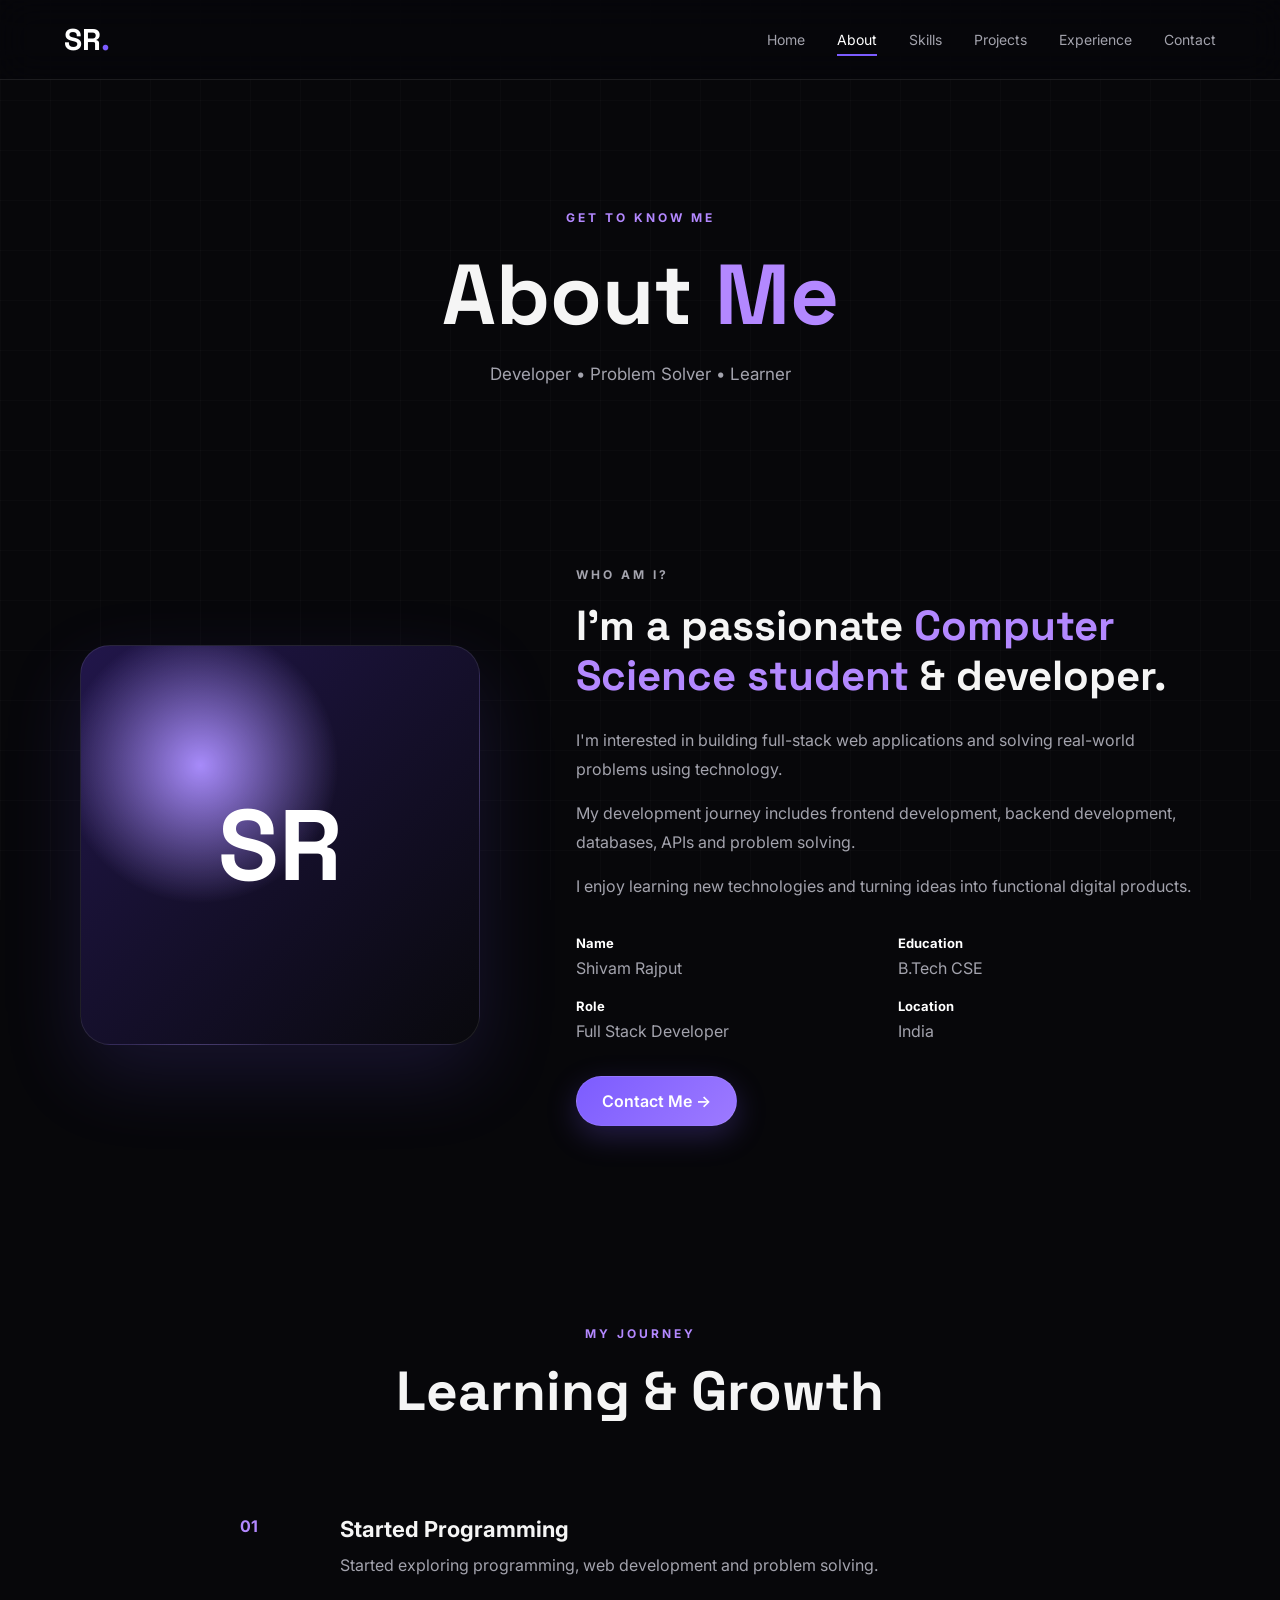
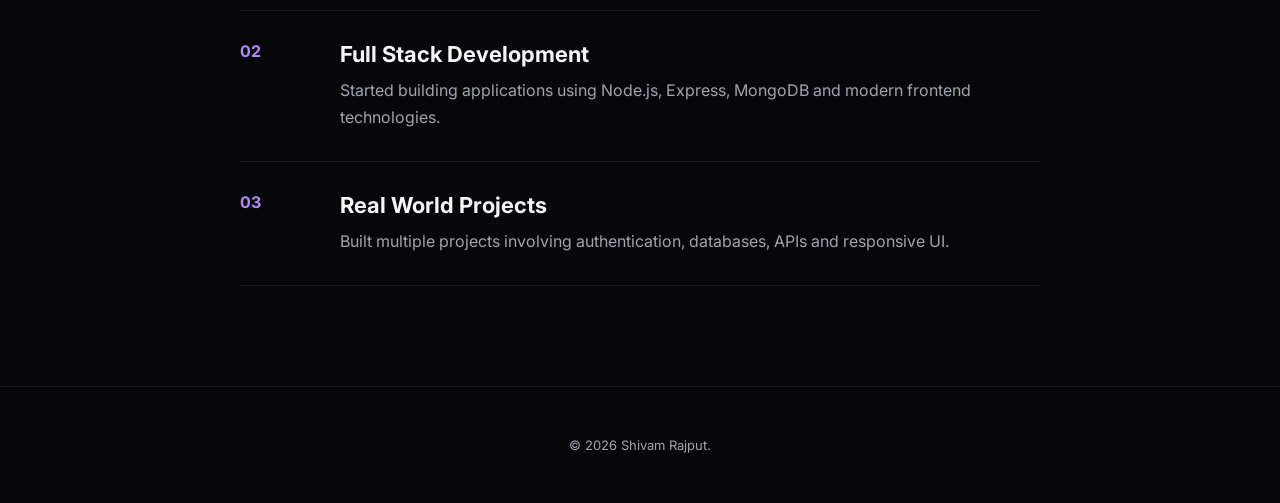
==== about.html @ 03c29e6e "Add files via upload" ====
<!DOCTYPE html>
<html lang="en">
<head>
    <meta charset="UTF-8">
    <meta name="viewport" content="width=device-width, initial-scale=1.0">
    <title>About | Shivam Rajput</title>
    <link rel="stylesheet" href="css/style.css">
</head>

<body>

<header class="navbar">

    <a href="index.html" class="logo">SR<span>.</span></a>

    <button class="menu-btn" id="menuBtn">☰</button>

    <nav id="navMenu">
        <a href="index.html">Home</a>
        <a href="about.html" class="active">About</a>
        <a href="skills.html">Skills</a>
        <a href="projects.html">Projects</a>
        <a href="experience.html">Experience</a>
        <a href="contact.html">Contact</a>
    </nav>

</header>


<main>

<section class="page-hero">

    <p>GET TO KNOW ME</p>

    <h1>About <span>Me</span></h1>

    <p>
        Developer • Problem Solver • Learner
    </p>

</section>


<section class="about-section">

    <div class="about-image reveal">

        <div class="profile-placeholder">
            <span>SR</span>
        </div>

    </div>


    <div class="about-content reveal">

        <p class="small-title">WHO AM I?</p>

        <h2>
            I'm a passionate
            <span>Computer Science student</span>
            & developer.
        </h2>

        <p>
            I'm interested in building full-stack web applications
            and solving real-world problems using technology.
        </p>

        <p>
            My development journey includes frontend development,
            backend development, databases, APIs and problem solving.
        </p>

        <p>
            I enjoy learning new technologies and turning ideas into
            functional digital products.
        </p>

        <div class="info-grid">

            <div>
                <strong>Name</strong>
                <span>Shivam Rajput</span>
            </div>

            <div>
                <strong>Education</strong>
                <span>B.Tech CSE</span>
            </div>

            <div>
                <strong>Role</strong>
                <span>Full Stack Developer</span>
            </div>

            <div>
                <strong>Location</strong>
                <span>India</span>
            </div>

        </div>

        <a href="contact.html" class="btn primary">
            Contact Me →
        </a>

    </div>

</section>


<section class="timeline-section">

    <div class="section-heading">
        <p>MY JOURNEY</p>
        <h2>Learning & Growth</h2>
    </div>

    <div class="timeline">

        <div class="timeline-item reveal">
            <span>01</span>
            <div>
                <h3>Started Programming</h3>
                <p>
                    Started exploring programming, web development
                    and problem solving.
                </p>
            </div>
        </div>

        <div class="timeline-item reveal">
            <span>02</span>
            <div>
                <h3>Full Stack Development</h3>
                <p>
                    Started building applications using Node.js,
                    Express, MongoDB and modern frontend technologies.
                </p>
            </div>
        </div>

        <div class="timeline-item reveal">
            <span>03</span>
            <div>
                <h3>Real World Projects</h3>
                <p>
                    Built multiple projects involving authentication,
                    databases, APIs and responsive UI.
                </p>
            </div>
        </div>

    </div>

</section>

</main>


<footer>
    <p>© 2026 Shivam Rajput.</p>
</footer>

<script src="js/script.js"></script>

</body>
</html>
---- css/style.css ----
@import url('https://fonts.googleapis.com/css2?family=Inter:wght@400;500;600;700;800&family=Space+Grotesk:wght@400;500;600;700&display=swap');


:root {
    --bg: #07070a;
    --bg2: #0d0d12;
    --card: rgba(255,255,255,0.045);

    --text: #f5f5f5;
    --muted: #a3a3ad;

    --primary: #7c5cff;
    --primary2: #b388ff;

    --border: rgba(255,255,255,0.09);

    --container: 1180px;
}

* {
    margin: 0;
    padding: 0;
    box-sizing: border-box;
}

html {
    scroll-behavior: smooth;
}

body {
    background: var(--bg);

    color: var(--text);
    font-family: Inter, sans-serif;
    min-height: 100vh;
    overflow-x: hidden;
}

body::before {
    content: "";
    position: fixed;
    inset: 0;

    background-image:
        linear-gradient(rgba(255,255,255,0.018) 1px, transparent 1px),
        linear-gradient(90deg, rgba(255,255,255,0.018) 1px, transparent 1px);

    background-size: 50px 50px;
    pointer-events: none;
    z-index: -1;
}


/* NAVBAR */

.navbar {

    height: 80px;

    display: flex;

    align-items: center;

    justify-content: space-between;

    padding: 0 5%;

    position: sticky;

    top: 0;

    z-index: 1000;

    backdrop-filter: blur(18px);

    background: rgba(7,7,10,0.7);

    border-bottom: 1px solid var(--border);
}


.logo {

    font-family: "Space Grotesk", sans-serif;

    font-size: 30px;

    font-weight: 800;

    color: white;

    text-decoration: none;
}


.logo span {
    color: var(--primary);
}


nav {

    display: flex;

    gap: 32px;
}


nav a {

    color: var(--muted);

    text-decoration: none;

    font-size: 14px;

    transition: 0.3s;

    position: relative;
}


nav a::after {

    content: "";

    position: absolute;

    left: 0;

    bottom: -8px;

    width: 0;

    height: 2px;

    background: var(--primary);

    transition: 0.3s;
}


nav a:hover,
nav a.active {

    color: white;
}


nav a:hover::after,
nav a.active::after {

    width: 100%;
}


.menu-btn {

    display: none;

    border: none;

    background: transparent;

    color: white;

    font-size: 28px;

    cursor: pointer;
}


/* HERO */

.hero {

    max-width: var(--container);

    margin: auto;

    min-height: calc(100vh - 80px);

    display: grid;

    grid-template-columns: 1.1fr 0.9fr;

    align-items: center;

    gap: 60px;

    padding: 80px 30px;
}


.hero-tag,
.page-hero > p:first-child,
.small-title,
.project-type {

    color: var(--primary2);

    letter-spacing: 3px;

    font-size: 12px;

    font-weight: 700;
}


.hero h1 {

    font-family: "Space Grotesk", sans-serif;

    font-size: clamp(48px, 6vw, 82px);

    line-height: 1.02;

    margin: 20px 0;
}


.hero h1 span,
.hero h2 span,
.page-hero h1 span,
.about-content span,
.contact-info span {

    color: var(--primary2);
}


.hero h2 {

    font-size: 28px;

    min-height: 40px;

    margin-bottom: 20px;
}


.hero-description {

    max-width: 650px;

    color: var(--muted);

    line-height: 1.8;

    font-size: 17px;
}


.hero-buttons {

    display: flex;

    gap: 15px;

    margin-top: 35px;
}


.btn {

    display: inline-block;

    padding: 14px 25px;

    border-radius: 50px;

    text-decoration: none;

    font-weight: 600;

    transition: 0.3s;

    border: 1px solid var(--border);

}


.btn.primary {

    color: white;

    background: linear-gradient(
        135deg,
        var(--primary),
        #9d7aff
    );

    box-shadow: 0 10px 30px rgba(124,92,255,0.25);
}


.btn.primary:hover {

    transform: translateY(-4px);

    box-shadow:
        0 15px 40px rgba(124,92,255,0.4);
}


.btn.secondary {

    color: white;

    background: rgba(255,255,255,0.04);
}


.btn.secondary:hover {

    background: rgba(255,255,255,0.1);

    transform: translateY(-4px);
}


.social-links {

    display: flex;

    gap: 20px;

    margin-top: 35px;
}


.social-links a {

    color: var(--muted);

    text-decoration: none;

    font-size: 14px;

    transition: 0.3s;
}


.social-links a:hover {

    color: var(--primary2);
}


/* CODE CARD */

.hero-visual {

    display: flex;

    justify-content: center;

    align-items: center;

    position: relative;
}


.developer-card {

    width: 440px;

    max-width: 100%;

    background: rgba(15,15,22,0.9);

    border: 1px solid var(--border);

    border-radius: 20px;

    box-shadow:
        0 30px 100px rgba(0,0,0,0.5),
        0 0 60px rgba(124,92,255,0.12);

    overflow: hidden;

    transform: perspective(1000px) rotateY(-7deg);

    animation: floating 5s ease-in-out infinite;
}


.card-top {

    height: 45px;

    display: flex;

    align-items: center;

    gap: 8px;

    padding: 0 18px;

    border-bottom: 1px solid var(--border);
}


.card-top span {

    width: 11px;

    height: 11px;

    border-radius: 50%;

    background: #555;
}


.code {

    padding: 30px;

    font-family: monospace;

    font-size: 15px;

    line-height: 2;
}


.indent {
    padding-left: 25px;
}


.purple {
    color: #c792ea;
}


.green {
    color: #c3e88d;
}


.blue {
    color: #82aaff;
}


.orbit {

    position: absolute;

    border: 1px solid rgba(124,92,255,0.25);

    border-radius: 50%;

    animation: spin 12s linear infinite;
}


.orbit1 {

    width: 500px;

    height: 500px;
}


.orbit2 {

    width: 650px;

    height: 650px;

    animation-direction: reverse;

    opacity: 0.4;
}


@keyframes floating {

    0%,100% {
        transform:
            perspective(1000px)
            rotateY(-7deg)
            translateY(0);
    }

    50% {
        transform:
            perspective(1000px)
            rotateY(-7deg)
            translateY(-15px);
    }

}


@keyframes spin {

    to {
        transform: rotate(360deg);
    }

}


/* STATS */

.stats {

    max-width: 1100px;

    margin: 0 auto 100px;

    display: grid;

    grid-template-columns: repeat(4,1fr);

    border: 1px solid var(--border);

    border-radius: 20px;

    overflow: hidden;

    background: var(--card);
}


.stat {

    padding: 35px;

    text-align: center;

    border-right: 1px solid var(--border);
}


.stat:last-child {
    border: none;
}


.stat h3 {

    font-size: 34px;

    color: var(--primary2);

    margin-bottom: 8px;
}


.stat p {

    color: var(--muted);

    font-size: 14px;
}


/* GENERAL */

.home-section,
.about-section,
.skills-section,
.projects-section,
.experience-section,
.contact-section,
.timeline-section {

    max-width: var(--container);

    margin: auto;

    padding: 100px 30px;
}


.section-heading {

    text-align: center;

    margin-bottom: 60px;
}


.section-heading p {

    color: var(--primary2);

    font-size: 12px;

    letter-spacing: 3px;

    font-weight: 700;

    margin-bottom: 15px;
}


.section-heading h2 {

    font-family: "Space Grotesk";

    font-size: clamp(35px,5vw,55px);
}


/* SERVICES */

.service-grid {

    display: grid;

    grid-template-columns: repeat(3,1fr);

    gap: 20px;
}


.service-card {

    padding: 35px;

    background: var(--card);

    border: 1px solid var(--border);

    border-radius: 20px;

    transition: 0.4s;

    position: relative;

    overflow: hidden;
}


.service-card::before {

    content: "";

    position: absolute;

    width: 150px;

    height: 150px;

    background: var(--primary);

    filter: blur(100px);

    opacity: 0;

    transition: 0.4s;
}


.service-card:hover {

    transform: translateY(-10px);

    border-color: rgba(124,92,255,0.4);
}


.service-card:hover::before {
    opacity: 0.2;
}


.service-icon {

    color: var(--primary2);

    font-size: 14px;

    margin-bottom: 50px;
}


.service-card h3 {

    font-size: 22px;

    margin-bottom: 15px;
}


.service-card p {

    color: var(--muted);

    line-height: 1.7;
}


/* PAGE HERO */

.page-hero {

    text-align: center;

    padding: 130px 30px 80px;
}


.page-hero h1 {

    font-family: "Space Grotesk";

    font-size: clamp(50px,7vw,85px);

    margin: 15px 0;
}


.page-hero > p:last-child {

    color: var(--muted);

    font-size: 17px;
}


/* ABOUT */

.about-section {

    display: grid;

    grid-template-columns: 0.8fr 1.2fr;

    gap: 80px;

    align-items: center;
}


.profile-placeholder {

    aspect-ratio: 1;

    max-width: 400px;

    border-radius: 30px;

    display: flex;

    justify-content: center;

    align-items: center;

    font-size: 100px;

    font-family: "Space Grotesk";

    font-weight: 800;

    color: white;

    background:
        radial-gradient(
            circle at 30% 30%,
            #a78bfa,
            transparent 35%
        ),
        linear-gradient(
            135deg,
            #21164a,
            #09090d
        );

    border: 1px solid var(--border);

    box-shadow: 0 30px 80px rgba(124,92,255,0.15);
}


.about-content h2 {

    font-family: "Space Grotesk";

    font-size: 42px;

    line-height: 1.2;

    margin: 15px 0 25px;
}


.about-content > p {

    color: var(--muted);

    line-height: 1.8;

    margin-bottom: 15px;
}


.info-grid {

    display: grid;

    grid-template-columns: repeat(2,1fr);

    gap: 20px;

    margin: 35px 0;
}


.info-grid div {

    display: flex;

    flex-direction: column;

    gap: 7px;
}


.info-grid strong {

    font-size: 13px;

    color: white;
}


.info-grid span {

    color: var(--muted);
}


/* TIMELINE */

.timeline {

    max-width: 800px;

    margin: auto;
}


.timeline-item {

    display: grid;

    grid-template-columns: 70px 1fr;

    gap: 30px;

    padding: 30px 0;

    border-bottom: 1px solid var(--border);
}


.timeline-item > span {

    color: var(--primary2);

    font-weight: 700;
}


.timeline-item h3 {

    margin-bottom: 10px;

    font-size: 22px;
}


.timeline-item p {

    color: var(--muted);

    line-height: 1.7;
}


/* SKILLS */

.skills-section {

    display: grid;

    grid-template-columns: repeat(2,1fr);

    gap: 25px;
}


.skills-category {

    padding: 35px;

    background-color: rgb(5, 5, 27);
    border: 1px solid var(--border);

    border-radius: 20px;
}


.skills-category h2 {

    margin-bottom: 30px;

    font-family: "Space Grotesk";
}


.skill {

    margin-bottom: 25px;
}


.skill > div:first-child {

    display: flex;

    justify-content: space-between;

    margin-bottom: 10px;

    font-size: 14px;
}


.skill > div:first-child span:last-child {

    color: var(--primary2);
}


.progress {

    height: 5px;

    background: rgba(255,255,255,0.08);

    border-radius: 20px;

    overflow: hidden;
}


.progress span {

    display: block;

    height: 100%;

    background: linear-gradient(
        90deg,
        var(--primary),
        var(--primary2)
    );

    border-radius: inherit;

    transform-origin: left;

    animation: progress 1.5s ease;
}


@keyframes progress {

    from {
        transform: scaleX(0);
    }

    to {
        transform: scaleX(1);
    }

}


.tech-grid {

    grid-column: 1/-1;

    display: grid;

    grid-template-columns: repeat(5,1fr);

    gap: 15px;
}


.tech-grid div {

    padding: 20px;

    text-align: center;

    background: var(--card);

    border: 1px solid var(--border);

    border-radius: 12px;

    transition: 0.3s;
}


.tech-grid div:hover {

    transform: translateY(-5px);

    color: var(--primary2);

    border-color: var(--primary);
}


/* PROJECTS */

.projects-section {

    display: grid;

    gap: 25px;
}


.project-card {

    display: grid;

    grid-template-columns: 150px 1fr;

    gap: 40px;

    padding: 45px;

    background-color: rgb(5, 5, 27);

    border: 1px solid var(--border);

    border-radius: 25px;

    transition: 0.4s;

    position: relative;

    overflow: hidden;
}


.project-card:hover {

    transform: translateX(8px);

    border-color: rgba(124,92,255,0.5);

    box-shadow: 0 20px 60px rgba(0,0,0,0.25);
}


.project-number {

    font-size: 60px;

    font-family: "Space Grotesk";

    font-weight: 700;

    color: rgba(255,255,255,0.12);
}


.project-content h2 {

    font-family: "Space Grotesk";

    font-size: 36px;

    margin: 10px 0 15px;
}


.project-content > p:not(.project-type) {

    color: var(--muted);

    line-height: 1.8;

    max-width: 800px;
}


.tags {

    display: flex;

    flex-wrap: wrap;

    gap: 8px;

    margin: 25px 0;
}


.tags span {

    padding: 7px 12px;

    background: rgba(124,92,255,0.1);

    color: var(--primary2);

    border: 1px solid rgba(124,92,255,0.2);

    border-radius: 50px;

    font-size: 12px;
}


.project-links {

    display: flex;

    gap: 20px;
}


.project-links a {

    color: white;

    text-decoration: none;

    font-size: 14px;

    font-weight: 600;
}


.project-links a:hover {

    color: var(--primary2);
}


/* EXPERIENCE */

.experience-section {

    display: grid;

    gap: 25px;
}


.experience-card {

    display: grid;

    grid-template-columns: 220px 1fr;

    gap: 50px;

    padding: 40px;

    background: var(--card);

    border: 1px solid var(--border);

    border-radius: 20px;

    transition: 0.3s;
}


.experience-card:hover {

    transform: translateY(-5px);

    border-color: rgba(124,92,255,0.4);
}


.experience-date {

    color: var(--primary2);

    font-size: 14px;

    font-weight: 700;
}


.experience-info > p:first-child {

    color: var(--primary2);

    font-size: 12px;

    letter-spacing: 2px;

    font-weight: 700;
}


.experience-info h2 {

    font-family: "Space Grotesk";

    font-size: 30px;

    margin: 10px 0 15px;
}


.experience-info > p {

    color: var(--muted);

    line-height: 1.8;
}


/* CONTACT */

.contact-section {

    display: grid;

    grid-template-columns: 1fr 1fr;

    gap: 80px;
}


.contact-info h2 {

    font-family: "Space Grotesk";

    font-size: 45px;

    line-height: 1.2;

    margin: 15px 0 25px;
}


.contact-info > p {

    color: var(--muted);

    line-height: 1.8;
}


.contact-item {

    margin-top: 30px;

    display: flex;

    flex-direction: column;

    gap: 8px;
}


.contact-item span {

    color: var(--primary2);

    font-size: 11px;

    letter-spacing: 2px;

    font-weight: 700;
}


.contact-item a {

    color: white;

    text-decoration: none;
}


.contact-form {

    padding: 35px;

    border: 1px solid var(--border);

    background: var(--card);

    border-radius: 20px;
}


.input-group {

    margin-bottom: 22px;
}


.input-group label {

    display: block;

    font-size: 13px;

    margin-bottom: 9px;
}


.input-group input,
.input-group textarea {

    width: 100%;

    background: rgba(255,255,255,0.04);

    border: 1px solid var(--border);

    color: white;

    padding: 15px;

    border-radius: 10px;

    outline: none;

    font-family: inherit;

    transition: 0.3s;
}


.input-group input:focus,
.input-group textarea:focus {

    border-color: var(--primary);

    box-shadow: 0 0 20px rgba(124,92,255,0.1);
}


.input-group textarea {

    resize: vertical;
}


.contact-form button {

    cursor: pointer;

    border: none;
}


/* FOOTER */

footer {

    text-align: center;

    padding: 50px 20px;

    border-top: 1px solid var(--border);

    color: var(--muted);

    font-size: 13px;
}


/* REVEAL */

.reveal {

    opacity: 0;

    transform: translateY(40px);

    transition:
        opacity 0.8s ease,
        transform 0.8s ease;
}


.reveal.show {

    opacity: 1;

    transform: translateY(0);
}


/* RESPONSIVE */

@media(max-width: 900px) {

    .hero {

        grid-template-columns: 1fr;

        text-align: center;
    }


    .hero-description {

        margin: auto;
    }


    .hero-buttons,
    .social-links {

        justify-content: center;
    }


    .hero-visual {

        margin-top: 50px;
    }


    .stats {

        margin-left: 20px;

        margin-right: 20px;
    }


    .service-grid {

        grid-template-columns: 1fr;
    }


    .about-section {

        grid-template-columns: 1fr;

        text-align: center;
    }


    .profile-placeholder {

        margin: auto;
    }


    .skills-section {

        grid-template-columns: 1fr;
    }


    .contact-section {

        grid-template-columns: 1fr;
    }

}


@media(max-width: 700px) {

    .navbar {

        height: 70px;
    }


    .menu-btn {

        display: block;
    }


    nav {

        position: absolute;

        top: 70px;

        left: 0;

        right: 0;

        display: none;

        flex-direction: column;

        gap: 0;

        background: rgba(7,7,10,0.98);

        border-bottom: 1px solid var(--border);
    }


    nav.show {

        display: flex;
    }


    nav a {

        padding: 18px 25px;

        border-bottom: 1px solid var(--border);
    }


    nav a::after {

        display: none;
    }


    .stats {

        grid-template-columns: repeat(2,1fr);
    }


    .stat:nth-child(2) {

        border-right: none;
    }


    .stat:nth-child(-n+2) {

        border-bottom: 1px solid var(--border);
    }


    .hero {

        padding-top: 60px;
    }


    .hero h1 {

        font-size: 48px;
    }


    .hero h2 {

        font-size: 22px;
    }


    .developer-card {

        transform: none;
    }


    .orbit {

        display: none;
    }


    .page-hero {

        padding-top: 90px;
    }


    .about-content h2,
    .contact-info h2 {

        font-size: 35px;
    }


    .info-grid {

        text-align: left;
    }


    .tech-grid {

        grid-template-columns: repeat(2,1fr);
    }


    .project-card {

        grid-template-columns: 1fr;

        gap: 15px;

        padding: 30px;
    }


    .project-number {

        font-size: 40px;
    }


    .project-content h2 {

        font-size: 30px;
    }


    .experience-card {

        grid-template-columns: 1fr;

        gap: 15px;

        padding: 30px;
    }


    .contact-section {

        padding-top: 50px;
    }

}


@media(max-width:450px) {

    .hero h1 {

        font-size: 40px;
    }


    .hero-buttons {

        flex-direction: column;
    }


    .btn {

        text-align: center;
    }


    .stats {

        grid-template-columns: 1fr;
    }


    .stat {

        border-right: none !important;

        border-bottom: 1px solid var(--border);
    }


    .stat:last-child {

        border-bottom: none;
    }


    .info-grid {

        grid-template-columns: 1fr;
    }


    .tech-grid {

        grid-template-columns: 1fr 1fr;
    }

}
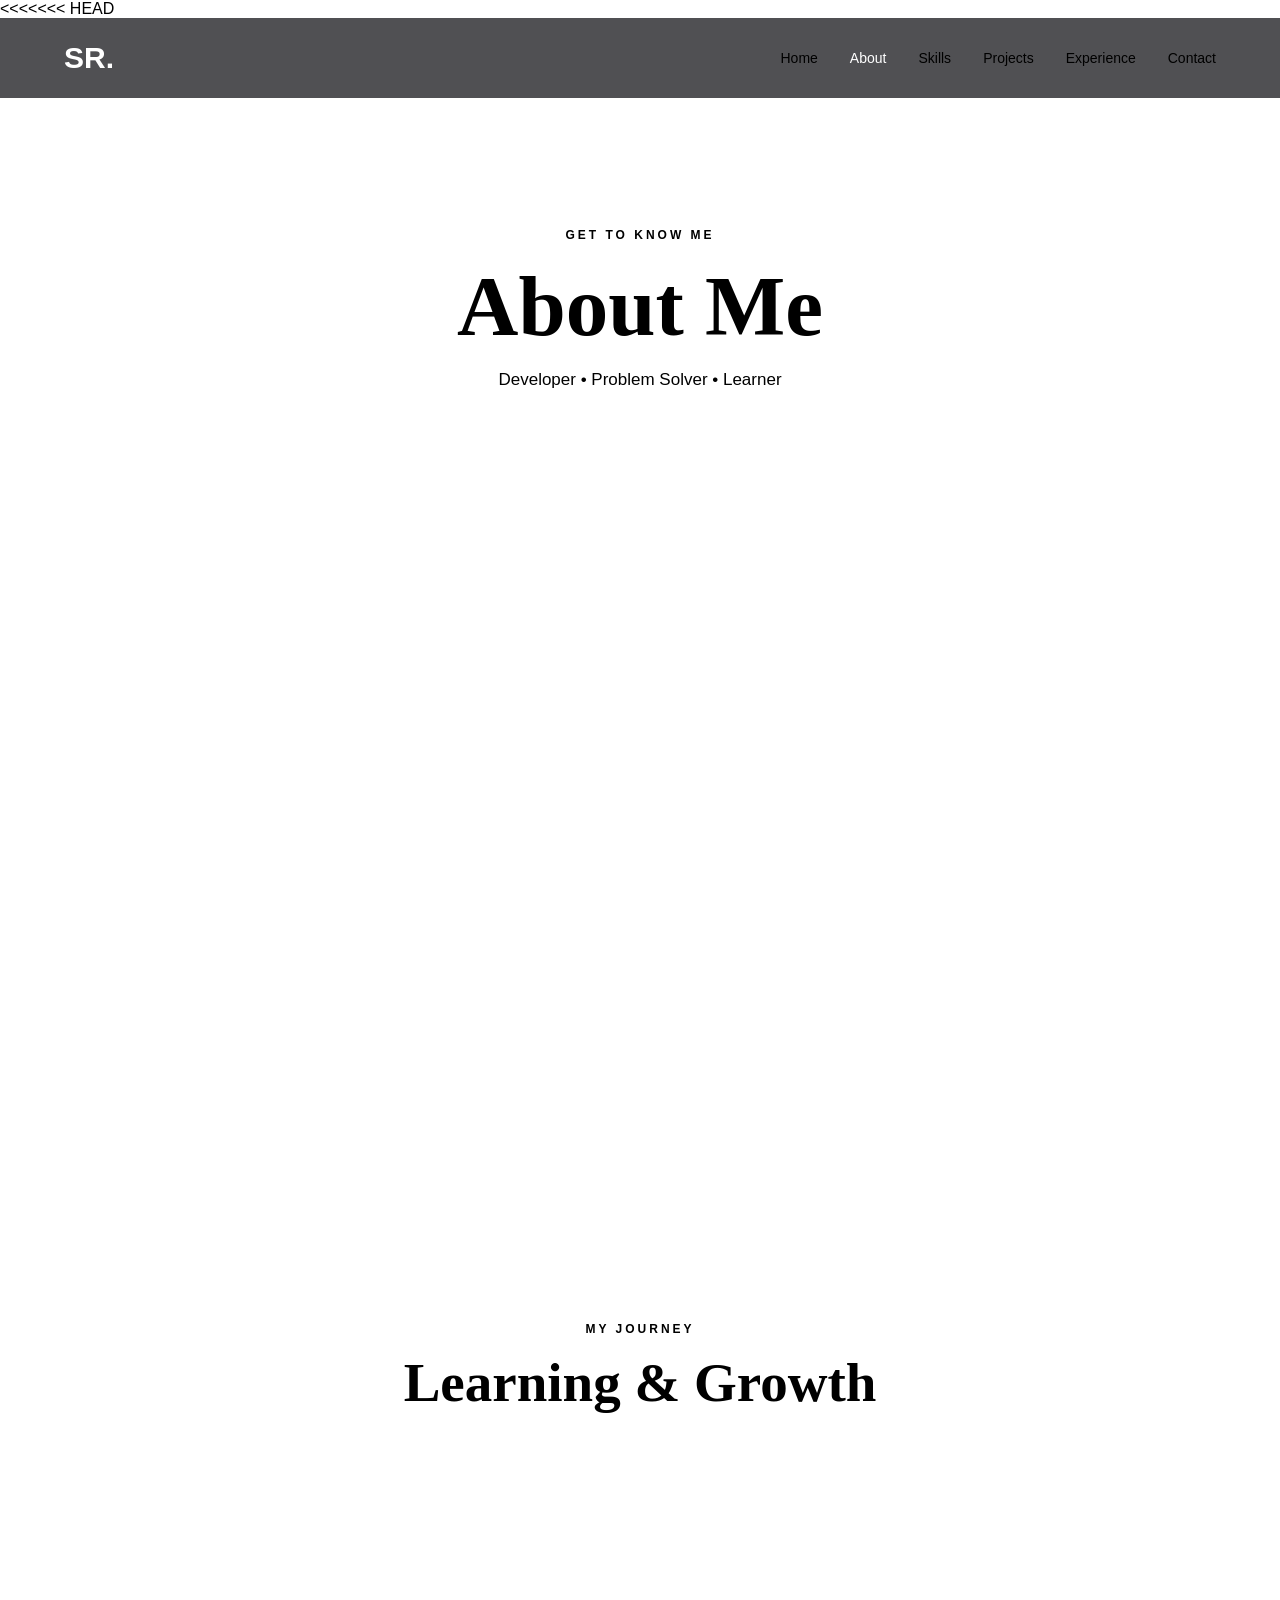
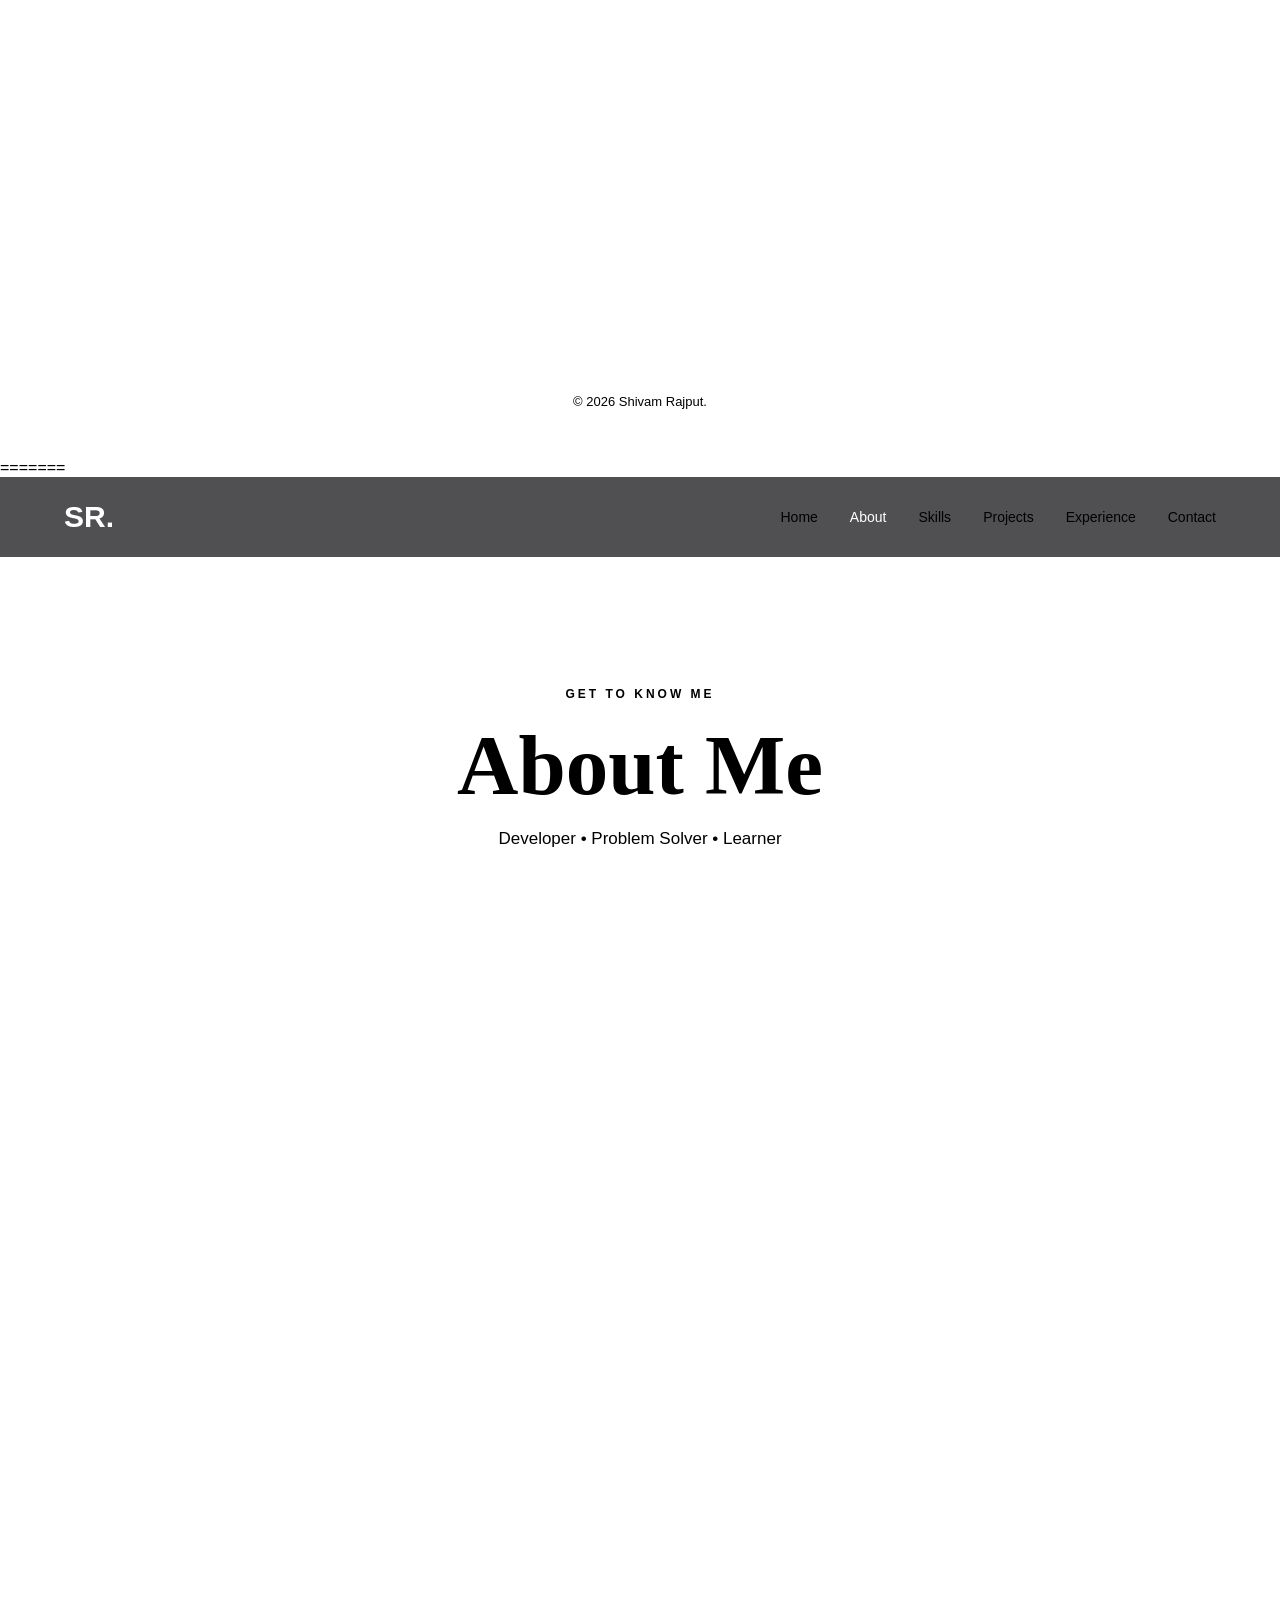
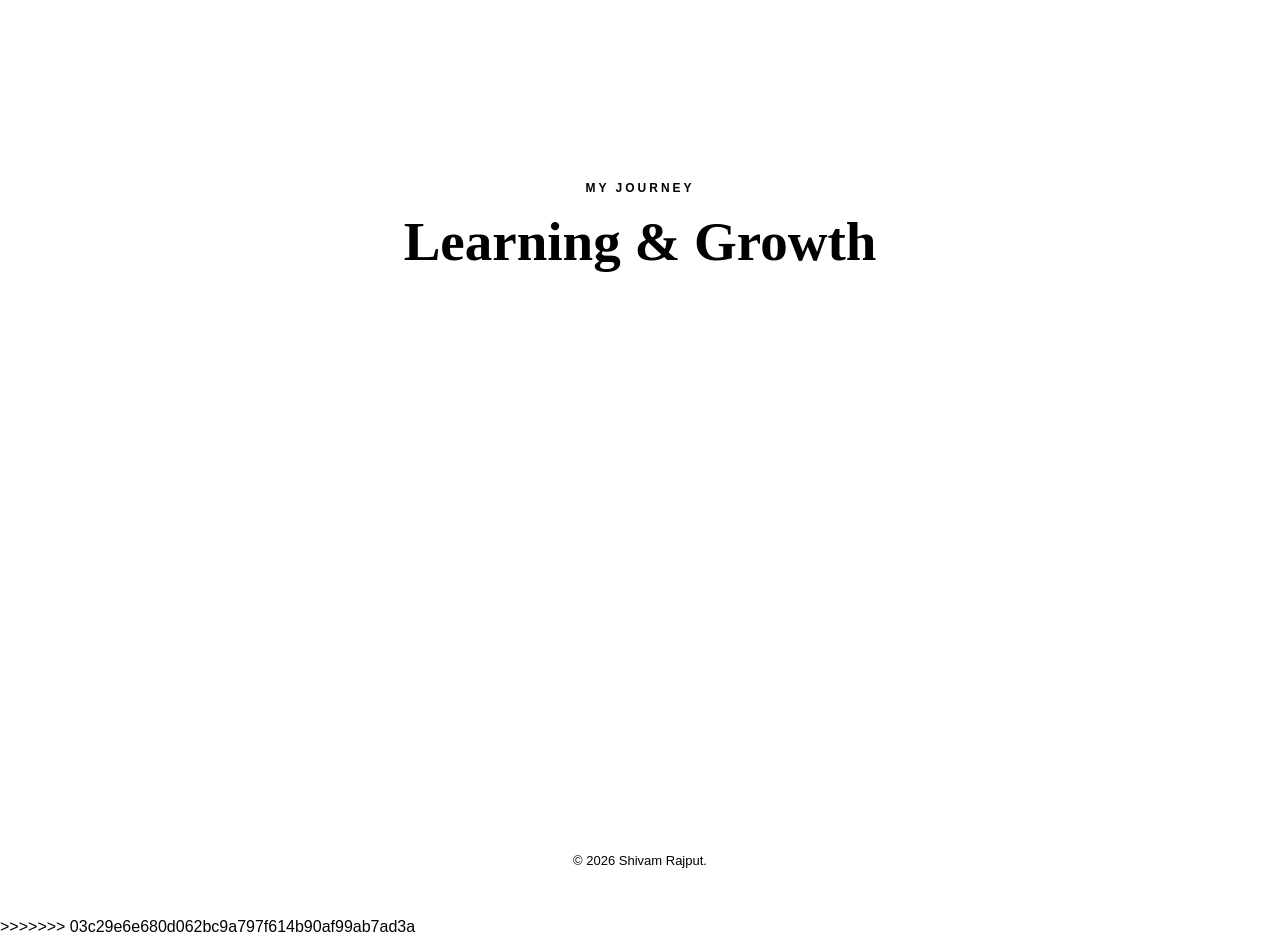
==== commit 29fc57ee: "resolve merge" ====
--- a/about.html
+++ b/about.html
@@ -1,170 +1,342 @@
-<!DOCTYPE html>
-<html lang="en">
-<head>
-    <meta charset="UTF-8">
-    <meta name="viewport" content="width=device-width, initial-scale=1.0">
-    <title>About | Shivam Rajput</title>
-    <link rel="stylesheet" href="css/style.css">
-</head>
-
-<body>
-
-<header class="navbar">
-
-    <a href="index.html" class="logo">SR<span>.</span></a>
-
-    <button class="menu-btn" id="menuBtn">☰</button>
-
-    <nav id="navMenu">
-        <a href="index.html">Home</a>
-        <a href="about.html" class="active">About</a>
-        <a href="skills.html">Skills</a>
-        <a href="projects.html">Projects</a>
-        <a href="experience.html">Experience</a>
-        <a href="contact.html">Contact</a>
-    </nav>
-
-</header>
-
-
-<main>
-
-<section class="page-hero">
-
-    <p>GET TO KNOW ME</p>
-
-    <h1>About <span>Me</span></h1>
-
-    <p>
-        Developer • Problem Solver • Learner
-    </p>
-
-</section>
-
-
-<section class="about-section">
-
-    <div class="about-image reveal">
-
-        <div class="profile-placeholder">
-            <span>SR</span>
-        </div>
-
-    </div>
-
-
-    <div class="about-content reveal">
-
-        <p class="small-title">WHO AM I?</p>
-
-        <h2>
-            I'm a passionate
-            <span>Computer Science student</span>
-            & developer.
-        </h2>
-
-        <p>
-            I'm interested in building full-stack web applications
-            and solving real-world problems using technology.
-        </p>
-
-        <p>
-            My development journey includes frontend development,
-            backend development, databases, APIs and problem solving.
-        </p>
-
-        <p>
-            I enjoy learning new technologies and turning ideas into
-            functional digital products.
-        </p>
-
-        <div class="info-grid">
-
-            <div>
-                <strong>Name</strong>
-                <span>Shivam Rajput</span>
-            </div>
-
-            <div>
-                <strong>Education</strong>
-                <span>B.Tech CSE</span>
-            </div>
-
-            <div>
-                <strong>Role</strong>
-                <span>Full Stack Developer</span>
-            </div>
-
-            <div>
-                <strong>Location</strong>
-                <span>India</span>
-            </div>
-
-        </div>
-
-        <a href="contact.html" class="btn primary">
-            Contact Me →
-        </a>
-
-    </div>
-
-</section>
-
-
-<section class="timeline-section">
-
-    <div class="section-heading">
-        <p>MY JOURNEY</p>
-        <h2>Learning & Growth</h2>
-    </div>
-
-    <div class="timeline">
-
-        <div class="timeline-item reveal">
-            <span>01</span>
-            <div>
-                <h3>Started Programming</h3>
-                <p>
-                    Started exploring programming, web development
-                    and problem solving.
-                </p>
-            </div>
-        </div>
-
-        <div class="timeline-item reveal">
-            <span>02</span>
-            <div>
-                <h3>Full Stack Development</h3>
-                <p>
-                    Started building applications using Node.js,
-                    Express, MongoDB and modern frontend technologies.
-                </p>
-            </div>
-        </div>
-
-        <div class="timeline-item reveal">
-            <span>03</span>
-            <div>
-                <h3>Real World Projects</h3>
-                <p>
-                    Built multiple projects involving authentication,
-                    databases, APIs and responsive UI.
-                </p>
-            </div>
-        </div>
-
-    </div>
-
-</section>
-
-</main>
-
-
-<footer>
-    <p>© 2026 Shivam Rajput.</p>
-</footer>
-
-<script src="js/script.js"></script>
-
-</body>
+<<<<<<< HEAD
+<!DOCTYPE html>
+<html lang="en">
+<head>
+    <meta charset="UTF-8">
+    <meta name="viewport" content="width=device-width, initial-scale=1.0">
+    <title>About | Shivam Rajput</title>
+    <link rel="stylesheet" href="css/style.css">
+</head>
+
+<body>
+
+<header class="navbar">
+
+    <a href="index.html" class="logo">SR<span>.</span></a>
+
+    <button class="menu-btn" id="menuBtn">☰</button>
+
+    <nav id="navMenu">
+        <a href="index.html">Home</a>
+        <a href="about.html" class="active">About</a>
+        <a href="skills.html">Skills</a>
+        <a href="projects.html">Projects</a>
+        <a href="experience.html">Experience</a>
+        <a href="contact.html">Contact</a>
+    </nav>
+
+</header>
+
+
+<main>
+
+<section class="page-hero">
+
+    <p>GET TO KNOW ME</p>
+
+    <h1>About <span>Me</span></h1>
+
+    <p>
+        Developer • Problem Solver • Learner
+    </p>
+
+</section>
+
+
+<section class="about-section">
+
+    <div class="about-image reveal">
+
+        <div class="profile-placeholder">
+            <span>SR</span>
+        </div>
+
+    </div>
+
+
+    <div class="about-content reveal">
+
+        <p class="small-title">WHO AM I?</p>
+
+        <h2>
+            I'm a passionate
+            <span>Computer Science student</span>
+            & developer.
+        </h2>
+
+        <p>
+            I'm interested in building full-stack web applications
+            and solving real-world problems using technology.
+        </p>
+
+        <p>
+            My development journey includes frontend development,
+            backend development, databases, APIs and problem solving.
+        </p>
+
+        <p>
+            I enjoy learning new technologies and turning ideas into
+            functional digital products.
+        </p>
+
+        <div class="info-grid">
+
+            <div>
+                <strong>Name</strong>
+                <span>Shivam Rajput</span>
+            </div>
+
+            <div>
+                <strong>Education</strong>
+                <span>B.Tech CSE</span>
+            </div>
+
+            <div>
+                <strong>Role</strong>
+                <span>Full Stack Developer</span>
+            </div>
+
+            <div>
+                <strong>Location</strong>
+                <span>India</span>
+            </div>
+
+        </div>
+
+        <a href="contact.html" class="btn primary">
+            Contact Me →
+        </a>
+
+    </div>
+
+</section>
+
+
+<section class="timeline-section">
+
+    <div class="section-heading">
+        <p>MY JOURNEY</p>
+        <h2>Learning & Growth</h2>
+    </div>
+
+    <div class="timeline">
+
+        <div class="timeline-item reveal">
+            <span>01</span>
+            <div>
+                <h3>Started Programming</h3>
+                <p>
+                    Started exploring programming, web development
+                    and problem solving.
+                </p>
+            </div>
+        </div>
+
+        <div class="timeline-item reveal">
+            <span>02</span>
+            <div>
+                <h3>Full Stack Development</h3>
+                <p>
+                    Started building applications using Node.js,
+                    Express, MongoDB and modern frontend technologies.
+                </p>
+            </div>
+        </div>
+
+        <div class="timeline-item reveal">
+            <span>03</span>
+            <div>
+                <h3>Real World Projects</h3>
+                <p>
+                    Built multiple projects involving authentication,
+                    databases, APIs and responsive UI.
+                </p>
+            </div>
+        </div>
+
+    </div>
+
+</section>
+
+</main>
+
+
+<footer>
+    <p>© 2026 Shivam Rajput.</p>
+</footer>
+
+<script src="js/script.js"></script>
+
+</body>
+=======
+<!DOCTYPE html>
+<html lang="en">
+<head>
+    <meta charset="UTF-8">
+    <meta name="viewport" content="width=device-width, initial-scale=1.0">
+    <title>About | Shivam Rajput</title>
+    <link rel="stylesheet" href="css/style.css">
+</head>
+
+<body>
+
+<header class="navbar">
+
+    <a href="index.html" class="logo">SR<span>.</span></a>
+
+    <button class="menu-btn" id="menuBtn">☰</button>
+
+    <nav id="navMenu">
+        <a href="index.html">Home</a>
+        <a href="about.html" class="active">About</a>
+        <a href="skills.html">Skills</a>
+        <a href="projects.html">Projects</a>
+        <a href="experience.html">Experience</a>
+        <a href="contact.html">Contact</a>
+    </nav>
+
+</header>
+
+
+<main>
+
+<section class="page-hero">
+
+    <p>GET TO KNOW ME</p>
+
+    <h1>About <span>Me</span></h1>
+
+    <p>
+        Developer • Problem Solver • Learner
+    </p>
+
+</section>
+
+
+<section class="about-section">
+
+    <div class="about-image reveal">
+
+        <div class="profile-placeholder">
+            <span>SR</span>
+        </div>
+
+    </div>
+
+
+    <div class="about-content reveal">
+
+        <p class="small-title">WHO AM I?</p>
+
+        <h2>
+            I'm a passionate
+            <span>Computer Science student</span>
+            & developer.
+        </h2>
+
+        <p>
+            I'm interested in building full-stack web applications
+            and solving real-world problems using technology.
+        </p>
+
+        <p>
+            My development journey includes frontend development,
+            backend development, databases, APIs and problem solving.
+        </p>
+
+        <p>
+            I enjoy learning new technologies and turning ideas into
+            functional digital products.
+        </p>
+
+        <div class="info-grid">
+
+            <div>
+                <strong>Name</strong>
+                <span>Shivam Rajput</span>
+            </div>
+
+            <div>
+                <strong>Education</strong>
+                <span>B.Tech CSE</span>
+            </div>
+
+            <div>
+                <strong>Role</strong>
+                <span>Full Stack Developer</span>
+            </div>
+
+            <div>
+                <strong>Location</strong>
+                <span>India</span>
+            </div>
+
+        </div>
+
+        <a href="contact.html" class="btn primary">
+            Contact Me →
+        </a>
+
+    </div>
+
+</section>
+
+
+<section class="timeline-section">
+
+    <div class="section-heading">
+        <p>MY JOURNEY</p>
+        <h2>Learning & Growth</h2>
+    </div>
+
+    <div class="timeline">
+
+        <div class="timeline-item reveal">
+            <span>01</span>
+            <div>
+                <h3>Started Programming</h3>
+                <p>
+                    Started exploring programming, web development
+                    and problem solving.
+                </p>
+            </div>
+        </div>
+
+        <div class="timeline-item reveal">
+            <span>02</span>
+            <div>
+                <h3>Full Stack Development</h3>
+                <p>
+                    Started building applications using Node.js,
+                    Express, MongoDB and modern frontend technologies.
+                </p>
+            </div>
+        </div>
+
+        <div class="timeline-item reveal">
+            <span>03</span>
+            <div>
+                <h3>Real World Projects</h3>
+                <p>
+                    Built multiple projects involving authentication,
+                    databases, APIs and responsive UI.
+                </p>
+            </div>
+        </div>
+
+    </div>
+
+</section>
+
+</main>
+
+
+<footer>
+    <p>© 2026 Shivam Rajput.</p>
+</footer>
+
+<script src="js/script.js"></script>
+
+</body>
+>>>>>>> 03c29e6e680d062bc9a797f614b90af99ab7ad3a
 </html>
--- a/css/style.css
+++ b/css/style.css
@@ -1,1703 +1,3408 @@
-@import url('https://fonts.googleapis.com/css2?family=Inter:wght@400;500;600;700;800&family=Space+Grotesk:wght@400;500;600;700&display=swap');
-
-
-:root {
-    --bg: #07070a;
-    --bg2: #0d0d12;
-    --card: rgba(255,255,255,0.045);
-
-    --text: #f5f5f5;
-    --muted: #a3a3ad;
-
-    --primary: #7c5cff;
-    --primary2: #b388ff;
-
-    --border: rgba(255,255,255,0.09);
-
-    --container: 1180px;
-}
-
-* {
-    margin: 0;
-    padding: 0;
-    box-sizing: border-box;
-}
-
-html {
-    scroll-behavior: smooth;
-}
-
-body {
-    background: var(--bg);
-
-    color: var(--text);
-    font-family: Inter, sans-serif;
-    min-height: 100vh;
-    overflow-x: hidden;
-}
-
-body::before {
-    content: "";
-    position: fixed;
-    inset: 0;
-
-    background-image:
-        linear-gradient(rgba(255,255,255,0.018) 1px, transparent 1px),
-        linear-gradient(90deg, rgba(255,255,255,0.018) 1px, transparent 1px);
-
-    background-size: 50px 50px;
-    pointer-events: none;
-    z-index: -1;
-}
-
-
-/* NAVBAR */
-
-.navbar {
-
-    height: 80px;
-
-    display: flex;
-
-    align-items: center;
-
-    justify-content: space-between;
-
-    padding: 0 5%;
-
-    position: sticky;
-
-    top: 0;
-
-    z-index: 1000;
-
-    backdrop-filter: blur(18px);
-
-    background: rgba(7,7,10,0.7);
-
-    border-bottom: 1px solid var(--border);
-}
-
-
-.logo {
-
-    font-family: "Space Grotesk", sans-serif;
-
-    font-size: 30px;
-
-    font-weight: 800;
-
-    color: white;
-
-    text-decoration: none;
-}
-
-
-.logo span {
-    color: var(--primary);
-}
-
-
-nav {
-
-    display: flex;
-
-    gap: 32px;
-}
-
-
-nav a {
-
-    color: var(--muted);
-
-    text-decoration: none;
-
-    font-size: 14px;
-
-    transition: 0.3s;
-
-    position: relative;
-}
-
-
-nav a::after {
-
-    content: "";
-
-    position: absolute;
-
-    left: 0;
-
-    bottom: -8px;
-
-    width: 0;
-
-    height: 2px;
-
-    background: var(--primary);
-
-    transition: 0.3s;
-}
-
-
-nav a:hover,
-nav a.active {
-
-    color: white;
-}
-
-
-nav a:hover::after,
-nav a.active::after {
-
-    width: 100%;
-}
-
-
-.menu-btn {
-
-    display: none;
-
-    border: none;
-
-    background: transparent;
-
-    color: white;
-
-    font-size: 28px;
-
-    cursor: pointer;
-}
-
-
-/* HERO */
-
-.hero {
-
-    max-width: var(--container);
-
-    margin: auto;
-
-    min-height: calc(100vh - 80px);
-
-    display: grid;
-
-    grid-template-columns: 1.1fr 0.9fr;
-
-    align-items: center;
-
-    gap: 60px;
-
-    padding: 80px 30px;
-}
-
-
-.hero-tag,
-.page-hero > p:first-child,
-.small-title,
-.project-type {
-
-    color: var(--primary2);
-
-    letter-spacing: 3px;
-
-    font-size: 12px;
-
-    font-weight: 700;
-}
-
-
-.hero h1 {
-
-    font-family: "Space Grotesk", sans-serif;
-
-    font-size: clamp(48px, 6vw, 82px);
-
-    line-height: 1.02;
-
-    margin: 20px 0;
-}
-
-
-.hero h1 span,
-.hero h2 span,
-.page-hero h1 span,
-.about-content span,
-.contact-info span {
-
-    color: var(--primary2);
-}
-
-
-.hero h2 {
-
-    font-size: 28px;
-
-    min-height: 40px;
-
-    margin-bottom: 20px;
-}
-
-
-.hero-description {
-
-    max-width: 650px;
-
-    color: var(--muted);
-
-    line-height: 1.8;
-
-    font-size: 17px;
-}
-
-
-.hero-buttons {
-
-    display: flex;
-
-    gap: 15px;
-
-    margin-top: 35px;
-}
-
-
-.btn {
-
-    display: inline-block;
-
-    padding: 14px 25px;
-
-    border-radius: 50px;
-
-    text-decoration: none;
-
-    font-weight: 600;
-
-    transition: 0.3s;
-
-    border: 1px solid var(--border);
-
-}
-
-
-.btn.primary {
-
-    color: white;
-
-    background: linear-gradient(
-        135deg,
-        var(--primary),
-        #9d7aff
-    );
-
-    box-shadow: 0 10px 30px rgba(124,92,255,0.25);
-}
-
-
-.btn.primary:hover {
-
-    transform: translateY(-4px);
-
-    box-shadow:
-        0 15px 40px rgba(124,92,255,0.4);
-}
-
-
-.btn.secondary {
-
-    color: white;
-
-    background: rgba(255,255,255,0.04);
-}
-
-
-.btn.secondary:hover {
-
-    background: rgba(255,255,255,0.1);
-
-    transform: translateY(-4px);
-}
-
-
-.social-links {
-
-    display: flex;
-
-    gap: 20px;
-
-    margin-top: 35px;
-}
-
-
-.social-links a {
-
-    color: var(--muted);
-
-    text-decoration: none;
-
-    font-size: 14px;
-
-    transition: 0.3s;
-}
-
-
-.social-links a:hover {
-
-    color: var(--primary2);
-}
-
-
-/* CODE CARD */
-
-.hero-visual {
-
-    display: flex;
-
-    justify-content: center;
-
-    align-items: center;
-
-    position: relative;
-}
-
-
-.developer-card {
-
-    width: 440px;
-
-    max-width: 100%;
-
-    background: rgba(15,15,22,0.9);
-
-    border: 1px solid var(--border);
-
-    border-radius: 20px;
-
-    box-shadow:
-        0 30px 100px rgba(0,0,0,0.5),
-        0 0 60px rgba(124,92,255,0.12);
-
-    overflow: hidden;
-
-    transform: perspective(1000px) rotateY(-7deg);
-
-    animation: floating 5s ease-in-out infinite;
-}
-
-
-.card-top {
-
-    height: 45px;
-
-    display: flex;
-
-    align-items: center;
-
-    gap: 8px;
-
-    padding: 0 18px;
-
-    border-bottom: 1px solid var(--border);
-}
-
-
-.card-top span {
-
-    width: 11px;
-
-    height: 11px;
-
-    border-radius: 50%;
-
-    background: #555;
-}
-
-
-.code {
-
-    padding: 30px;
-
-    font-family: monospace;
-
-    font-size: 15px;
-
-    line-height: 2;
-}
-
-
-.indent {
-    padding-left: 25px;
-}
-
-
-.purple {
-    color: #c792ea;
-}
-
-
-.green {
-    color: #c3e88d;
-}
-
-
-.blue {
-    color: #82aaff;
-}
-
-
-.orbit {
-
-    position: absolute;
-
-    border: 1px solid rgba(124,92,255,0.25);
-
-    border-radius: 50%;
-
-    animation: spin 12s linear infinite;
-}
-
-
-.orbit1 {
-
-    width: 500px;
-
-    height: 500px;
-}
-
-
-.orbit2 {
-
-    width: 650px;
-
-    height: 650px;
-
-    animation-direction: reverse;
-
-    opacity: 0.4;
-}
-
-
-@keyframes floating {
-
-    0%,100% {
-        transform:
-            perspective(1000px)
-            rotateY(-7deg)
-            translateY(0);
-    }
-
-    50% {
-        transform:
-            perspective(1000px)
-            rotateY(-7deg)
-            translateY(-15px);
-    }
-
-}
-
-
-@keyframes spin {
-
-    to {
-        transform: rotate(360deg);
-    }
-
-}
-
-
-/* STATS */
-
-.stats {
-
-    max-width: 1100px;
-
-    margin: 0 auto 100px;
-
-    display: grid;
-
-    grid-template-columns: repeat(4,1fr);
-
-    border: 1px solid var(--border);
-
-    border-radius: 20px;
-
-    overflow: hidden;
-
-    background: var(--card);
-}
-
-
-.stat {
-
-    padding: 35px;
-
-    text-align: center;
-
-    border-right: 1px solid var(--border);
-}
-
-
-.stat:last-child {
-    border: none;
-}
-
-
-.stat h3 {
-
-    font-size: 34px;
-
-    color: var(--primary2);
-
-    margin-bottom: 8px;
-}
-
-
-.stat p {
-
-    color: var(--muted);
-
-    font-size: 14px;
-}
-
-
-/* GENERAL */
-
-.home-section,
-.about-section,
-.skills-section,
-.projects-section,
-.experience-section,
-.contact-section,
-.timeline-section {
-
-    max-width: var(--container);
-
-    margin: auto;
-
-    padding: 100px 30px;
-}
-
-
-.section-heading {
-
-    text-align: center;
-
-    margin-bottom: 60px;
-}
-
-
-.section-heading p {
-
-    color: var(--primary2);
-
-    font-size: 12px;
-
-    letter-spacing: 3px;
-
-    font-weight: 700;
-
-    margin-bottom: 15px;
-}
-
-
-.section-heading h2 {
-
-    font-family: "Space Grotesk";
-
-    font-size: clamp(35px,5vw,55px);
-}
-
-
-/* SERVICES */
-
-.service-grid {
-
-    display: grid;
-
-    grid-template-columns: repeat(3,1fr);
-
-    gap: 20px;
-}
-
-
-.service-card {
-
-    padding: 35px;
-
-    background: var(--card);
-
-    border: 1px solid var(--border);
-
-    border-radius: 20px;
-
-    transition: 0.4s;
-
-    position: relative;
-
-    overflow: hidden;
-}
-
-
-.service-card::before {
-
-    content: "";
-
-    position: absolute;
-
-    width: 150px;
-
-    height: 150px;
-
-    background: var(--primary);
-
-    filter: blur(100px);
-
-    opacity: 0;
-
-    transition: 0.4s;
-}
-
-
-.service-card:hover {
-
-    transform: translateY(-10px);
-
-    border-color: rgba(124,92,255,0.4);
-}
-
-
-.service-card:hover::before {
-    opacity: 0.2;
-}
-
-
-.service-icon {
-
-    color: var(--primary2);
-
-    font-size: 14px;
-
-    margin-bottom: 50px;
-}
-
-
-.service-card h3 {
-
-    font-size: 22px;
-
-    margin-bottom: 15px;
-}
-
-
-.service-card p {
-
-    color: var(--muted);
-
-    line-height: 1.7;
-}
-
-
-/* PAGE HERO */
-
-.page-hero {
-
-    text-align: center;
-
-    padding: 130px 30px 80px;
-}
-
-
-.page-hero h1 {
-
-    font-family: "Space Grotesk";
-
-    font-size: clamp(50px,7vw,85px);
-
-    margin: 15px 0;
-}
-
-
-.page-hero > p:last-child {
-
-    color: var(--muted);
-
-    font-size: 17px;
-}
-
-
-/* ABOUT */
-
-.about-section {
-
-    display: grid;
-
-    grid-template-columns: 0.8fr 1.2fr;
-
-    gap: 80px;
-
-    align-items: center;
-}
-
-
-.profile-placeholder {
-
-    aspect-ratio: 1;
-
-    max-width: 400px;
-
-    border-radius: 30px;
-
-    display: flex;
-
-    justify-content: center;
-
-    align-items: center;
-
-    font-size: 100px;
-
-    font-family: "Space Grotesk";
-
-    font-weight: 800;
-
-    color: white;
-
-    background:
-        radial-gradient(
-            circle at 30% 30%,
-            #a78bfa,
-            transparent 35%
-        ),
-        linear-gradient(
-            135deg,
-            #21164a,
-            #09090d
-        );
-
-    border: 1px solid var(--border);
-
-    box-shadow: 0 30px 80px rgba(124,92,255,0.15);
-}
-
-
-.about-content h2 {
-
-    font-family: "Space Grotesk";
-
-    font-size: 42px;
-
-    line-height: 1.2;
-
-    margin: 15px 0 25px;
-}
-
-
-.about-content > p {
-
-    color: var(--muted);
-
-    line-height: 1.8;
-
-    margin-bottom: 15px;
-}
-
-
-.info-grid {
-
-    display: grid;
-
-    grid-template-columns: repeat(2,1fr);
-
-    gap: 20px;
-
-    margin: 35px 0;
-}
-
-
-.info-grid div {
-
-    display: flex;
-
-    flex-direction: column;
-
-    gap: 7px;
-}
-
-
-.info-grid strong {
-
-    font-size: 13px;
-
-    color: white;
-}
-
-
-.info-grid span {
-
-    color: var(--muted);
-}
-
-
-/* TIMELINE */
-
-.timeline {
-
-    max-width: 800px;
-
-    margin: auto;
-}
-
-
-.timeline-item {
-
-    display: grid;
-
-    grid-template-columns: 70px 1fr;
-
-    gap: 30px;
-
-    padding: 30px 0;
-
-    border-bottom: 1px solid var(--border);
-}
-
-
-.timeline-item > span {
-
-    color: var(--primary2);
-
-    font-weight: 700;
-}
-
-
-.timeline-item h3 {
-
-    margin-bottom: 10px;
-
-    font-size: 22px;
-}
-
-
-.timeline-item p {
-
-    color: var(--muted);
-
-    line-height: 1.7;
-}
-
-
-/* SKILLS */
-
-.skills-section {
-
-    display: grid;
-
-    grid-template-columns: repeat(2,1fr);
-
-    gap: 25px;
-}
-
-
-.skills-category {
-
-    padding: 35px;
-
-    background-color: rgb(5, 5, 27);
-    border: 1px solid var(--border);
-
-    border-radius: 20px;
-}
-
-
-.skills-category h2 {
-
-    margin-bottom: 30px;
-
-    font-family: "Space Grotesk";
-}
-
-
-.skill {
-
-    margin-bottom: 25px;
-}
-
-
-.skill > div:first-child {
-
-    display: flex;
-
-    justify-content: space-between;
-
-    margin-bottom: 10px;
-
-    font-size: 14px;
-}
-
-
-.skill > div:first-child span:last-child {
-
-    color: var(--primary2);
-}
-
-
-.progress {
-
-    height: 5px;
-
-    background: rgba(255,255,255,0.08);
-
-    border-radius: 20px;
-
-    overflow: hidden;
-}
-
-
-.progress span {
-
-    display: block;
-
-    height: 100%;
-
-    background: linear-gradient(
-        90deg,
-        var(--primary),
-        var(--primary2)
-    );
-
-    border-radius: inherit;
-
-    transform-origin: left;
-
-    animation: progress 1.5s ease;
-}
-
-
-@keyframes progress {
-
-    from {
-        transform: scaleX(0);
-    }
-
-    to {
-        transform: scaleX(1);
-    }
-
-}
-
-
-.tech-grid {
-
-    grid-column: 1/-1;
-
-    display: grid;
-
-    grid-template-columns: repeat(5,1fr);
-
-    gap: 15px;
-}
-
-
-.tech-grid div {
-
-    padding: 20px;
-
-    text-align: center;
-
-    background: var(--card);
-
-    border: 1px solid var(--border);
-
-    border-radius: 12px;
-
-    transition: 0.3s;
-}
-
-
-.tech-grid div:hover {
-
-    transform: translateY(-5px);
-
-    color: var(--primary2);
-
-    border-color: var(--primary);
-}
-
-
-/* PROJECTS */
-
-.projects-section {
-
-    display: grid;
-
-    gap: 25px;
-}
-
-
-.project-card {
-
-    display: grid;
-
-    grid-template-columns: 150px 1fr;
-
-    gap: 40px;
-
-    padding: 45px;
-
-    background-color: rgb(5, 5, 27);
-
-    border: 1px solid var(--border);
-
-    border-radius: 25px;
-
-    transition: 0.4s;
-
-    position: relative;
-
-    overflow: hidden;
-}
-
-
-.project-card:hover {
-
-    transform: translateX(8px);
-
-    border-color: rgba(124,92,255,0.5);
-
-    box-shadow: 0 20px 60px rgba(0,0,0,0.25);
-}
-
-
-.project-number {
-
-    font-size: 60px;
-
-    font-family: "Space Grotesk";
-
-    font-weight: 700;
-
-    color: rgba(255,255,255,0.12);
-}
-
-
-.project-content h2 {
-
-    font-family: "Space Grotesk";
-
-    font-size: 36px;
-
-    margin: 10px 0 15px;
-}
-
-
-.project-content > p:not(.project-type) {
-
-    color: var(--muted);
-
-    line-height: 1.8;
-
-    max-width: 800px;
-}
-
-
-.tags {
-
-    display: flex;
-
-    flex-wrap: wrap;
-
-    gap: 8px;
-
-    margin: 25px 0;
-}
-
-
-.tags span {
-
-    padding: 7px 12px;
-
-    background: rgba(124,92,255,0.1);
-
-    color: var(--primary2);
-
-    border: 1px solid rgba(124,92,255,0.2);
-
-    border-radius: 50px;
-
-    font-size: 12px;
-}
-
-
-.project-links {
-
-    display: flex;
-
-    gap: 20px;
-}
-
-
-.project-links a {
-
-    color: white;
-
-    text-decoration: none;
-
-    font-size: 14px;
-
-    font-weight: 600;
-}
-
-
-.project-links a:hover {
-
-    color: var(--primary2);
-}
-
-
-/* EXPERIENCE */
-
-.experience-section {
-
-    display: grid;
-
-    gap: 25px;
-}
-
-
-.experience-card {
-
-    display: grid;
-
-    grid-template-columns: 220px 1fr;
-
-    gap: 50px;
-
-    padding: 40px;
-
-    background: var(--card);
-
-    border: 1px solid var(--border);
-
-    border-radius: 20px;
-
-    transition: 0.3s;
-}
-
-
-.experience-card:hover {
-
-    transform: translateY(-5px);
-
-    border-color: rgba(124,92,255,0.4);
-}
-
-
-.experience-date {
-
-    color: var(--primary2);
-
-    font-size: 14px;
-
-    font-weight: 700;
-}
-
-
-.experience-info > p:first-child {
-
-    color: var(--primary2);
-
-    font-size: 12px;
-
-    letter-spacing: 2px;
-
-    font-weight: 700;
-}
-
-
-.experience-info h2 {
-
-    font-family: "Space Grotesk";
-
-    font-size: 30px;
-
-    margin: 10px 0 15px;
-}
-
-
-.experience-info > p {
-
-    color: var(--muted);
-
-    line-height: 1.8;
-}
-
-
-/* CONTACT */
-
-.contact-section {
-
-    display: grid;
-
-    grid-template-columns: 1fr 1fr;
-
-    gap: 80px;
-}
-
-
-.contact-info h2 {
-
-    font-family: "Space Grotesk";
-
-    font-size: 45px;
-
-    line-height: 1.2;
-
-    margin: 15px 0 25px;
-}
-
-
-.contact-info > p {
-
-    color: var(--muted);
-
-    line-height: 1.8;
-}
-
-
-.contact-item {
-
-    margin-top: 30px;
-
-    display: flex;
-
-    flex-direction: column;
-
-    gap: 8px;
-}
-
-
-.contact-item span {
-
-    color: var(--primary2);
-
-    font-size: 11px;
-
-    letter-spacing: 2px;
-
-    font-weight: 700;
-}
-
-
-.contact-item a {
-
-    color: white;
-
-    text-decoration: none;
-}
-
-
-.contact-form {
-
-    padding: 35px;
-
-    border: 1px solid var(--border);
-
-    background: var(--card);
-
-    border-radius: 20px;
-}
-
-
-.input-group {
-
-    margin-bottom: 22px;
-}
-
-
-.input-group label {
-
-    display: block;
-
-    font-size: 13px;
-
-    margin-bottom: 9px;
-}
-
-
-.input-group input,
-.input-group textarea {
-
-    width: 100%;
-
-    background: rgba(255,255,255,0.04);
-
-    border: 1px solid var(--border);
-
-    color: white;
-
-    padding: 15px;
-
-    border-radius: 10px;
-
-    outline: none;
-
-    font-family: inherit;
-
-    transition: 0.3s;
-}
-
-
-.input-group input:focus,
-.input-group textarea:focus {
-
-    border-color: var(--primary);
-
-    box-shadow: 0 0 20px rgba(124,92,255,0.1);
-}
-
-
-.input-group textarea {
-
-    resize: vertical;
-}
-
-
-.contact-form button {
-
-    cursor: pointer;
-
-    border: none;
-}
-
-
-/* FOOTER */
-
-footer {
-
-    text-align: center;
-
-    padding: 50px 20px;
-
-    border-top: 1px solid var(--border);
-
-    color: var(--muted);
-
-    font-size: 13px;
-}
-
-
-/* REVEAL */
-
-.reveal {
-
-    opacity: 0;
-
-    transform: translateY(40px);
-
-    transition:
-        opacity 0.8s ease,
-        transform 0.8s ease;
-}
-
-
-.reveal.show {
-
-    opacity: 1;
-
-    transform: translateY(0);
-}
-
-
-/* RESPONSIVE */
-
-@media(max-width: 900px) {
-
-    .hero {
-
-        grid-template-columns: 1fr;
-
-        text-align: center;
-    }
-
-
-    .hero-description {
-
-        margin: auto;
-    }
-
-
-    .hero-buttons,
-    .social-links {
-
-        justify-content: center;
-    }
-
-
-    .hero-visual {
-
-        margin-top: 50px;
-    }
-
-
-    .stats {
-
-        margin-left: 20px;
-
-        margin-right: 20px;
-    }
-
-
-    .service-grid {
-
-        grid-template-columns: 1fr;
-    }
-
-
-    .about-section {
-
-        grid-template-columns: 1fr;
-
-        text-align: center;
-    }
-
-
-    .profile-placeholder {
-
-        margin: auto;
-    }
-
-
-    .skills-section {
-
-        grid-template-columns: 1fr;
-    }
-
-
-    .contact-section {
-
-        grid-template-columns: 1fr;
-    }
-
-}
-
-
-@media(max-width: 700px) {
-
-    .navbar {
-
-        height: 70px;
-    }
-
-
-    .menu-btn {
-
-        display: block;
-    }
-
-
-    nav {
-
-        position: absolute;
-
-        top: 70px;
-
-        left: 0;
-
-        right: 0;
-
-        display: none;
-
-        flex-direction: column;
-
-        gap: 0;
-
-        background: rgba(7,7,10,0.98);
-
-        border-bottom: 1px solid var(--border);
-    }
-
-
-    nav.show {
-
-        display: flex;
-    }
-
-
-    nav a {
-
-        padding: 18px 25px;
-
-        border-bottom: 1px solid var(--border);
-    }
-
-
-    nav a::after {
-
-        display: none;
-    }
-
-
-    .stats {
-
-        grid-template-columns: repeat(2,1fr);
-    }
-
-
-    .stat:nth-child(2) {
-
-        border-right: none;
-    }
-
-
-    .stat:nth-child(-n+2) {
-
-        border-bottom: 1px solid var(--border);
-    }
-
-
-    .hero {
-
-        padding-top: 60px;
-    }
-
-
-    .hero h1 {
-
-        font-size: 48px;
-    }
-
-
-    .hero h2 {
-
-        font-size: 22px;
-    }
-
-
-    .developer-card {
-
-        transform: none;
-    }
-
-
-    .orbit {
-
-        display: none;
-    }
-
-
-    .page-hero {
-
-        padding-top: 90px;
-    }
-
-
-    .about-content h2,
-    .contact-info h2 {
-
-        font-size: 35px;
-    }
-
-
-    .info-grid {
-
-        text-align: left;
-    }
-
-
-    .tech-grid {
-
-        grid-template-columns: repeat(2,1fr);
-    }
-
-
-    .project-card {
-
-        grid-template-columns: 1fr;
-
-        gap: 15px;
-
-        padding: 30px;
-    }
-
-
-    .project-number {
-
-        font-size: 40px;
-    }
-
-
-    .project-content h2 {
-
-        font-size: 30px;
-    }
-
-
-    .experience-card {
-
-        grid-template-columns: 1fr;
-
-        gap: 15px;
-
-        padding: 30px;
-    }
-
-
-    .contact-section {
-
-        padding-top: 50px;
-    }
-
-}
-
-
-@media(max-width:450px) {
-
-    .hero h1 {
-
-        font-size: 40px;
-    }
-
-
-    .hero-buttons {
-
-        flex-direction: column;
-    }
-
-
-    .btn {
-
-        text-align: center;
-    }
-
-
-    .stats {
-
-        grid-template-columns: 1fr;
-    }
-
-
-    .stat {
-
-        border-right: none !important;
-
-        border-bottom: 1px solid var(--border);
-    }
-
-
-    .stat:last-child {
-
-        border-bottom: none;
-    }
-
-
-    .info-grid {
-
-        grid-template-columns: 1fr;
-    }
-
-
-    .tech-grid {
-
-        grid-template-columns: 1fr 1fr;
-    }
-
+<<<<<<< HEAD
+@import url('https://fonts.googleapis.com/css2?family=Inter:wght@400;500;600;700;800&family=Space+Grotesk:wght@400;500;600;700&display=swap');
+
+
+:root {
+    --bg: #07070a;
+    --bg2: #0d0d12;
+    --card: rgba(255,255,255,0.045);
+
+    --text: #f5f5f5;
+    --muted: #a3a3ad;
+
+    --primary: #7c5cff;
+    --primary2: #b388ff;
+
+    --border: rgba(255,255,255,0.09);
+
+    --container: 1180px;
+}
+
+* {
+    margin: 0;
+    padding: 0;
+    box-sizing: border-box;
+}
+
+html {
+    scroll-behavior: smooth;
+}
+
+body {
+    background: var(--bg);
+
+    color: var(--text);
+    font-family: Inter, sans-serif;
+    min-height: 100vh;
+    overflow-x: hidden;
+}
+
+body::before {
+    content: "";
+    position: fixed;
+    inset: 0;
+
+    background-image:
+        linear-gradient(rgba(255,255,255,0.018) 1px, transparent 1px),
+        linear-gradient(90deg, rgba(255,255,255,0.018) 1px, transparent 1px);
+
+    background-size: 50px 50px;
+    pointer-events: none;
+    z-index: -1;
+}
+
+
+/* NAVBAR */
+
+.navbar {
+
+    height: 80px;
+
+    display: flex;
+
+    align-items: center;
+
+    justify-content: space-between;
+
+    padding: 0 5%;
+
+    position: sticky;
+
+    top: 0;
+
+    z-index: 1000;
+
+    backdrop-filter: blur(18px);
+
+    background: rgba(7,7,10,0.7);
+
+    border-bottom: 1px solid var(--border);
+}
+
+
+.logo {
+
+    font-family: "Space Grotesk", sans-serif;
+
+    font-size: 30px;
+
+    font-weight: 800;
+
+    color: white;
+
+    text-decoration: none;
+}
+
+
+.logo span {
+    color: var(--primary);
+}
+
+
+nav {
+
+    display: flex;
+
+    gap: 32px;
+}
+
+
+nav a {
+
+    color: var(--muted);
+
+    text-decoration: none;
+
+    font-size: 14px;
+
+    transition: 0.3s;
+
+    position: relative;
+}
+
+
+nav a::after {
+
+    content: "";
+
+    position: absolute;
+
+    left: 0;
+
+    bottom: -8px;
+
+    width: 0;
+
+    height: 2px;
+
+    background: var(--primary);
+
+    transition: 0.3s;
+}
+
+
+nav a:hover,
+nav a.active {
+
+    color: white;
+}
+
+
+nav a:hover::after,
+nav a.active::after {
+
+    width: 100%;
+}
+
+
+.menu-btn {
+
+    display: none;
+
+    border: none;
+
+    background: transparent;
+
+    color: white;
+
+    font-size: 28px;
+
+    cursor: pointer;
+}
+
+
+/* HERO */
+
+.hero {
+
+    max-width: var(--container);
+
+    margin: auto;
+
+    min-height: calc(100vh - 80px);
+
+    display: grid;
+
+    grid-template-columns: 1.1fr 0.9fr;
+
+    align-items: center;
+
+    gap: 60px;
+
+    padding: 80px 30px;
+}
+
+
+.hero-tag,
+.page-hero > p:first-child,
+.small-title,
+.project-type {
+
+    color: var(--primary2);
+
+    letter-spacing: 3px;
+
+    font-size: 12px;
+
+    font-weight: 700;
+}
+
+
+.hero h1 {
+
+    font-family: "Space Grotesk", sans-serif;
+
+    font-size: clamp(48px, 6vw, 82px);
+
+    line-height: 1.02;
+
+    margin: 20px 0;
+}
+
+
+.hero h1 span,
+.hero h2 span,
+.page-hero h1 span,
+.about-content span,
+.contact-info span {
+
+    color: var(--primary2);
+}
+
+
+.hero h2 {
+
+    font-size: 28px;
+
+    min-height: 40px;
+
+    margin-bottom: 20px;
+}
+
+
+.hero-description {
+
+    max-width: 650px;
+
+    color: var(--muted);
+
+    line-height: 1.8;
+
+    font-size: 17px;
+}
+
+
+.hero-buttons {
+
+    display: flex;
+
+    gap: 15px;
+
+    margin-top: 35px;
+}
+
+
+.btn {
+
+    display: inline-block;
+
+    padding: 14px 25px;
+
+    border-radius: 50px;
+
+    text-decoration: none;
+
+    font-weight: 600;
+
+    transition: 0.3s;
+
+    border: 1px solid var(--border);
+
+}
+
+
+.btn.primary {
+
+    color: white;
+
+    background: linear-gradient(
+        135deg,
+        var(--primary),
+        #9d7aff
+    );
+
+    box-shadow: 0 10px 30px rgba(124,92,255,0.25);
+}
+
+
+.btn.primary:hover {
+
+    transform: translateY(-4px);
+
+    box-shadow:
+        0 15px 40px rgba(124,92,255,0.4);
+}
+
+
+.btn.secondary {
+
+    color: white;
+
+    background: rgba(255,255,255,0.04);
+}
+
+
+.btn.secondary:hover {
+
+    background: rgba(255,255,255,0.1);
+
+    transform: translateY(-4px);
+}
+
+
+.social-links {
+
+    display: flex;
+
+    gap: 20px;
+
+    margin-top: 35px;
+}
+
+
+.social-links a {
+
+    color: var(--muted);
+
+    text-decoration: none;
+
+    font-size: 14px;
+
+    transition: 0.3s;
+}
+
+
+.social-links a:hover {
+
+    color: var(--primary2);
+}
+
+
+/* CODE CARD */
+
+.hero-visual {
+
+    display: flex;
+
+    justify-content: center;
+
+    align-items: center;
+
+    position: relative;
+}
+
+
+.developer-card {
+
+    width: 440px;
+
+    max-width: 100%;
+
+    background: rgba(15,15,22,0.9);
+
+    border: 1px solid var(--border);
+
+    border-radius: 20px;
+
+    box-shadow:
+        0 30px 100px rgba(0,0,0,0.5),
+        0 0 60px rgba(124,92,255,0.12);
+
+    overflow: hidden;
+
+    transform: perspective(1000px) rotateY(-7deg);
+
+    animation: floating 5s ease-in-out infinite;
+}
+
+
+.card-top {
+
+    height: 45px;
+
+    display: flex;
+
+    align-items: center;
+
+    gap: 8px;
+
+    padding: 0 18px;
+
+    border-bottom: 1px solid var(--border);
+}
+
+
+.card-top span {
+
+    width: 11px;
+
+    height: 11px;
+
+    border-radius: 50%;
+
+    background: #555;
+}
+
+
+.code {
+
+    padding: 30px;
+
+    font-family: monospace;
+
+    font-size: 15px;
+
+    line-height: 2;
+}
+
+
+.indent {
+    padding-left: 25px;
+}
+
+
+.purple {
+    color: #c792ea;
+}
+
+
+.green {
+    color: #c3e88d;
+}
+
+
+.blue {
+    color: #82aaff;
+}
+
+
+.orbit {
+
+    position: absolute;
+
+    border: 1px solid rgba(124,92,255,0.25);
+
+    border-radius: 50%;
+
+    animation: spin 12s linear infinite;
+}
+
+
+.orbit1 {
+
+    width: 500px;
+
+    height: 500px;
+}
+
+
+.orbit2 {
+
+    width: 650px;
+
+    height: 650px;
+
+    animation-direction: reverse;
+
+    opacity: 0.4;
+}
+
+
+@keyframes floating {
+
+    0%,100% {
+        transform:
+            perspective(1000px)
+            rotateY(-7deg)
+            translateY(0);
+    }
+
+    50% {
+        transform:
+            perspective(1000px)
+            rotateY(-7deg)
+            translateY(-15px);
+    }
+
+}
+
+
+@keyframes spin {
+
+    to {
+        transform: rotate(360deg);
+    }
+
+}
+
+
+/* STATS */
+
+.stats {
+
+    max-width: 1100px;
+
+    margin: 0 auto 100px;
+
+    display: grid;
+
+    grid-template-columns: repeat(4,1fr);
+
+    border: 1px solid var(--border);
+
+    border-radius: 20px;
+
+    overflow: hidden;
+
+    background: var(--card);
+}
+
+
+.stat {
+
+    padding: 35px;
+
+    text-align: center;
+
+    border-right: 1px solid var(--border);
+}
+
+
+.stat:last-child {
+    border: none;
+}
+
+
+.stat h3 {
+
+    font-size: 34px;
+
+    color: var(--primary2);
+
+    margin-bottom: 8px;
+}
+
+
+.stat p {
+
+    color: var(--muted);
+
+    font-size: 14px;
+}
+
+
+/* GENERAL */
+
+.home-section,
+.about-section,
+.skills-section,
+.projects-section,
+.experience-section,
+.contact-section,
+.timeline-section {
+
+    max-width: var(--container);
+
+    margin: auto;
+
+    padding: 100px 30px;
+}
+
+
+.section-heading {
+
+    text-align: center;
+
+    margin-bottom: 60px;
+}
+
+
+.section-heading p {
+
+    color: var(--primary2);
+
+    font-size: 12px;
+
+    letter-spacing: 3px;
+
+    font-weight: 700;
+
+    margin-bottom: 15px;
+}
+
+
+.section-heading h2 {
+
+    font-family: "Space Grotesk";
+
+    font-size: clamp(35px,5vw,55px);
+}
+
+
+/* SERVICES */
+
+.service-grid {
+
+    display: grid;
+
+    grid-template-columns: repeat(3,1fr);
+
+    gap: 20px;
+}
+
+
+.service-card {
+
+    padding: 35px;
+
+    background: var(--card);
+
+    border: 1px solid var(--border);
+
+    border-radius: 20px;
+
+    transition: 0.4s;
+
+    position: relative;
+
+    overflow: hidden;
+}
+
+
+.service-card::before {
+
+    content: "";
+
+    position: absolute;
+
+    width: 150px;
+
+    height: 150px;
+
+    background: var(--primary);
+
+    filter: blur(100px);
+
+    opacity: 0;
+
+    transition: 0.4s;
+}
+
+
+.service-card:hover {
+
+    transform: translateY(-10px);
+
+    border-color: rgba(124,92,255,0.4);
+}
+
+
+.service-card:hover::before {
+    opacity: 0.2;
+}
+
+
+.service-icon {
+
+    color: var(--primary2);
+
+    font-size: 14px;
+
+    margin-bottom: 50px;
+}
+
+
+.service-card h3 {
+
+    font-size: 22px;
+
+    margin-bottom: 15px;
+}
+
+
+.service-card p {
+
+    color: var(--muted);
+
+    line-height: 1.7;
+}
+
+
+/* PAGE HERO */
+
+.page-hero {
+
+    text-align: center;
+
+    padding: 130px 30px 80px;
+}
+
+
+.page-hero h1 {
+
+    font-family: "Space Grotesk";
+
+    font-size: clamp(50px,7vw,85px);
+
+    margin: 15px 0;
+}
+
+
+.page-hero > p:last-child {
+
+    color: var(--muted);
+
+    font-size: 17px;
+}
+
+
+/* ABOUT */
+
+.about-section {
+
+    display: grid;
+
+    grid-template-columns: 0.8fr 1.2fr;
+
+    gap: 80px;
+
+    align-items: center;
+}
+
+
+.profile-placeholder {
+
+    aspect-ratio: 1;
+
+    max-width: 400px;
+
+    border-radius: 30px;
+
+    display: flex;
+
+    justify-content: center;
+
+    align-items: center;
+
+    font-size: 100px;
+
+    font-family: "Space Grotesk";
+
+    font-weight: 800;
+
+    color: white;
+
+    background:
+        radial-gradient(
+            circle at 30% 30%,
+            #a78bfa,
+            transparent 35%
+        ),
+        linear-gradient(
+            135deg,
+            #21164a,
+            #09090d
+        );
+
+    border: 1px solid var(--border);
+
+    box-shadow: 0 30px 80px rgba(124,92,255,0.15);
+}
+
+
+.about-content h2 {
+
+    font-family: "Space Grotesk";
+
+    font-size: 42px;
+
+    line-height: 1.2;
+
+    margin: 15px 0 25px;
+}
+
+
+.about-content > p {
+
+    color: var(--muted);
+
+    line-height: 1.8;
+
+    margin-bottom: 15px;
+}
+
+
+.info-grid {
+
+    display: grid;
+
+    grid-template-columns: repeat(2,1fr);
+
+    gap: 20px;
+
+    margin: 35px 0;
+}
+
+
+.info-grid div {
+
+    display: flex;
+
+    flex-direction: column;
+
+    gap: 7px;
+}
+
+
+.info-grid strong {
+
+    font-size: 13px;
+
+    color: white;
+}
+
+
+.info-grid span {
+
+    color: var(--muted);
+}
+
+
+/* TIMELINE */
+
+.timeline {
+
+    max-width: 800px;
+
+    margin: auto;
+}
+
+
+.timeline-item {
+
+    display: grid;
+
+    grid-template-columns: 70px 1fr;
+
+    gap: 30px;
+
+    padding: 30px 0;
+
+    border-bottom: 1px solid var(--border);
+}
+
+
+.timeline-item > span {
+
+    color: var(--primary2);
+
+    font-weight: 700;
+}
+
+
+.timeline-item h3 {
+
+    margin-bottom: 10px;
+
+    font-size: 22px;
+}
+
+
+.timeline-item p {
+
+    color: var(--muted);
+
+    line-height: 1.7;
+}
+
+
+/* SKILLS */
+
+.skills-section {
+
+    display: grid;
+
+    grid-template-columns: repeat(2,1fr);
+
+    gap: 25px;
+}
+
+
+.skills-category {
+
+    padding: 35px;
+
+    background-color: rgb(5, 5, 27);
+    border: 1px solid var(--border);
+
+    border-radius: 20px;
+}
+
+
+.skills-category h2 {
+
+    margin-bottom: 30px;
+
+    font-family: "Space Grotesk";
+}
+
+
+.skill {
+
+    margin-bottom: 25px;
+}
+
+
+.skill > div:first-child {
+
+    display: flex;
+
+    justify-content: space-between;
+
+    margin-bottom: 10px;
+
+    font-size: 14px;
+}
+
+
+.skill > div:first-child span:last-child {
+
+    color: var(--primary2);
+}
+
+
+.progress {
+
+    height: 5px;
+
+    background: rgba(255,255,255,0.08);
+
+    border-radius: 20px;
+
+    overflow: hidden;
+}
+
+
+.progress span {
+
+    display: block;
+
+    height: 100%;
+
+    background: linear-gradient(
+        90deg,
+        var(--primary),
+        var(--primary2)
+    );
+
+    border-radius: inherit;
+
+    transform-origin: left;
+
+    animation: progress 1.5s ease;
+}
+
+
+@keyframes progress {
+
+    from {
+        transform: scaleX(0);
+    }
+
+    to {
+        transform: scaleX(1);
+    }
+
+}
+
+
+.tech-grid {
+
+    grid-column: 1/-1;
+
+    display: grid;
+
+    grid-template-columns: repeat(5,1fr);
+
+    gap: 15px;
+}
+
+
+.tech-grid div {
+
+    padding: 20px;
+
+    text-align: center;
+
+    background: var(--card);
+
+    border: 1px solid var(--border);
+
+    border-radius: 12px;
+
+    transition: 0.3s;
+}
+
+
+.tech-grid div:hover {
+
+    transform: translateY(-5px);
+
+    color: var(--primary2);
+
+    border-color: var(--primary);
+}
+
+
+/* PROJECTS */
+
+.projects-section {
+
+    display: grid;
+
+    gap: 25px;
+}
+
+
+.project-card {
+
+    display: grid;
+
+    grid-template-columns: 150px 1fr;
+
+    gap: 40px;
+
+    padding: 45px;
+
+    background-color: rgb(5, 5, 27);
+
+    border: 1px solid var(--border);
+
+    border-radius: 25px;
+
+    transition: 0.4s;
+
+    position: relative;
+
+    overflow: hidden;
+}
+
+
+.project-card:hover {
+
+    transform: translateX(8px);
+
+    border-color: rgba(124,92,255,0.5);
+
+    box-shadow: 0 20px 60px rgba(0,0,0,0.25);
+}
+
+
+.project-number {
+
+    font-size: 60px;
+
+    font-family: "Space Grotesk";
+
+    font-weight: 700;
+
+    color: rgba(255,255,255,0.12);
+}
+
+
+.project-content h2 {
+
+    font-family: "Space Grotesk";
+
+    font-size: 36px;
+
+    margin: 10px 0 15px;
+}
+
+
+.project-content > p:not(.project-type) {
+
+    color: var(--muted);
+
+    line-height: 1.8;
+
+    max-width: 800px;
+}
+
+
+.tags {
+
+    display: flex;
+
+    flex-wrap: wrap;
+
+    gap: 8px;
+
+    margin: 25px 0;
+}
+
+
+.tags span {
+
+    padding: 7px 12px;
+
+    background: rgba(124,92,255,0.1);
+
+    color: var(--primary2);
+
+    border: 1px solid rgba(124,92,255,0.2);
+
+    border-radius: 50px;
+
+    font-size: 12px;
+}
+
+
+.project-links {
+
+    display: flex;
+
+    gap: 20px;
+}
+
+
+.project-links a {
+
+    color: white;
+
+    text-decoration: none;
+
+    font-size: 14px;
+
+    font-weight: 600;
+}
+
+
+.project-links a:hover {
+
+    color: var(--primary2);
+}
+
+
+/* EXPERIENCE */
+
+.experience-section {
+
+    display: grid;
+
+    gap: 25px;
+}
+
+
+.experience-card {
+
+    display: grid;
+
+    grid-template-columns: 220px 1fr;
+
+    gap: 50px;
+
+    padding: 40px;
+
+    background: var(--card);
+
+    border: 1px solid var(--border);
+
+    border-radius: 20px;
+
+    transition: 0.3s;
+}
+
+
+.experience-card:hover {
+
+    transform: translateY(-5px);
+
+    border-color: rgba(124,92,255,0.4);
+}
+
+
+.experience-date {
+
+    color: var(--primary2);
+
+    font-size: 14px;
+
+    font-weight: 700;
+}
+
+
+.experience-info > p:first-child {
+
+    color: var(--primary2);
+
+    font-size: 12px;
+
+    letter-spacing: 2px;
+
+    font-weight: 700;
+}
+
+
+.experience-info h2 {
+
+    font-family: "Space Grotesk";
+
+    font-size: 30px;
+
+    margin: 10px 0 15px;
+}
+
+
+.experience-info > p {
+
+    color: var(--muted);
+
+    line-height: 1.8;
+}
+
+
+/* CONTACT */
+
+.contact-section {
+
+    display: grid;
+
+    grid-template-columns: 1fr 1fr;
+
+    gap: 80px;
+}
+
+
+.contact-info h2 {
+
+    font-family: "Space Grotesk";
+
+    font-size: 45px;
+
+    line-height: 1.2;
+
+    margin: 15px 0 25px;
+}
+
+
+.contact-info > p {
+
+    color: var(--muted);
+
+    line-height: 1.8;
+}
+
+
+.contact-item {
+
+    margin-top: 30px;
+
+    display: flex;
+
+    flex-direction: column;
+
+    gap: 8px;
+}
+
+
+.contact-item span {
+
+    color: var(--primary2);
+
+    font-size: 11px;
+
+    letter-spacing: 2px;
+
+    font-weight: 700;
+}
+
+
+.contact-item a {
+
+    color: white;
+
+    text-decoration: none;
+}
+
+
+.contact-form {
+
+    padding: 35px;
+
+    border: 1px solid var(--border);
+
+    background: var(--card);
+
+    border-radius: 20px;
+}
+
+
+.input-group {
+
+    margin-bottom: 22px;
+}
+
+
+.input-group label {
+
+    display: block;
+
+    font-size: 13px;
+
+    margin-bottom: 9px;
+}
+
+
+.input-group input,
+.input-group textarea {
+
+    width: 100%;
+
+    background: rgba(255,255,255,0.04);
+
+    border: 1px solid var(--border);
+
+    color: white;
+
+    padding: 15px;
+
+    border-radius: 10px;
+
+    outline: none;
+
+    font-family: inherit;
+
+    transition: 0.3s;
+}
+
+
+.input-group input:focus,
+.input-group textarea:focus {
+
+    border-color: var(--primary);
+
+    box-shadow: 0 0 20px rgba(124,92,255,0.1);
+}
+
+
+.input-group textarea {
+
+    resize: vertical;
+}
+
+
+.contact-form button {
+
+    cursor: pointer;
+
+    border: none;
+}
+
+
+/* FOOTER */
+
+footer {
+
+    text-align: center;
+
+    padding: 50px 20px;
+
+    border-top: 1px solid var(--border);
+
+    color: var(--muted);
+
+    font-size: 13px;
+}
+
+
+/* REVEAL */
+
+.reveal {
+
+    opacity: 0;
+
+    transform: translateY(40px);
+
+    transition:
+        opacity 0.8s ease,
+        transform 0.8s ease;
+}
+
+
+.reveal.show {
+
+    opacity: 1;
+
+    transform: translateY(0);
+}
+
+
+/* RESPONSIVE */
+
+@media(max-width: 900px) {
+
+    .hero {
+
+        grid-template-columns: 1fr;
+
+        text-align: center;
+    }
+
+
+    .hero-description {
+
+        margin: auto;
+    }
+
+
+    .hero-buttons,
+    .social-links {
+
+        justify-content: center;
+    }
+
+
+    .hero-visual {
+
+        margin-top: 50px;
+    }
+
+
+    .stats {
+
+        margin-left: 20px;
+
+        margin-right: 20px;
+    }
+
+
+    .service-grid {
+
+        grid-template-columns: 1fr;
+    }
+
+
+    .about-section {
+
+        grid-template-columns: 1fr;
+
+        text-align: center;
+    }
+
+
+    .profile-placeholder {
+
+        margin: auto;
+    }
+
+
+    .skills-section {
+
+        grid-template-columns: 1fr;
+    }
+
+
+    .contact-section {
+
+        grid-template-columns: 1fr;
+    }
+
+}
+
+
+@media(max-width: 700px) {
+
+    .navbar {
+
+        height: 70px;
+    }
+
+
+    .menu-btn {
+
+        display: block;
+    }
+
+
+    nav {
+
+        position: absolute;
+
+        top: 70px;
+
+        left: 0;
+
+        right: 0;
+
+        display: none;
+
+        flex-direction: column;
+
+        gap: 0;
+
+        background: rgba(7,7,10,0.98);
+
+        border-bottom: 1px solid var(--border);
+    }
+
+
+    nav.show {
+
+        display: flex;
+    }
+
+
+    nav a {
+
+        padding: 18px 25px;
+
+        border-bottom: 1px solid var(--border);
+    }
+
+
+    nav a::after {
+
+        display: none;
+    }
+
+
+    .stats {
+
+        grid-template-columns: repeat(2,1fr);
+    }
+
+
+    .stat:nth-child(2) {
+
+        border-right: none;
+    }
+
+
+    .stat:nth-child(-n+2) {
+
+        border-bottom: 1px solid var(--border);
+    }
+
+
+    .hero {
+
+        padding-top: 60px;
+    }
+
+
+    .hero h1 {
+
+        font-size: 48px;
+    }
+
+
+    .hero h2 {
+
+        font-size: 22px;
+    }
+
+
+    .developer-card {
+
+        transform: none;
+    }
+
+
+    .orbit {
+
+        display: none;
+    }
+
+
+    .page-hero {
+
+        padding-top: 90px;
+    }
+
+
+    .about-content h2,
+    .contact-info h2 {
+
+        font-size: 35px;
+    }
+
+
+    .info-grid {
+
+        text-align: left;
+    }
+
+
+    .tech-grid {
+
+        grid-template-columns: repeat(2,1fr);
+    }
+
+
+    .project-card {
+
+        grid-template-columns: 1fr;
+
+        gap: 15px;
+
+        padding: 30px;
+    }
+
+
+    .project-number {
+
+        font-size: 40px;
+    }
+
+
+    .project-content h2 {
+
+        font-size: 30px;
+    }
+
+
+    .experience-card {
+
+        grid-template-columns: 1fr;
+
+        gap: 15px;
+
+        padding: 30px;
+    }
+
+
+    .contact-section {
+
+        padding-top: 50px;
+    }
+
+}
+
+
+@media(max-width:450px) {
+
+    .hero h1 {
+
+        font-size: 40px;
+    }
+
+
+    .hero-buttons {
+
+        flex-direction: column;
+    }
+
+
+    .btn {
+
+        text-align: center;
+    }
+
+
+    .stats {
+
+        grid-template-columns: 1fr;
+    }
+
+
+    .stat {
+
+        border-right: none !important;
+
+        border-bottom: 1px solid var(--border);
+    }
+
+
+    .stat:last-child {
+
+        border-bottom: none;
+    }
+
+
+    .info-grid {
+
+        grid-template-columns: 1fr;
+    }
+
+
+    .tech-grid {
+
+        grid-template-columns: 1fr 1fr;
+    }
+
+=======
+@import url('https://fonts.googleapis.com/css2?family=Inter:wght@400;500;600;700;800&family=Space+Grotesk:wght@400;500;600;700&display=swap');
+
+
+:root {
+    --bg: #07070a;
+    --bg2: #0d0d12;
+    --card: rgba(255,255,255,0.045);
+
+    --text: #f5f5f5;
+    --muted: #a3a3ad;
+
+    --primary: #7c5cff;
+    --primary2: #b388ff;
+
+    --border: rgba(255,255,255,0.09);
+
+    --container: 1180px;
+}
+
+* {
+    margin: 0;
+    padding: 0;
+    box-sizing: border-box;
+}
+
+html {
+    scroll-behavior: smooth;
+}
+
+body {
+    background: var(--bg);
+
+    color: var(--text);
+    font-family: Inter, sans-serif;
+    min-height: 100vh;
+    overflow-x: hidden;
+}
+
+body::before {
+    content: "";
+    position: fixed;
+    inset: 0;
+
+    background-image:
+        linear-gradient(rgba(255,255,255,0.018) 1px, transparent 1px),
+        linear-gradient(90deg, rgba(255,255,255,0.018) 1px, transparent 1px);
+
+    background-size: 50px 50px;
+    pointer-events: none;
+    z-index: -1;
+}
+
+
+/* NAVBAR */
+
+.navbar {
+
+    height: 80px;
+
+    display: flex;
+
+    align-items: center;
+
+    justify-content: space-between;
+
+    padding: 0 5%;
+
+    position: sticky;
+
+    top: 0;
+
+    z-index: 1000;
+
+    backdrop-filter: blur(18px);
+
+    background: rgba(7,7,10,0.7);
+
+    border-bottom: 1px solid var(--border);
+}
+
+
+.logo {
+
+    font-family: "Space Grotesk", sans-serif;
+
+    font-size: 30px;
+
+    font-weight: 800;
+
+    color: white;
+
+    text-decoration: none;
+}
+
+
+.logo span {
+    color: var(--primary);
+}
+
+
+nav {
+
+    display: flex;
+
+    gap: 32px;
+}
+
+
+nav a {
+
+    color: var(--muted);
+
+    text-decoration: none;
+
+    font-size: 14px;
+
+    transition: 0.3s;
+
+    position: relative;
+}
+
+
+nav a::after {
+
+    content: "";
+
+    position: absolute;
+
+    left: 0;
+
+    bottom: -8px;
+
+    width: 0;
+
+    height: 2px;
+
+    background: var(--primary);
+
+    transition: 0.3s;
+}
+
+
+nav a:hover,
+nav a.active {
+
+    color: white;
+}
+
+
+nav a:hover::after,
+nav a.active::after {
+
+    width: 100%;
+}
+
+
+.menu-btn {
+
+    display: none;
+
+    border: none;
+
+    background: transparent;
+
+    color: white;
+
+    font-size: 28px;
+
+    cursor: pointer;
+}
+
+
+/* HERO */
+
+.hero {
+
+    max-width: var(--container);
+
+    margin: auto;
+
+    min-height: calc(100vh - 80px);
+
+    display: grid;
+
+    grid-template-columns: 1.1fr 0.9fr;
+
+    align-items: center;
+
+    gap: 60px;
+
+    padding: 80px 30px;
+}
+
+
+.hero-tag,
+.page-hero > p:first-child,
+.small-title,
+.project-type {
+
+    color: var(--primary2);
+
+    letter-spacing: 3px;
+
+    font-size: 12px;
+
+    font-weight: 700;
+}
+
+
+.hero h1 {
+
+    font-family: "Space Grotesk", sans-serif;
+
+    font-size: clamp(48px, 6vw, 82px);
+
+    line-height: 1.02;
+
+    margin: 20px 0;
+}
+
+
+.hero h1 span,
+.hero h2 span,
+.page-hero h1 span,
+.about-content span,
+.contact-info span {
+
+    color: var(--primary2);
+}
+
+
+.hero h2 {
+
+    font-size: 28px;
+
+    min-height: 40px;
+
+    margin-bottom: 20px;
+}
+
+
+.hero-description {
+
+    max-width: 650px;
+
+    color: var(--muted);
+
+    line-height: 1.8;
+
+    font-size: 17px;
+}
+
+
+.hero-buttons {
+
+    display: flex;
+
+    gap: 15px;
+
+    margin-top: 35px;
+}
+
+
+.btn {
+
+    display: inline-block;
+
+    padding: 14px 25px;
+
+    border-radius: 50px;
+
+    text-decoration: none;
+
+    font-weight: 600;
+
+    transition: 0.3s;
+
+    border: 1px solid var(--border);
+
+}
+
+
+.btn.primary {
+
+    color: white;
+
+    background: linear-gradient(
+        135deg,
+        var(--primary),
+        #9d7aff
+    );
+
+    box-shadow: 0 10px 30px rgba(124,92,255,0.25);
+}
+
+
+.btn.primary:hover {
+
+    transform: translateY(-4px);
+
+    box-shadow:
+        0 15px 40px rgba(124,92,255,0.4);
+}
+
+
+.btn.secondary {
+
+    color: white;
+
+    background: rgba(255,255,255,0.04);
+}
+
+
+.btn.secondary:hover {
+
+    background: rgba(255,255,255,0.1);
+
+    transform: translateY(-4px);
+}
+
+
+.social-links {
+
+    display: flex;
+
+    gap: 20px;
+
+    margin-top: 35px;
+}
+
+
+.social-links a {
+
+    color: var(--muted);
+
+    text-decoration: none;
+
+    font-size: 14px;
+
+    transition: 0.3s;
+}
+
+
+.social-links a:hover {
+
+    color: var(--primary2);
+}
+
+
+/* CODE CARD */
+
+.hero-visual {
+
+    display: flex;
+
+    justify-content: center;
+
+    align-items: center;
+
+    position: relative;
+}
+
+
+.developer-card {
+
+    width: 440px;
+
+    max-width: 100%;
+
+    background: rgba(15,15,22,0.9);
+
+    border: 1px solid var(--border);
+
+    border-radius: 20px;
+
+    box-shadow:
+        0 30px 100px rgba(0,0,0,0.5),
+        0 0 60px rgba(124,92,255,0.12);
+
+    overflow: hidden;
+
+    transform: perspective(1000px) rotateY(-7deg);
+
+    animation: floating 5s ease-in-out infinite;
+}
+
+
+.card-top {
+
+    height: 45px;
+
+    display: flex;
+
+    align-items: center;
+
+    gap: 8px;
+
+    padding: 0 18px;
+
+    border-bottom: 1px solid var(--border);
+}
+
+
+.card-top span {
+
+    width: 11px;
+
+    height: 11px;
+
+    border-radius: 50%;
+
+    background: #555;
+}
+
+
+.code {
+
+    padding: 30px;
+
+    font-family: monospace;
+
+    font-size: 15px;
+
+    line-height: 2;
+}
+
+
+.indent {
+    padding-left: 25px;
+}
+
+
+.purple {
+    color: #c792ea;
+}
+
+
+.green {
+    color: #c3e88d;
+}
+
+
+.blue {
+    color: #82aaff;
+}
+
+
+.orbit {
+
+    position: absolute;
+
+    border: 1px solid rgba(124,92,255,0.25);
+
+    border-radius: 50%;
+
+    animation: spin 12s linear infinite;
+}
+
+
+.orbit1 {
+
+    width: 500px;
+
+    height: 500px;
+}
+
+
+.orbit2 {
+
+    width: 650px;
+
+    height: 650px;
+
+    animation-direction: reverse;
+
+    opacity: 0.4;
+}
+
+
+@keyframes floating {
+
+    0%,100% {
+        transform:
+            perspective(1000px)
+            rotateY(-7deg)
+            translateY(0);
+    }
+
+    50% {
+        transform:
+            perspective(1000px)
+            rotateY(-7deg)
+            translateY(-15px);
+    }
+
+}
+
+
+@keyframes spin {
+
+    to {
+        transform: rotate(360deg);
+    }
+
+}
+
+
+/* STATS */
+
+.stats {
+
+    max-width: 1100px;
+
+    margin: 0 auto 100px;
+
+    display: grid;
+
+    grid-template-columns: repeat(4,1fr);
+
+    border: 1px solid var(--border);
+
+    border-radius: 20px;
+
+    overflow: hidden;
+
+    background: var(--card);
+}
+
+
+.stat {
+
+    padding: 35px;
+
+    text-align: center;
+
+    border-right: 1px solid var(--border);
+}
+
+
+.stat:last-child {
+    border: none;
+}
+
+
+.stat h3 {
+
+    font-size: 34px;
+
+    color: var(--primary2);
+
+    margin-bottom: 8px;
+}
+
+
+.stat p {
+
+    color: var(--muted);
+
+    font-size: 14px;
+}
+
+
+/* GENERAL */
+
+.home-section,
+.about-section,
+.skills-section,
+.projects-section,
+.experience-section,
+.contact-section,
+.timeline-section {
+
+    max-width: var(--container);
+
+    margin: auto;
+
+    padding: 100px 30px;
+}
+
+
+.section-heading {
+
+    text-align: center;
+
+    margin-bottom: 60px;
+}
+
+
+.section-heading p {
+
+    color: var(--primary2);
+
+    font-size: 12px;
+
+    letter-spacing: 3px;
+
+    font-weight: 700;
+
+    margin-bottom: 15px;
+}
+
+
+.section-heading h2 {
+
+    font-family: "Space Grotesk";
+
+    font-size: clamp(35px,5vw,55px);
+}
+
+
+/* SERVICES */
+
+.service-grid {
+
+    display: grid;
+
+    grid-template-columns: repeat(3,1fr);
+
+    gap: 20px;
+}
+
+
+.service-card {
+
+    padding: 35px;
+
+    background: var(--card);
+
+    border: 1px solid var(--border);
+
+    border-radius: 20px;
+
+    transition: 0.4s;
+
+    position: relative;
+
+    overflow: hidden;
+}
+
+
+.service-card::before {
+
+    content: "";
+
+    position: absolute;
+
+    width: 150px;
+
+    height: 150px;
+
+    background: var(--primary);
+
+    filter: blur(100px);
+
+    opacity: 0;
+
+    transition: 0.4s;
+}
+
+
+.service-card:hover {
+
+    transform: translateY(-10px);
+
+    border-color: rgba(124,92,255,0.4);
+}
+
+
+.service-card:hover::before {
+    opacity: 0.2;
+}
+
+
+.service-icon {
+
+    color: var(--primary2);
+
+    font-size: 14px;
+
+    margin-bottom: 50px;
+}
+
+
+.service-card h3 {
+
+    font-size: 22px;
+
+    margin-bottom: 15px;
+}
+
+
+.service-card p {
+
+    color: var(--muted);
+
+    line-height: 1.7;
+}
+
+
+/* PAGE HERO */
+
+.page-hero {
+
+    text-align: center;
+
+    padding: 130px 30px 80px;
+}
+
+
+.page-hero h1 {
+
+    font-family: "Space Grotesk";
+
+    font-size: clamp(50px,7vw,85px);
+
+    margin: 15px 0;
+}
+
+
+.page-hero > p:last-child {
+
+    color: var(--muted);
+
+    font-size: 17px;
+}
+
+
+/* ABOUT */
+
+.about-section {
+
+    display: grid;
+
+    grid-template-columns: 0.8fr 1.2fr;
+
+    gap: 80px;
+
+    align-items: center;
+}
+
+
+.profile-placeholder {
+
+    aspect-ratio: 1;
+
+    max-width: 400px;
+
+    border-radius: 30px;
+
+    display: flex;
+
+    justify-content: center;
+
+    align-items: center;
+
+    font-size: 100px;
+
+    font-family: "Space Grotesk";
+
+    font-weight: 800;
+
+    color: white;
+
+    background:
+        radial-gradient(
+            circle at 30% 30%,
+            #a78bfa,
+            transparent 35%
+        ),
+        linear-gradient(
+            135deg,
+            #21164a,
+            #09090d
+        );
+
+    border: 1px solid var(--border);
+
+    box-shadow: 0 30px 80px rgba(124,92,255,0.15);
+}
+
+
+.about-content h2 {
+
+    font-family: "Space Grotesk";
+
+    font-size: 42px;
+
+    line-height: 1.2;
+
+    margin: 15px 0 25px;
+}
+
+
+.about-content > p {
+
+    color: var(--muted);
+
+    line-height: 1.8;
+
+    margin-bottom: 15px;
+}
+
+
+.info-grid {
+
+    display: grid;
+
+    grid-template-columns: repeat(2,1fr);
+
+    gap: 20px;
+
+    margin: 35px 0;
+}
+
+
+.info-grid div {
+
+    display: flex;
+
+    flex-direction: column;
+
+    gap: 7px;
+}
+
+
+.info-grid strong {
+
+    font-size: 13px;
+
+    color: white;
+}
+
+
+.info-grid span {
+
+    color: var(--muted);
+}
+
+
+/* TIMELINE */
+
+.timeline {
+
+    max-width: 800px;
+
+    margin: auto;
+}
+
+
+.timeline-item {
+
+    display: grid;
+
+    grid-template-columns: 70px 1fr;
+
+    gap: 30px;
+
+    padding: 30px 0;
+
+    border-bottom: 1px solid var(--border);
+}
+
+
+.timeline-item > span {
+
+    color: var(--primary2);
+
+    font-weight: 700;
+}
+
+
+.timeline-item h3 {
+
+    margin-bottom: 10px;
+
+    font-size: 22px;
+}
+
+
+.timeline-item p {
+
+    color: var(--muted);
+
+    line-height: 1.7;
+}
+
+
+/* SKILLS */
+
+.skills-section {
+
+    display: grid;
+
+    grid-template-columns: repeat(2,1fr);
+
+    gap: 25px;
+}
+
+
+.skills-category {
+
+    padding: 35px;
+
+    background-color: rgb(5, 5, 27);
+    border: 1px solid var(--border);
+
+    border-radius: 20px;
+}
+
+
+.skills-category h2 {
+
+    margin-bottom: 30px;
+
+    font-family: "Space Grotesk";
+}
+
+
+.skill {
+
+    margin-bottom: 25px;
+}
+
+
+.skill > div:first-child {
+
+    display: flex;
+
+    justify-content: space-between;
+
+    margin-bottom: 10px;
+
+    font-size: 14px;
+}
+
+
+.skill > div:first-child span:last-child {
+
+    color: var(--primary2);
+}
+
+
+.progress {
+
+    height: 5px;
+
+    background: rgba(255,255,255,0.08);
+
+    border-radius: 20px;
+
+    overflow: hidden;
+}
+
+
+.progress span {
+
+    display: block;
+
+    height: 100%;
+
+    background: linear-gradient(
+        90deg,
+        var(--primary),
+        var(--primary2)
+    );
+
+    border-radius: inherit;
+
+    transform-origin: left;
+
+    animation: progress 1.5s ease;
+}
+
+
+@keyframes progress {
+
+    from {
+        transform: scaleX(0);
+    }
+
+    to {
+        transform: scaleX(1);
+    }
+
+}
+
+
+.tech-grid {
+
+    grid-column: 1/-1;
+
+    display: grid;
+
+    grid-template-columns: repeat(5,1fr);
+
+    gap: 15px;
+}
+
+
+.tech-grid div {
+
+    padding: 20px;
+
+    text-align: center;
+
+    background: var(--card);
+
+    border: 1px solid var(--border);
+
+    border-radius: 12px;
+
+    transition: 0.3s;
+}
+
+
+.tech-grid div:hover {
+
+    transform: translateY(-5px);
+
+    color: var(--primary2);
+
+    border-color: var(--primary);
+}
+
+
+/* PROJECTS */
+
+.projects-section {
+
+    display: grid;
+
+    gap: 25px;
+}
+
+
+.project-card {
+
+    display: grid;
+
+    grid-template-columns: 150px 1fr;
+
+    gap: 40px;
+
+    padding: 45px;
+
+    background-color: rgb(5, 5, 27);
+
+    border: 1px solid var(--border);
+
+    border-radius: 25px;
+
+    transition: 0.4s;
+
+    position: relative;
+
+    overflow: hidden;
+}
+
+
+.project-card:hover {
+
+    transform: translateX(8px);
+
+    border-color: rgba(124,92,255,0.5);
+
+    box-shadow: 0 20px 60px rgba(0,0,0,0.25);
+}
+
+
+.project-number {
+
+    font-size: 60px;
+
+    font-family: "Space Grotesk";
+
+    font-weight: 700;
+
+    color: rgba(255,255,255,0.12);
+}
+
+
+.project-content h2 {
+
+    font-family: "Space Grotesk";
+
+    font-size: 36px;
+
+    margin: 10px 0 15px;
+}
+
+
+.project-content > p:not(.project-type) {
+
+    color: var(--muted);
+
+    line-height: 1.8;
+
+    max-width: 800px;
+}
+
+
+.tags {
+
+    display: flex;
+
+    flex-wrap: wrap;
+
+    gap: 8px;
+
+    margin: 25px 0;
+}
+
+
+.tags span {
+
+    padding: 7px 12px;
+
+    background: rgba(124,92,255,0.1);
+
+    color: var(--primary2);
+
+    border: 1px solid rgba(124,92,255,0.2);
+
+    border-radius: 50px;
+
+    font-size: 12px;
+}
+
+
+.project-links {
+
+    display: flex;
+
+    gap: 20px;
+}
+
+
+.project-links a {
+
+    color: white;
+
+    text-decoration: none;
+
+    font-size: 14px;
+
+    font-weight: 600;
+}
+
+
+.project-links a:hover {
+
+    color: var(--primary2);
+}
+
+
+/* EXPERIENCE */
+
+.experience-section {
+
+    display: grid;
+
+    gap: 25px;
+}
+
+
+.experience-card {
+
+    display: grid;
+
+    grid-template-columns: 220px 1fr;
+
+    gap: 50px;
+
+    padding: 40px;
+
+    background: var(--card);
+
+    border: 1px solid var(--border);
+
+    border-radius: 20px;
+
+    transition: 0.3s;
+}
+
+
+.experience-card:hover {
+
+    transform: translateY(-5px);
+
+    border-color: rgba(124,92,255,0.4);
+}
+
+
+.experience-date {
+
+    color: var(--primary2);
+
+    font-size: 14px;
+
+    font-weight: 700;
+}
+
+
+.experience-info > p:first-child {
+
+    color: var(--primary2);
+
+    font-size: 12px;
+
+    letter-spacing: 2px;
+
+    font-weight: 700;
+}
+
+
+.experience-info h2 {
+
+    font-family: "Space Grotesk";
+
+    font-size: 30px;
+
+    margin: 10px 0 15px;
+}
+
+
+.experience-info > p {
+
+    color: var(--muted);
+
+    line-height: 1.8;
+}
+
+
+/* CONTACT */
+
+.contact-section {
+
+    display: grid;
+
+    grid-template-columns: 1fr 1fr;
+
+    gap: 80px;
+}
+
+
+.contact-info h2 {
+
+    font-family: "Space Grotesk";
+
+    font-size: 45px;
+
+    line-height: 1.2;
+
+    margin: 15px 0 25px;
+}
+
+
+.contact-info > p {
+
+    color: var(--muted);
+
+    line-height: 1.8;
+}
+
+
+.contact-item {
+
+    margin-top: 30px;
+
+    display: flex;
+
+    flex-direction: column;
+
+    gap: 8px;
+}
+
+
+.contact-item span {
+
+    color: var(--primary2);
+
+    font-size: 11px;
+
+    letter-spacing: 2px;
+
+    font-weight: 700;
+}
+
+
+.contact-item a {
+
+    color: white;
+
+    text-decoration: none;
+}
+
+
+.contact-form {
+
+    padding: 35px;
+
+    border: 1px solid var(--border);
+
+    background: var(--card);
+
+    border-radius: 20px;
+}
+
+
+.input-group {
+
+    margin-bottom: 22px;
+}
+
+
+.input-group label {
+
+    display: block;
+
+    font-size: 13px;
+
+    margin-bottom: 9px;
+}
+
+
+.input-group input,
+.input-group textarea {
+
+    width: 100%;
+
+    background: rgba(255,255,255,0.04);
+
+    border: 1px solid var(--border);
+
+    color: white;
+
+    padding: 15px;
+
+    border-radius: 10px;
+
+    outline: none;
+
+    font-family: inherit;
+
+    transition: 0.3s;
+}
+
+
+.input-group input:focus,
+.input-group textarea:focus {
+
+    border-color: var(--primary);
+
+    box-shadow: 0 0 20px rgba(124,92,255,0.1);
+}
+
+
+.input-group textarea {
+
+    resize: vertical;
+}
+
+
+.contact-form button {
+
+    cursor: pointer;
+
+    border: none;
+}
+
+
+/* FOOTER */
+
+footer {
+
+    text-align: center;
+
+    padding: 50px 20px;
+
+    border-top: 1px solid var(--border);
+
+    color: var(--muted);
+
+    font-size: 13px;
+}
+
+
+/* REVEAL */
+
+.reveal {
+
+    opacity: 0;
+
+    transform: translateY(40px);
+
+    transition:
+        opacity 0.8s ease,
+        transform 0.8s ease;
+}
+
+
+.reveal.show {
+
+    opacity: 1;
+
+    transform: translateY(0);
+}
+
+
+/* RESPONSIVE */
+
+@media(max-width: 900px) {
+
+    .hero {
+
+        grid-template-columns: 1fr;
+
+        text-align: center;
+    }
+
+
+    .hero-description {
+
+        margin: auto;
+    }
+
+
+    .hero-buttons,
+    .social-links {
+
+        justify-content: center;
+    }
+
+
+    .hero-visual {
+
+        margin-top: 50px;
+    }
+
+
+    .stats {
+
+        margin-left: 20px;
+
+        margin-right: 20px;
+    }
+
+
+    .service-grid {
+
+        grid-template-columns: 1fr;
+    }
+
+
+    .about-section {
+
+        grid-template-columns: 1fr;
+
+        text-align: center;
+    }
+
+
+    .profile-placeholder {
+
+        margin: auto;
+    }
+
+
+    .skills-section {
+
+        grid-template-columns: 1fr;
+    }
+
+
+    .contact-section {
+
+        grid-template-columns: 1fr;
+    }
+
+}
+
+
+@media(max-width: 700px) {
+
+    .navbar {
+
+        height: 70px;
+    }
+
+
+    .menu-btn {
+
+        display: block;
+    }
+
+
+    nav {
+
+        position: absolute;
+
+        top: 70px;
+
+        left: 0;
+
+        right: 0;
+
+        display: none;
+
+        flex-direction: column;
+
+        gap: 0;
+
+        background: rgba(7,7,10,0.98);
+
+        border-bottom: 1px solid var(--border);
+    }
+
+
+    nav.show {
+
+        display: flex;
+    }
+
+
+    nav a {
+
+        padding: 18px 25px;
+
+        border-bottom: 1px solid var(--border);
+    }
+
+
+    nav a::after {
+
+        display: none;
+    }
+
+
+    .stats {
+
+        grid-template-columns: repeat(2,1fr);
+    }
+
+
+    .stat:nth-child(2) {
+
+        border-right: none;
+    }
+
+
+    .stat:nth-child(-n+2) {
+
+        border-bottom: 1px solid var(--border);
+    }
+
+
+    .hero {
+
+        padding-top: 60px;
+    }
+
+
+    .hero h1 {
+
+        font-size: 48px;
+    }
+
+
+    .hero h2 {
+
+        font-size: 22px;
+    }
+
+
+    .developer-card {
+
+        transform: none;
+    }
+
+
+    .orbit {
+
+        display: none;
+    }
+
+
+    .page-hero {
+
+        padding-top: 90px;
+    }
+
+
+    .about-content h2,
+    .contact-info h2 {
+
+        font-size: 35px;
+    }
+
+
+    .info-grid {
+
+        text-align: left;
+    }
+
+
+    .tech-grid {
+
+        grid-template-columns: repeat(2,1fr);
+    }
+
+
+    .project-card {
+
+        grid-template-columns: 1fr;
+
+        gap: 15px;
+
+        padding: 30px;
+    }
+
+
+    .project-number {
+
+        font-size: 40px;
+    }
+
+
+    .project-content h2 {
+
+        font-size: 30px;
+    }
+
+
+    .experience-card {
+
+        grid-template-columns: 1fr;
+
+        gap: 15px;
+
+        padding: 30px;
+    }
+
+
+    .contact-section {
+
+        padding-top: 50px;
+    }
+
+}
+
+
+@media(max-width:450px) {
+
+    .hero h1 {
+
+        font-size: 40px;
+    }
+
+
+    .hero-buttons {
+
+        flex-direction: column;
+    }
+
+
+    .btn {
+
+        text-align: center;
+    }
+
+
+    .stats {
+
+        grid-template-columns: 1fr;
+    }
+
+
+    .stat {
+
+        border-right: none !important;
+
+        border-bottom: 1px solid var(--border);
+    }
+
+
+    .stat:last-child {
+
+        border-bottom: none;
+    }
+
+
+    .info-grid {
+
+        grid-template-columns: 1fr;
+    }
+
+
+    .tech-grid {
+
+        grid-template-columns: 1fr 1fr;
+    }
+
+>>>>>>> 03c29e6e680d062bc9a797f614b90af99ab7ad3a
 }
--- a/css/style.css
+++ b/css/style.css
@@ -1,1703 +1,3408 @@
-@import url('https://fonts.googleapis.com/css2?family=Inter:wght@400;500;600;700;800&family=Space+Grotesk:wght@400;500;600;700&display=swap');
-
-
-:root {
-    --bg: #07070a;
-    --bg2: #0d0d12;
-    --card: rgba(255,255,255,0.045);
-
-    --text: #f5f5f5;
-    --muted: #a3a3ad;
-
-    --primary: #7c5cff;
-    --primary2: #b388ff;
-
-    --border: rgba(255,255,255,0.09);
-
-    --container: 1180px;
-}
-
-* {
-    margin: 0;
-    padding: 0;
-    box-sizing: border-box;
-}
-
-html {
-    scroll-behavior: smooth;
-}
-
-body {
-    background: var(--bg);
-
-    color: var(--text);
-    font-family: Inter, sans-serif;
-    min-height: 100vh;
-    overflow-x: hidden;
-}
-
-body::before {
-    content: "";
-    position: fixed;
-    inset: 0;
-
-    background-image:
-        linear-gradient(rgba(255,255,255,0.018) 1px, transparent 1px),
-        linear-gradient(90deg, rgba(255,255,255,0.018) 1px, transparent 1px);
-
-    background-size: 50px 50px;
-    pointer-events: none;
-    z-index: -1;
-}
-
-
-/* NAVBAR */
-
-.navbar {
-
-    height: 80px;
-
-    display: flex;
-
-    align-items: center;
-
-    justify-content: space-between;
-
-    padding: 0 5%;
-
-    position: sticky;
-
-    top: 0;
-
-    z-index: 1000;
-
-    backdrop-filter: blur(18px);
-
-    background: rgba(7,7,10,0.7);
-
-    border-bottom: 1px solid var(--border);
-}
-
-
-.logo {
-
-    font-family: "Space Grotesk", sans-serif;
-
-    font-size: 30px;
-
-    font-weight: 800;
-
-    color: white;
-
-    text-decoration: none;
-}
-
-
-.logo span {
-    color: var(--primary);
-}
-
-
-nav {
-
-    display: flex;
-
-    gap: 32px;
-}
-
-
-nav a {
-
-    color: var(--muted);
-
-    text-decoration: none;
-
-    font-size: 14px;
-
-    transition: 0.3s;
-
-    position: relative;
-}
-
-
-nav a::after {
-
-    content: "";
-
-    position: absolute;
-
-    left: 0;
-
-    bottom: -8px;
-
-    width: 0;
-
-    height: 2px;
-
-    background: var(--primary);
-
-    transition: 0.3s;
-}
-
-
-nav a:hover,
-nav a.active {
-
-    color: white;
-}
-
-
-nav a:hover::after,
-nav a.active::after {
-
-    width: 100%;
-}
-
-
-.menu-btn {
-
-    display: none;
-
-    border: none;
-
-    background: transparent;
-
-    color: white;
-
-    font-size: 28px;
-
-    cursor: pointer;
-}
-
-
-/* HERO */
-
-.hero {
-
-    max-width: var(--container);
-
-    margin: auto;
-
-    min-height: calc(100vh - 80px);
-
-    display: grid;
-
-    grid-template-columns: 1.1fr 0.9fr;
-
-    align-items: center;
-
-    gap: 60px;
-
-    padding: 80px 30px;
-}
-
-
-.hero-tag,
-.page-hero > p:first-child,
-.small-title,
-.project-type {
-
-    color: var(--primary2);
-
-    letter-spacing: 3px;
-
-    font-size: 12px;
-
-    font-weight: 700;
-}
-
-
-.hero h1 {
-
-    font-family: "Space Grotesk", sans-serif;
-
-    font-size: clamp(48px, 6vw, 82px);
-
-    line-height: 1.02;
-
-    margin: 20px 0;
-}
-
-
-.hero h1 span,
-.hero h2 span,
-.page-hero h1 span,
-.about-content span,
-.contact-info span {
-
-    color: var(--primary2);
-}
-
-
-.hero h2 {
-
-    font-size: 28px;
-
-    min-height: 40px;
-
-    margin-bottom: 20px;
-}
-
-
-.hero-description {
-
-    max-width: 650px;
-
-    color: var(--muted);
-
-    line-height: 1.8;
-
-    font-size: 17px;
-}
-
-
-.hero-buttons {
-
-    display: flex;
-
-    gap: 15px;
-
-    margin-top: 35px;
-}
-
-
-.btn {
-
-    display: inline-block;
-
-    padding: 14px 25px;
-
-    border-radius: 50px;
-
-    text-decoration: none;
-
-    font-weight: 600;
-
-    transition: 0.3s;
-
-    border: 1px solid var(--border);
-
-}
-
-
-.btn.primary {
-
-    color: white;
-
-    background: linear-gradient(
-        135deg,
-        var(--primary),
-        #9d7aff
-    );
-
-    box-shadow: 0 10px 30px rgba(124,92,255,0.25);
-}
-
-
-.btn.primary:hover {
-
-    transform: translateY(-4px);
-
-    box-shadow:
-        0 15px 40px rgba(124,92,255,0.4);
-}
-
-
-.btn.secondary {
-
-    color: white;
-
-    background: rgba(255,255,255,0.04);
-}
-
-
-.btn.secondary:hover {
-
-    background: rgba(255,255,255,0.1);
-
-    transform: translateY(-4px);
-}
-
-
-.social-links {
-
-    display: flex;
-
-    gap: 20px;
-
-    margin-top: 35px;
-}
-
-
-.social-links a {
-
-    color: var(--muted);
-
-    text-decoration: none;
-
-    font-size: 14px;
-
-    transition: 0.3s;
-}
-
-
-.social-links a:hover {
-
-    color: var(--primary2);
-}
-
-
-/* CODE CARD */
-
-.hero-visual {
-
-    display: flex;
-
-    justify-content: center;
-
-    align-items: center;
-
-    position: relative;
-}
-
-
-.developer-card {
-
-    width: 440px;
-
-    max-width: 100%;
-
-    background: rgba(15,15,22,0.9);
-
-    border: 1px solid var(--border);
-
-    border-radius: 20px;
-
-    box-shadow:
-        0 30px 100px rgba(0,0,0,0.5),
-        0 0 60px rgba(124,92,255,0.12);
-
-    overflow: hidden;
-
-    transform: perspective(1000px) rotateY(-7deg);
-
-    animation: floating 5s ease-in-out infinite;
-}
-
-
-.card-top {
-
-    height: 45px;
-
-    display: flex;
-
-    align-items: center;
-
-    gap: 8px;
-
-    padding: 0 18px;
-
-    border-bottom: 1px solid var(--border);
-}
-
-
-.card-top span {
-
-    width: 11px;
-
-    height: 11px;
-
-    border-radius: 50%;
-
-    background: #555;
-}
-
-
-.code {
-
-    padding: 30px;
-
-    font-family: monospace;
-
-    font-size: 15px;
-
-    line-height: 2;
-}
-
-
-.indent {
-    padding-left: 25px;
-}
-
-
-.purple {
-    color: #c792ea;
-}
-
-
-.green {
-    color: #c3e88d;
-}
-
-
-.blue {
-    color: #82aaff;
-}
-
-
-.orbit {
-
-    position: absolute;
-
-    border: 1px solid rgba(124,92,255,0.25);
-
-    border-radius: 50%;
-
-    animation: spin 12s linear infinite;
-}
-
-
-.orbit1 {
-
-    width: 500px;
-
-    height: 500px;
-}
-
-
-.orbit2 {
-
-    width: 650px;
-
-    height: 650px;
-
-    animation-direction: reverse;
-
-    opacity: 0.4;
-}
-
-
-@keyframes floating {
-
-    0%,100% {
-        transform:
-            perspective(1000px)
-            rotateY(-7deg)
-            translateY(0);
-    }
-
-    50% {
-        transform:
-            perspective(1000px)
-            rotateY(-7deg)
-            translateY(-15px);
-    }
-
-}
-
-
-@keyframes spin {
-
-    to {
-        transform: rotate(360deg);
-    }
-
-}
-
-
-/* STATS */
-
-.stats {
-
-    max-width: 1100px;
-
-    margin: 0 auto 100px;
-
-    display: grid;
-
-    grid-template-columns: repeat(4,1fr);
-
-    border: 1px solid var(--border);
-
-    border-radius: 20px;
-
-    overflow: hidden;
-
-    background: var(--card);
-}
-
-
-.stat {
-
-    padding: 35px;
-
-    text-align: center;
-
-    border-right: 1px solid var(--border);
-}
-
-
-.stat:last-child {
-    border: none;
-}
-
-
-.stat h3 {
-
-    font-size: 34px;
-
-    color: var(--primary2);
-
-    margin-bottom: 8px;
-}
-
-
-.stat p {
-
-    color: var(--muted);
-
-    font-size: 14px;
-}
-
-
-/* GENERAL */
-
-.home-section,
-.about-section,
-.skills-section,
-.projects-section,
-.experience-section,
-.contact-section,
-.timeline-section {
-
-    max-width: var(--container);
-
-    margin: auto;
-
-    padding: 100px 30px;
-}
-
-
-.section-heading {
-
-    text-align: center;
-
-    margin-bottom: 60px;
-}
-
-
-.section-heading p {
-
-    color: var(--primary2);
-
-    font-size: 12px;
-
-    letter-spacing: 3px;
-
-    font-weight: 700;
-
-    margin-bottom: 15px;
-}
-
-
-.section-heading h2 {
-
-    font-family: "Space Grotesk";
-
-    font-size: clamp(35px,5vw,55px);
-}
-
-
-/* SERVICES */
-
-.service-grid {
-
-    display: grid;
-
-    grid-template-columns: repeat(3,1fr);
-
-    gap: 20px;
-}
-
-
-.service-card {
-
-    padding: 35px;
-
-    background: var(--card);
-
-    border: 1px solid var(--border);
-
-    border-radius: 20px;
-
-    transition: 0.4s;
-
-    position: relative;
-
-    overflow: hidden;
-}
-
-
-.service-card::before {
-
-    content: "";
-
-    position: absolute;
-
-    width: 150px;
-
-    height: 150px;
-
-    background: var(--primary);
-
-    filter: blur(100px);
-
-    opacity: 0;
-
-    transition: 0.4s;
-}
-
-
-.service-card:hover {
-
-    transform: translateY(-10px);
-
-    border-color: rgba(124,92,255,0.4);
-}
-
-
-.service-card:hover::before {
-    opacity: 0.2;
-}
-
-
-.service-icon {
-
-    color: var(--primary2);
-
-    font-size: 14px;
-
-    margin-bottom: 50px;
-}
-
-
-.service-card h3 {
-
-    font-size: 22px;
-
-    margin-bottom: 15px;
-}
-
-
-.service-card p {
-
-    color: var(--muted);
-
-    line-height: 1.7;
-}
-
-
-/* PAGE HERO */
-
-.page-hero {
-
-    text-align: center;
-
-    padding: 130px 30px 80px;
-}
-
-
-.page-hero h1 {
-
-    font-family: "Space Grotesk";
-
-    font-size: clamp(50px,7vw,85px);
-
-    margin: 15px 0;
-}
-
-
-.page-hero > p:last-child {
-
-    color: var(--muted);
-
-    font-size: 17px;
-}
-
-
-/* ABOUT */
-
-.about-section {
-
-    display: grid;
-
-    grid-template-columns: 0.8fr 1.2fr;
-
-    gap: 80px;
-
-    align-items: center;
-}
-
-
-.profile-placeholder {
-
-    aspect-ratio: 1;
-
-    max-width: 400px;
-
-    border-radius: 30px;
-
-    display: flex;
-
-    justify-content: center;
-
-    align-items: center;
-
-    font-size: 100px;
-
-    font-family: "Space Grotesk";
-
-    font-weight: 800;
-
-    color: white;
-
-    background:
-        radial-gradient(
-            circle at 30% 30%,
-            #a78bfa,
-            transparent 35%
-        ),
-        linear-gradient(
-            135deg,
-            #21164a,
-            #09090d
-        );
-
-    border: 1px solid var(--border);
-
-    box-shadow: 0 30px 80px rgba(124,92,255,0.15);
-}
-
-
-.about-content h2 {
-
-    font-family: "Space Grotesk";
-
-    font-size: 42px;
-
-    line-height: 1.2;
-
-    margin: 15px 0 25px;
-}
-
-
-.about-content > p {
-
-    color: var(--muted);
-
-    line-height: 1.8;
-
-    margin-bottom: 15px;
-}
-
-
-.info-grid {
-
-    display: grid;
-
-    grid-template-columns: repeat(2,1fr);
-
-    gap: 20px;
-
-    margin: 35px 0;
-}
-
-
-.info-grid div {
-
-    display: flex;
-
-    flex-direction: column;
-
-    gap: 7px;
-}
-
-
-.info-grid strong {
-
-    font-size: 13px;
-
-    color: white;
-}
-
-
-.info-grid span {
-
-    color: var(--muted);
-}
-
-
-/* TIMELINE */
-
-.timeline {
-
-    max-width: 800px;
-
-    margin: auto;
-}
-
-
-.timeline-item {
-
-    display: grid;
-
-    grid-template-columns: 70px 1fr;
-
-    gap: 30px;
-
-    padding: 30px 0;
-
-    border-bottom: 1px solid var(--border);
-}
-
-
-.timeline-item > span {
-
-    color: var(--primary2);
-
-    font-weight: 700;
-}
-
-
-.timeline-item h3 {
-
-    margin-bottom: 10px;
-
-    font-size: 22px;
-}
-
-
-.timeline-item p {
-
-    color: var(--muted);
-
-    line-height: 1.7;
-}
-
-
-/* SKILLS */
-
-.skills-section {
-
-    display: grid;
-
-    grid-template-columns: repeat(2,1fr);
-
-    gap: 25px;
-}
-
-
-.skills-category {
-
-    padding: 35px;
-
-    background-color: rgb(5, 5, 27);
-    border: 1px solid var(--border);
-
-    border-radius: 20px;
-}
-
-
-.skills-category h2 {
-
-    margin-bottom: 30px;
-
-    font-family: "Space Grotesk";
-}
-
-
-.skill {
-
-    margin-bottom: 25px;
-}
-
-
-.skill > div:first-child {
-
-    display: flex;
-
-    justify-content: space-between;
-
-    margin-bottom: 10px;
-
-    font-size: 14px;
-}
-
-
-.skill > div:first-child span:last-child {
-
-    color: var(--primary2);
-}
-
-
-.progress {
-
-    height: 5px;
-
-    background: rgba(255,255,255,0.08);
-
-    border-radius: 20px;
-
-    overflow: hidden;
-}
-
-
-.progress span {
-
-    display: block;
-
-    height: 100%;
-
-    background: linear-gradient(
-        90deg,
-        var(--primary),
-        var(--primary2)
-    );
-
-    border-radius: inherit;
-
-    transform-origin: left;
-
-    animation: progress 1.5s ease;
-}
-
-
-@keyframes progress {
-
-    from {
-        transform: scaleX(0);
-    }
-
-    to {
-        transform: scaleX(1);
-    }
-
-}
-
-
-.tech-grid {
-
-    grid-column: 1/-1;
-
-    display: grid;
-
-    grid-template-columns: repeat(5,1fr);
-
-    gap: 15px;
-}
-
-
-.tech-grid div {
-
-    padding: 20px;
-
-    text-align: center;
-
-    background: var(--card);
-
-    border: 1px solid var(--border);
-
-    border-radius: 12px;
-
-    transition: 0.3s;
-}
-
-
-.tech-grid div:hover {
-
-    transform: translateY(-5px);
-
-    color: var(--primary2);
-
-    border-color: var(--primary);
-}
-
-
-/* PROJECTS */
-
-.projects-section {
-
-    display: grid;
-
-    gap: 25px;
-}
-
-
-.project-card {
-
-    display: grid;
-
-    grid-template-columns: 150px 1fr;
-
-    gap: 40px;
-
-    padding: 45px;
-
-    background-color: rgb(5, 5, 27);
-
-    border: 1px solid var(--border);
-
-    border-radius: 25px;
-
-    transition: 0.4s;
-
-    position: relative;
-
-    overflow: hidden;
-}
-
-
-.project-card:hover {
-
-    transform: translateX(8px);
-
-    border-color: rgba(124,92,255,0.5);
-
-    box-shadow: 0 20px 60px rgba(0,0,0,0.25);
-}
-
-
-.project-number {
-
-    font-size: 60px;
-
-    font-family: "Space Grotesk";
-
-    font-weight: 700;
-
-    color: rgba(255,255,255,0.12);
-}
-
-
-.project-content h2 {
-
-    font-family: "Space Grotesk";
-
-    font-size: 36px;
-
-    margin: 10px 0 15px;
-}
-
-
-.project-content > p:not(.project-type) {
-
-    color: var(--muted);
-
-    line-height: 1.8;
-
-    max-width: 800px;
-}
-
-
-.tags {
-
-    display: flex;
-
-    flex-wrap: wrap;
-
-    gap: 8px;
-
-    margin: 25px 0;
-}
-
-
-.tags span {
-
-    padding: 7px 12px;
-
-    background: rgba(124,92,255,0.1);
-
-    color: var(--primary2);
-
-    border: 1px solid rgba(124,92,255,0.2);
-
-    border-radius: 50px;
-
-    font-size: 12px;
-}
-
-
-.project-links {
-
-    display: flex;
-
-    gap: 20px;
-}
-
-
-.project-links a {
-
-    color: white;
-
-    text-decoration: none;
-
-    font-size: 14px;
-
-    font-weight: 600;
-}
-
-
-.project-links a:hover {
-
-    color: var(--primary2);
-}
-
-
-/* EXPERIENCE */
-
-.experience-section {
-
-    display: grid;
-
-    gap: 25px;
-}
-
-
-.experience-card {
-
-    display: grid;
-
-    grid-template-columns: 220px 1fr;
-
-    gap: 50px;
-
-    padding: 40px;
-
-    background: var(--card);
-
-    border: 1px solid var(--border);
-
-    border-radius: 20px;
-
-    transition: 0.3s;
-}
-
-
-.experience-card:hover {
-
-    transform: translateY(-5px);
-
-    border-color: rgba(124,92,255,0.4);
-}
-
-
-.experience-date {
-
-    color: var(--primary2);
-
-    font-size: 14px;
-
-    font-weight: 700;
-}
-
-
-.experience-info > p:first-child {
-
-    color: var(--primary2);
-
-    font-size: 12px;
-
-    letter-spacing: 2px;
-
-    font-weight: 700;
-}
-
-
-.experience-info h2 {
-
-    font-family: "Space Grotesk";
-
-    font-size: 30px;
-
-    margin: 10px 0 15px;
-}
-
-
-.experience-info > p {
-
-    color: var(--muted);
-
-    line-height: 1.8;
-}
-
-
-/* CONTACT */
-
-.contact-section {
-
-    display: grid;
-
-    grid-template-columns: 1fr 1fr;
-
-    gap: 80px;
-}
-
-
-.contact-info h2 {
-
-    font-family: "Space Grotesk";
-
-    font-size: 45px;
-
-    line-height: 1.2;
-
-    margin: 15px 0 25px;
-}
-
-
-.contact-info > p {
-
-    color: var(--muted);
-
-    line-height: 1.8;
-}
-
-
-.contact-item {
-
-    margin-top: 30px;
-
-    display: flex;
-
-    flex-direction: column;
-
-    gap: 8px;
-}
-
-
-.contact-item span {
-
-    color: var(--primary2);
-
-    font-size: 11px;
-
-    letter-spacing: 2px;
-
-    font-weight: 700;
-}
-
-
-.contact-item a {
-
-    color: white;
-
-    text-decoration: none;
-}
-
-
-.contact-form {
-
-    padding: 35px;
-
-    border: 1px solid var(--border);
-
-    background: var(--card);
-
-    border-radius: 20px;
-}
-
-
-.input-group {
-
-    margin-bottom: 22px;
-}
-
-
-.input-group label {
-
-    display: block;
-
-    font-size: 13px;
-
-    margin-bottom: 9px;
-}
-
-
-.input-group input,
-.input-group textarea {
-
-    width: 100%;
-
-    background: rgba(255,255,255,0.04);
-
-    border: 1px solid var(--border);
-
-    color: white;
-
-    padding: 15px;
-
-    border-radius: 10px;
-
-    outline: none;
-
-    font-family: inherit;
-
-    transition: 0.3s;
-}
-
-
-.input-group input:focus,
-.input-group textarea:focus {
-
-    border-color: var(--primary);
-
-    box-shadow: 0 0 20px rgba(124,92,255,0.1);
-}
-
-
-.input-group textarea {
-
-    resize: vertical;
-}
-
-
-.contact-form button {
-
-    cursor: pointer;
-
-    border: none;
-}
-
-
-/* FOOTER */
-
-footer {
-
-    text-align: center;
-
-    padding: 50px 20px;
-
-    border-top: 1px solid var(--border);
-
-    color: var(--muted);
-
-    font-size: 13px;
-}
-
-
-/* REVEAL */
-
-.reveal {
-
-    opacity: 0;
-
-    transform: translateY(40px);
-
-    transition:
-        opacity 0.8s ease,
-        transform 0.8s ease;
-}
-
-
-.reveal.show {
-
-    opacity: 1;
-
-    transform: translateY(0);
-}
-
-
-/* RESPONSIVE */
-
-@media(max-width: 900px) {
-
-    .hero {
-
-        grid-template-columns: 1fr;
-
-        text-align: center;
-    }
-
-
-    .hero-description {
-
-        margin: auto;
-    }
-
-
-    .hero-buttons,
-    .social-links {
-
-        justify-content: center;
-    }
-
-
-    .hero-visual {
-
-        margin-top: 50px;
-    }
-
-
-    .stats {
-
-        margin-left: 20px;
-
-        margin-right: 20px;
-    }
-
-
-    .service-grid {
-
-        grid-template-columns: 1fr;
-    }
-
-
-    .about-section {
-
-        grid-template-columns: 1fr;
-
-        text-align: center;
-    }
-
-
-    .profile-placeholder {
-
-        margin: auto;
-    }
-
-
-    .skills-section {
-
-        grid-template-columns: 1fr;
-    }
-
-
-    .contact-section {
-
-        grid-template-columns: 1fr;
-    }
-
-}
-
-
-@media(max-width: 700px) {
-
-    .navbar {
-
-        height: 70px;
-    }
-
-
-    .menu-btn {
-
-        display: block;
-    }
-
-
-    nav {
-
-        position: absolute;
-
-        top: 70px;
-
-        left: 0;
-
-        right: 0;
-
-        display: none;
-
-        flex-direction: column;
-
-        gap: 0;
-
-        background: rgba(7,7,10,0.98);
-
-        border-bottom: 1px solid var(--border);
-    }
-
-
-    nav.show {
-
-        display: flex;
-    }
-
-
-    nav a {
-
-        padding: 18px 25px;
-
-        border-bottom: 1px solid var(--border);
-    }
-
-
-    nav a::after {
-
-        display: none;
-    }
-
-
-    .stats {
-
-        grid-template-columns: repeat(2,1fr);
-    }
-
-
-    .stat:nth-child(2) {
-
-        border-right: none;
-    }
-
-
-    .stat:nth-child(-n+2) {
-
-        border-bottom: 1px solid var(--border);
-    }
-
-
-    .hero {
-
-        padding-top: 60px;
-    }
-
-
-    .hero h1 {
-
-        font-size: 48px;
-    }
-
-
-    .hero h2 {
-
-        font-size: 22px;
-    }
-
-
-    .developer-card {
-
-        transform: none;
-    }
-
-
-    .orbit {
-
-        display: none;
-    }
-
-
-    .page-hero {
-
-        padding-top: 90px;
-    }
-
-
-    .about-content h2,
-    .contact-info h2 {
-
-        font-size: 35px;
-    }
-
-
-    .info-grid {
-
-        text-align: left;
-    }
-
-
-    .tech-grid {
-
-        grid-template-columns: repeat(2,1fr);
-    }
-
-
-    .project-card {
-
-        grid-template-columns: 1fr;
-
-        gap: 15px;
-
-        padding: 30px;
-    }
-
-
-    .project-number {
-
-        font-size: 40px;
-    }
-
-
-    .project-content h2 {
-
-        font-size: 30px;
-    }
-
-
-    .experience-card {
-
-        grid-template-columns: 1fr;
-
-        gap: 15px;
-
-        padding: 30px;
-    }
-
-
-    .contact-section {
-
-        padding-top: 50px;
-    }
-
-}
-
-
-@media(max-width:450px) {
-
-    .hero h1 {
-
-        font-size: 40px;
-    }
-
-
-    .hero-buttons {
-
-        flex-direction: column;
-    }
-
-
-    .btn {
-
-        text-align: center;
-    }
-
-
-    .stats {
-
-        grid-template-columns: 1fr;
-    }
-
-
-    .stat {
-
-        border-right: none !important;
-
-        border-bottom: 1px solid var(--border);
-    }
-
-
-    .stat:last-child {
-
-        border-bottom: none;
-    }
-
-
-    .info-grid {
-
-        grid-template-columns: 1fr;
-    }
-
-
-    .tech-grid {
-
-        grid-template-columns: 1fr 1fr;
-    }
-
+<<<<<<< HEAD
+@import url('https://fonts.googleapis.com/css2?family=Inter:wght@400;500;600;700;800&family=Space+Grotesk:wght@400;500;600;700&display=swap');
+
+
+:root {
+    --bg: #07070a;
+    --bg2: #0d0d12;
+    --card: rgba(255,255,255,0.045);
+
+    --text: #f5f5f5;
+    --muted: #a3a3ad;
+
+    --primary: #7c5cff;
+    --primary2: #b388ff;
+
+    --border: rgba(255,255,255,0.09);
+
+    --container: 1180px;
+}
+
+* {
+    margin: 0;
+    padding: 0;
+    box-sizing: border-box;
+}
+
+html {
+    scroll-behavior: smooth;
+}
+
+body {
+    background: var(--bg);
+
+    color: var(--text);
+    font-family: Inter, sans-serif;
+    min-height: 100vh;
+    overflow-x: hidden;
+}
+
+body::before {
+    content: "";
+    position: fixed;
+    inset: 0;
+
+    background-image:
+        linear-gradient(rgba(255,255,255,0.018) 1px, transparent 1px),
+        linear-gradient(90deg, rgba(255,255,255,0.018) 1px, transparent 1px);
+
+    background-size: 50px 50px;
+    pointer-events: none;
+    z-index: -1;
+}
+
+
+/* NAVBAR */
+
+.navbar {
+
+    height: 80px;
+
+    display: flex;
+
+    align-items: center;
+
+    justify-content: space-between;
+
+    padding: 0 5%;
+
+    position: sticky;
+
+    top: 0;
+
+    z-index: 1000;
+
+    backdrop-filter: blur(18px);
+
+    background: rgba(7,7,10,0.7);
+
+    border-bottom: 1px solid var(--border);
+}
+
+
+.logo {
+
+    font-family: "Space Grotesk", sans-serif;
+
+    font-size: 30px;
+
+    font-weight: 800;
+
+    color: white;
+
+    text-decoration: none;
+}
+
+
+.logo span {
+    color: var(--primary);
+}
+
+
+nav {
+
+    display: flex;
+
+    gap: 32px;
+}
+
+
+nav a {
+
+    color: var(--muted);
+
+    text-decoration: none;
+
+    font-size: 14px;
+
+    transition: 0.3s;
+
+    position: relative;
+}
+
+
+nav a::after {
+
+    content: "";
+
+    position: absolute;
+
+    left: 0;
+
+    bottom: -8px;
+
+    width: 0;
+
+    height: 2px;
+
+    background: var(--primary);
+
+    transition: 0.3s;
+}
+
+
+nav a:hover,
+nav a.active {
+
+    color: white;
+}
+
+
+nav a:hover::after,
+nav a.active::after {
+
+    width: 100%;
+}
+
+
+.menu-btn {
+
+    display: none;
+
+    border: none;
+
+    background: transparent;
+
+    color: white;
+
+    font-size: 28px;
+
+    cursor: pointer;
+}
+
+
+/* HERO */
+
+.hero {
+
+    max-width: var(--container);
+
+    margin: auto;
+
+    min-height: calc(100vh - 80px);
+
+    display: grid;
+
+    grid-template-columns: 1.1fr 0.9fr;
+
+    align-items: center;
+
+    gap: 60px;
+
+    padding: 80px 30px;
+}
+
+
+.hero-tag,
+.page-hero > p:first-child,
+.small-title,
+.project-type {
+
+    color: var(--primary2);
+
+    letter-spacing: 3px;
+
+    font-size: 12px;
+
+    font-weight: 700;
+}
+
+
+.hero h1 {
+
+    font-family: "Space Grotesk", sans-serif;
+
+    font-size: clamp(48px, 6vw, 82px);
+
+    line-height: 1.02;
+
+    margin: 20px 0;
+}
+
+
+.hero h1 span,
+.hero h2 span,
+.page-hero h1 span,
+.about-content span,
+.contact-info span {
+
+    color: var(--primary2);
+}
+
+
+.hero h2 {
+
+    font-size: 28px;
+
+    min-height: 40px;
+
+    margin-bottom: 20px;
+}
+
+
+.hero-description {
+
+    max-width: 650px;
+
+    color: var(--muted);
+
+    line-height: 1.8;
+
+    font-size: 17px;
+}
+
+
+.hero-buttons {
+
+    display: flex;
+
+    gap: 15px;
+
+    margin-top: 35px;
+}
+
+
+.btn {
+
+    display: inline-block;
+
+    padding: 14px 25px;
+
+    border-radius: 50px;
+
+    text-decoration: none;
+
+    font-weight: 600;
+
+    transition: 0.3s;
+
+    border: 1px solid var(--border);
+
+}
+
+
+.btn.primary {
+
+    color: white;
+
+    background: linear-gradient(
+        135deg,
+        var(--primary),
+        #9d7aff
+    );
+
+    box-shadow: 0 10px 30px rgba(124,92,255,0.25);
+}
+
+
+.btn.primary:hover {
+
+    transform: translateY(-4px);
+
+    box-shadow:
+        0 15px 40px rgba(124,92,255,0.4);
+}
+
+
+.btn.secondary {
+
+    color: white;
+
+    background: rgba(255,255,255,0.04);
+}
+
+
+.btn.secondary:hover {
+
+    background: rgba(255,255,255,0.1);
+
+    transform: translateY(-4px);
+}
+
+
+.social-links {
+
+    display: flex;
+
+    gap: 20px;
+
+    margin-top: 35px;
+}
+
+
+.social-links a {
+
+    color: var(--muted);
+
+    text-decoration: none;
+
+    font-size: 14px;
+
+    transition: 0.3s;
+}
+
+
+.social-links a:hover {
+
+    color: var(--primary2);
+}
+
+
+/* CODE CARD */
+
+.hero-visual {
+
+    display: flex;
+
+    justify-content: center;
+
+    align-items: center;
+
+    position: relative;
+}
+
+
+.developer-card {
+
+    width: 440px;
+
+    max-width: 100%;
+
+    background: rgba(15,15,22,0.9);
+
+    border: 1px solid var(--border);
+
+    border-radius: 20px;
+
+    box-shadow:
+        0 30px 100px rgba(0,0,0,0.5),
+        0 0 60px rgba(124,92,255,0.12);
+
+    overflow: hidden;
+
+    transform: perspective(1000px) rotateY(-7deg);
+
+    animation: floating 5s ease-in-out infinite;
+}
+
+
+.card-top {
+
+    height: 45px;
+
+    display: flex;
+
+    align-items: center;
+
+    gap: 8px;
+
+    padding: 0 18px;
+
+    border-bottom: 1px solid var(--border);
+}
+
+
+.card-top span {
+
+    width: 11px;
+
+    height: 11px;
+
+    border-radius: 50%;
+
+    background: #555;
+}
+
+
+.code {
+
+    padding: 30px;
+
+    font-family: monospace;
+
+    font-size: 15px;
+
+    line-height: 2;
+}
+
+
+.indent {
+    padding-left: 25px;
+}
+
+
+.purple {
+    color: #c792ea;
+}
+
+
+.green {
+    color: #c3e88d;
+}
+
+
+.blue {
+    color: #82aaff;
+}
+
+
+.orbit {
+
+    position: absolute;
+
+    border: 1px solid rgba(124,92,255,0.25);
+
+    border-radius: 50%;
+
+    animation: spin 12s linear infinite;
+}
+
+
+.orbit1 {
+
+    width: 500px;
+
+    height: 500px;
+}
+
+
+.orbit2 {
+
+    width: 650px;
+
+    height: 650px;
+
+    animation-direction: reverse;
+
+    opacity: 0.4;
+}
+
+
+@keyframes floating {
+
+    0%,100% {
+        transform:
+            perspective(1000px)
+            rotateY(-7deg)
+            translateY(0);
+    }
+
+    50% {
+        transform:
+            perspective(1000px)
+            rotateY(-7deg)
+            translateY(-15px);
+    }
+
+}
+
+
+@keyframes spin {
+
+    to {
+        transform: rotate(360deg);
+    }
+
+}
+
+
+/* STATS */
+
+.stats {
+
+    max-width: 1100px;
+
+    margin: 0 auto 100px;
+
+    display: grid;
+
+    grid-template-columns: repeat(4,1fr);
+
+    border: 1px solid var(--border);
+
+    border-radius: 20px;
+
+    overflow: hidden;
+
+    background: var(--card);
+}
+
+
+.stat {
+
+    padding: 35px;
+
+    text-align: center;
+
+    border-right: 1px solid var(--border);
+}
+
+
+.stat:last-child {
+    border: none;
+}
+
+
+.stat h3 {
+
+    font-size: 34px;
+
+    color: var(--primary2);
+
+    margin-bottom: 8px;
+}
+
+
+.stat p {
+
+    color: var(--muted);
+
+    font-size: 14px;
+}
+
+
+/* GENERAL */
+
+.home-section,
+.about-section,
+.skills-section,
+.projects-section,
+.experience-section,
+.contact-section,
+.timeline-section {
+
+    max-width: var(--container);
+
+    margin: auto;
+
+    padding: 100px 30px;
+}
+
+
+.section-heading {
+
+    text-align: center;
+
+    margin-bottom: 60px;
+}
+
+
+.section-heading p {
+
+    color: var(--primary2);
+
+    font-size: 12px;
+
+    letter-spacing: 3px;
+
+    font-weight: 700;
+
+    margin-bottom: 15px;
+}
+
+
+.section-heading h2 {
+
+    font-family: "Space Grotesk";
+
+    font-size: clamp(35px,5vw,55px);
+}
+
+
+/* SERVICES */
+
+.service-grid {
+
+    display: grid;
+
+    grid-template-columns: repeat(3,1fr);
+
+    gap: 20px;
+}
+
+
+.service-card {
+
+    padding: 35px;
+
+    background: var(--card);
+
+    border: 1px solid var(--border);
+
+    border-radius: 20px;
+
+    transition: 0.4s;
+
+    position: relative;
+
+    overflow: hidden;
+}
+
+
+.service-card::before {
+
+    content: "";
+
+    position: absolute;
+
+    width: 150px;
+
+    height: 150px;
+
+    background: var(--primary);
+
+    filter: blur(100px);
+
+    opacity: 0;
+
+    transition: 0.4s;
+}
+
+
+.service-card:hover {
+
+    transform: translateY(-10px);
+
+    border-color: rgba(124,92,255,0.4);
+}
+
+
+.service-card:hover::before {
+    opacity: 0.2;
+}
+
+
+.service-icon {
+
+    color: var(--primary2);
+
+    font-size: 14px;
+
+    margin-bottom: 50px;
+}
+
+
+.service-card h3 {
+
+    font-size: 22px;
+
+    margin-bottom: 15px;
+}
+
+
+.service-card p {
+
+    color: var(--muted);
+
+    line-height: 1.7;
+}
+
+
+/* PAGE HERO */
+
+.page-hero {
+
+    text-align: center;
+
+    padding: 130px 30px 80px;
+}
+
+
+.page-hero h1 {
+
+    font-family: "Space Grotesk";
+
+    font-size: clamp(50px,7vw,85px);
+
+    margin: 15px 0;
+}
+
+
+.page-hero > p:last-child {
+
+    color: var(--muted);
+
+    font-size: 17px;
+}
+
+
+/* ABOUT */
+
+.about-section {
+
+    display: grid;
+
+    grid-template-columns: 0.8fr 1.2fr;
+
+    gap: 80px;
+
+    align-items: center;
+}
+
+
+.profile-placeholder {
+
+    aspect-ratio: 1;
+
+    max-width: 400px;
+
+    border-radius: 30px;
+
+    display: flex;
+
+    justify-content: center;
+
+    align-items: center;
+
+    font-size: 100px;
+
+    font-family: "Space Grotesk";
+
+    font-weight: 800;
+
+    color: white;
+
+    background:
+        radial-gradient(
+            circle at 30% 30%,
+            #a78bfa,
+            transparent 35%
+        ),
+        linear-gradient(
+            135deg,
+            #21164a,
+            #09090d
+        );
+
+    border: 1px solid var(--border);
+
+    box-shadow: 0 30px 80px rgba(124,92,255,0.15);
+}
+
+
+.about-content h2 {
+
+    font-family: "Space Grotesk";
+
+    font-size: 42px;
+
+    line-height: 1.2;
+
+    margin: 15px 0 25px;
+}
+
+
+.about-content > p {
+
+    color: var(--muted);
+
+    line-height: 1.8;
+
+    margin-bottom: 15px;
+}
+
+
+.info-grid {
+
+    display: grid;
+
+    grid-template-columns: repeat(2,1fr);
+
+    gap: 20px;
+
+    margin: 35px 0;
+}
+
+
+.info-grid div {
+
+    display: flex;
+
+    flex-direction: column;
+
+    gap: 7px;
+}
+
+
+.info-grid strong {
+
+    font-size: 13px;
+
+    color: white;
+}
+
+
+.info-grid span {
+
+    color: var(--muted);
+}
+
+
+/* TIMELINE */
+
+.timeline {
+
+    max-width: 800px;
+
+    margin: auto;
+}
+
+
+.timeline-item {
+
+    display: grid;
+
+    grid-template-columns: 70px 1fr;
+
+    gap: 30px;
+
+    padding: 30px 0;
+
+    border-bottom: 1px solid var(--border);
+}
+
+
+.timeline-item > span {
+
+    color: var(--primary2);
+
+    font-weight: 700;
+}
+
+
+.timeline-item h3 {
+
+    margin-bottom: 10px;
+
+    font-size: 22px;
+}
+
+
+.timeline-item p {
+
+    color: var(--muted);
+
+    line-height: 1.7;
+}
+
+
+/* SKILLS */
+
+.skills-section {
+
+    display: grid;
+
+    grid-template-columns: repeat(2,1fr);
+
+    gap: 25px;
+}
+
+
+.skills-category {
+
+    padding: 35px;
+
+    background-color: rgb(5, 5, 27);
+    border: 1px solid var(--border);
+
+    border-radius: 20px;
+}
+
+
+.skills-category h2 {
+
+    margin-bottom: 30px;
+
+    font-family: "Space Grotesk";
+}
+
+
+.skill {
+
+    margin-bottom: 25px;
+}
+
+
+.skill > div:first-child {
+
+    display: flex;
+
+    justify-content: space-between;
+
+    margin-bottom: 10px;
+
+    font-size: 14px;
+}
+
+
+.skill > div:first-child span:last-child {
+
+    color: var(--primary2);
+}
+
+
+.progress {
+
+    height: 5px;
+
+    background: rgba(255,255,255,0.08);
+
+    border-radius: 20px;
+
+    overflow: hidden;
+}
+
+
+.progress span {
+
+    display: block;
+
+    height: 100%;
+
+    background: linear-gradient(
+        90deg,
+        var(--primary),
+        var(--primary2)
+    );
+
+    border-radius: inherit;
+
+    transform-origin: left;
+
+    animation: progress 1.5s ease;
+}
+
+
+@keyframes progress {
+
+    from {
+        transform: scaleX(0);
+    }
+
+    to {
+        transform: scaleX(1);
+    }
+
+}
+
+
+.tech-grid {
+
+    grid-column: 1/-1;
+
+    display: grid;
+
+    grid-template-columns: repeat(5,1fr);
+
+    gap: 15px;
+}
+
+
+.tech-grid div {
+
+    padding: 20px;
+
+    text-align: center;
+
+    background: var(--card);
+
+    border: 1px solid var(--border);
+
+    border-radius: 12px;
+
+    transition: 0.3s;
+}
+
+
+.tech-grid div:hover {
+
+    transform: translateY(-5px);
+
+    color: var(--primary2);
+
+    border-color: var(--primary);
+}
+
+
+/* PROJECTS */
+
+.projects-section {
+
+    display: grid;
+
+    gap: 25px;
+}
+
+
+.project-card {
+
+    display: grid;
+
+    grid-template-columns: 150px 1fr;
+
+    gap: 40px;
+
+    padding: 45px;
+
+    background-color: rgb(5, 5, 27);
+
+    border: 1px solid var(--border);
+
+    border-radius: 25px;
+
+    transition: 0.4s;
+
+    position: relative;
+
+    overflow: hidden;
+}
+
+
+.project-card:hover {
+
+    transform: translateX(8px);
+
+    border-color: rgba(124,92,255,0.5);
+
+    box-shadow: 0 20px 60px rgba(0,0,0,0.25);
+}
+
+
+.project-number {
+
+    font-size: 60px;
+
+    font-family: "Space Grotesk";
+
+    font-weight: 700;
+
+    color: rgba(255,255,255,0.12);
+}
+
+
+.project-content h2 {
+
+    font-family: "Space Grotesk";
+
+    font-size: 36px;
+
+    margin: 10px 0 15px;
+}
+
+
+.project-content > p:not(.project-type) {
+
+    color: var(--muted);
+
+    line-height: 1.8;
+
+    max-width: 800px;
+}
+
+
+.tags {
+
+    display: flex;
+
+    flex-wrap: wrap;
+
+    gap: 8px;
+
+    margin: 25px 0;
+}
+
+
+.tags span {
+
+    padding: 7px 12px;
+
+    background: rgba(124,92,255,0.1);
+
+    color: var(--primary2);
+
+    border: 1px solid rgba(124,92,255,0.2);
+
+    border-radius: 50px;
+
+    font-size: 12px;
+}
+
+
+.project-links {
+
+    display: flex;
+
+    gap: 20px;
+}
+
+
+.project-links a {
+
+    color: white;
+
+    text-decoration: none;
+
+    font-size: 14px;
+
+    font-weight: 600;
+}
+
+
+.project-links a:hover {
+
+    color: var(--primary2);
+}
+
+
+/* EXPERIENCE */
+
+.experience-section {
+
+    display: grid;
+
+    gap: 25px;
+}
+
+
+.experience-card {
+
+    display: grid;
+
+    grid-template-columns: 220px 1fr;
+
+    gap: 50px;
+
+    padding: 40px;
+
+    background: var(--card);
+
+    border: 1px solid var(--border);
+
+    border-radius: 20px;
+
+    transition: 0.3s;
+}
+
+
+.experience-card:hover {
+
+    transform: translateY(-5px);
+
+    border-color: rgba(124,92,255,0.4);
+}
+
+
+.experience-date {
+
+    color: var(--primary2);
+
+    font-size: 14px;
+
+    font-weight: 700;
+}
+
+
+.experience-info > p:first-child {
+
+    color: var(--primary2);
+
+    font-size: 12px;
+
+    letter-spacing: 2px;
+
+    font-weight: 700;
+}
+
+
+.experience-info h2 {
+
+    font-family: "Space Grotesk";
+
+    font-size: 30px;
+
+    margin: 10px 0 15px;
+}
+
+
+.experience-info > p {
+
+    color: var(--muted);
+
+    line-height: 1.8;
+}
+
+
+/* CONTACT */
+
+.contact-section {
+
+    display: grid;
+
+    grid-template-columns: 1fr 1fr;
+
+    gap: 80px;
+}
+
+
+.contact-info h2 {
+
+    font-family: "Space Grotesk";
+
+    font-size: 45px;
+
+    line-height: 1.2;
+
+    margin: 15px 0 25px;
+}
+
+
+.contact-info > p {
+
+    color: var(--muted);
+
+    line-height: 1.8;
+}
+
+
+.contact-item {
+
+    margin-top: 30px;
+
+    display: flex;
+
+    flex-direction: column;
+
+    gap: 8px;
+}
+
+
+.contact-item span {
+
+    color: var(--primary2);
+
+    font-size: 11px;
+
+    letter-spacing: 2px;
+
+    font-weight: 700;
+}
+
+
+.contact-item a {
+
+    color: white;
+
+    text-decoration: none;
+}
+
+
+.contact-form {
+
+    padding: 35px;
+
+    border: 1px solid var(--border);
+
+    background: var(--card);
+
+    border-radius: 20px;
+}
+
+
+.input-group {
+
+    margin-bottom: 22px;
+}
+
+
+.input-group label {
+
+    display: block;
+
+    font-size: 13px;
+
+    margin-bottom: 9px;
+}
+
+
+.input-group input,
+.input-group textarea {
+
+    width: 100%;
+
+    background: rgba(255,255,255,0.04);
+
+    border: 1px solid var(--border);
+
+    color: white;
+
+    padding: 15px;
+
+    border-radius: 10px;
+
+    outline: none;
+
+    font-family: inherit;
+
+    transition: 0.3s;
+}
+
+
+.input-group input:focus,
+.input-group textarea:focus {
+
+    border-color: var(--primary);
+
+    box-shadow: 0 0 20px rgba(124,92,255,0.1);
+}
+
+
+.input-group textarea {
+
+    resize: vertical;
+}
+
+
+.contact-form button {
+
+    cursor: pointer;
+
+    border: none;
+}
+
+
+/* FOOTER */
+
+footer {
+
+    text-align: center;
+
+    padding: 50px 20px;
+
+    border-top: 1px solid var(--border);
+
+    color: var(--muted);
+
+    font-size: 13px;
+}
+
+
+/* REVEAL */
+
+.reveal {
+
+    opacity: 0;
+
+    transform: translateY(40px);
+
+    transition:
+        opacity 0.8s ease,
+        transform 0.8s ease;
+}
+
+
+.reveal.show {
+
+    opacity: 1;
+
+    transform: translateY(0);
+}
+
+
+/* RESPONSIVE */
+
+@media(max-width: 900px) {
+
+    .hero {
+
+        grid-template-columns: 1fr;
+
+        text-align: center;
+    }
+
+
+    .hero-description {
+
+        margin: auto;
+    }
+
+
+    .hero-buttons,
+    .social-links {
+
+        justify-content: center;
+    }
+
+
+    .hero-visual {
+
+        margin-top: 50px;
+    }
+
+
+    .stats {
+
+        margin-left: 20px;
+
+        margin-right: 20px;
+    }
+
+
+    .service-grid {
+
+        grid-template-columns: 1fr;
+    }
+
+
+    .about-section {
+
+        grid-template-columns: 1fr;
+
+        text-align: center;
+    }
+
+
+    .profile-placeholder {
+
+        margin: auto;
+    }
+
+
+    .skills-section {
+
+        grid-template-columns: 1fr;
+    }
+
+
+    .contact-section {
+
+        grid-template-columns: 1fr;
+    }
+
+}
+
+
+@media(max-width: 700px) {
+
+    .navbar {
+
+        height: 70px;
+    }
+
+
+    .menu-btn {
+
+        display: block;
+    }
+
+
+    nav {
+
+        position: absolute;
+
+        top: 70px;
+
+        left: 0;
+
+        right: 0;
+
+        display: none;
+
+        flex-direction: column;
+
+        gap: 0;
+
+        background: rgba(7,7,10,0.98);
+
+        border-bottom: 1px solid var(--border);
+    }
+
+
+    nav.show {
+
+        display: flex;
+    }
+
+
+    nav a {
+
+        padding: 18px 25px;
+
+        border-bottom: 1px solid var(--border);
+    }
+
+
+    nav a::after {
+
+        display: none;
+    }
+
+
+    .stats {
+
+        grid-template-columns: repeat(2,1fr);
+    }
+
+
+    .stat:nth-child(2) {
+
+        border-right: none;
+    }
+
+
+    .stat:nth-child(-n+2) {
+
+        border-bottom: 1px solid var(--border);
+    }
+
+
+    .hero {
+
+        padding-top: 60px;
+    }
+
+
+    .hero h1 {
+
+        font-size: 48px;
+    }
+
+
+    .hero h2 {
+
+        font-size: 22px;
+    }
+
+
+    .developer-card {
+
+        transform: none;
+    }
+
+
+    .orbit {
+
+        display: none;
+    }
+
+
+    .page-hero {
+
+        padding-top: 90px;
+    }
+
+
+    .about-content h2,
+    .contact-info h2 {
+
+        font-size: 35px;
+    }
+
+
+    .info-grid {
+
+        text-align: left;
+    }
+
+
+    .tech-grid {
+
+        grid-template-columns: repeat(2,1fr);
+    }
+
+
+    .project-card {
+
+        grid-template-columns: 1fr;
+
+        gap: 15px;
+
+        padding: 30px;
+    }
+
+
+    .project-number {
+
+        font-size: 40px;
+    }
+
+
+    .project-content h2 {
+
+        font-size: 30px;
+    }
+
+
+    .experience-card {
+
+        grid-template-columns: 1fr;
+
+        gap: 15px;
+
+        padding: 30px;
+    }
+
+
+    .contact-section {
+
+        padding-top: 50px;
+    }
+
+}
+
+
+@media(max-width:450px) {
+
+    .hero h1 {
+
+        font-size: 40px;
+    }
+
+
+    .hero-buttons {
+
+        flex-direction: column;
+    }
+
+
+    .btn {
+
+        text-align: center;
+    }
+
+
+    .stats {
+
+        grid-template-columns: 1fr;
+    }
+
+
+    .stat {
+
+        border-right: none !important;
+
+        border-bottom: 1px solid var(--border);
+    }
+
+
+    .stat:last-child {
+
+        border-bottom: none;
+    }
+
+
+    .info-grid {
+
+        grid-template-columns: 1fr;
+    }
+
+
+    .tech-grid {
+
+        grid-template-columns: 1fr 1fr;
+    }
+
+=======
+@import url('https://fonts.googleapis.com/css2?family=Inter:wght@400;500;600;700;800&family=Space+Grotesk:wght@400;500;600;700&display=swap');
+
+
+:root {
+    --bg: #07070a;
+    --bg2: #0d0d12;
+    --card: rgba(255,255,255,0.045);
+
+    --text: #f5f5f5;
+    --muted: #a3a3ad;
+
+    --primary: #7c5cff;
+    --primary2: #b388ff;
+
+    --border: rgba(255,255,255,0.09);
+
+    --container: 1180px;
+}
+
+* {
+    margin: 0;
+    padding: 0;
+    box-sizing: border-box;
+}
+
+html {
+    scroll-behavior: smooth;
+}
+
+body {
+    background: var(--bg);
+
+    color: var(--text);
+    font-family: Inter, sans-serif;
+    min-height: 100vh;
+    overflow-x: hidden;
+}
+
+body::before {
+    content: "";
+    position: fixed;
+    inset: 0;
+
+    background-image:
+        linear-gradient(rgba(255,255,255,0.018) 1px, transparent 1px),
+        linear-gradient(90deg, rgba(255,255,255,0.018) 1px, transparent 1px);
+
+    background-size: 50px 50px;
+    pointer-events: none;
+    z-index: -1;
+}
+
+
+/* NAVBAR */
+
+.navbar {
+
+    height: 80px;
+
+    display: flex;
+
+    align-items: center;
+
+    justify-content: space-between;
+
+    padding: 0 5%;
+
+    position: sticky;
+
+    top: 0;
+
+    z-index: 1000;
+
+    backdrop-filter: blur(18px);
+
+    background: rgba(7,7,10,0.7);
+
+    border-bottom: 1px solid var(--border);
+}
+
+
+.logo {
+
+    font-family: "Space Grotesk", sans-serif;
+
+    font-size: 30px;
+
+    font-weight: 800;
+
+    color: white;
+
+    text-decoration: none;
+}
+
+
+.logo span {
+    color: var(--primary);
+}
+
+
+nav {
+
+    display: flex;
+
+    gap: 32px;
+}
+
+
+nav a {
+
+    color: var(--muted);
+
+    text-decoration: none;
+
+    font-size: 14px;
+
+    transition: 0.3s;
+
+    position: relative;
+}
+
+
+nav a::after {
+
+    content: "";
+
+    position: absolute;
+
+    left: 0;
+
+    bottom: -8px;
+
+    width: 0;
+
+    height: 2px;
+
+    background: var(--primary);
+
+    transition: 0.3s;
+}
+
+
+nav a:hover,
+nav a.active {
+
+    color: white;
+}
+
+
+nav a:hover::after,
+nav a.active::after {
+
+    width: 100%;
+}
+
+
+.menu-btn {
+
+    display: none;
+
+    border: none;
+
+    background: transparent;
+
+    color: white;
+
+    font-size: 28px;
+
+    cursor: pointer;
+}
+
+
+/* HERO */
+
+.hero {
+
+    max-width: var(--container);
+
+    margin: auto;
+
+    min-height: calc(100vh - 80px);
+
+    display: grid;
+
+    grid-template-columns: 1.1fr 0.9fr;
+
+    align-items: center;
+
+    gap: 60px;
+
+    padding: 80px 30px;
+}
+
+
+.hero-tag,
+.page-hero > p:first-child,
+.small-title,
+.project-type {
+
+    color: var(--primary2);
+
+    letter-spacing: 3px;
+
+    font-size: 12px;
+
+    font-weight: 700;
+}
+
+
+.hero h1 {
+
+    font-family: "Space Grotesk", sans-serif;
+
+    font-size: clamp(48px, 6vw, 82px);
+
+    line-height: 1.02;
+
+    margin: 20px 0;
+}
+
+
+.hero h1 span,
+.hero h2 span,
+.page-hero h1 span,
+.about-content span,
+.contact-info span {
+
+    color: var(--primary2);
+}
+
+
+.hero h2 {
+
+    font-size: 28px;
+
+    min-height: 40px;
+
+    margin-bottom: 20px;
+}
+
+
+.hero-description {
+
+    max-width: 650px;
+
+    color: var(--muted);
+
+    line-height: 1.8;
+
+    font-size: 17px;
+}
+
+
+.hero-buttons {
+
+    display: flex;
+
+    gap: 15px;
+
+    margin-top: 35px;
+}
+
+
+.btn {
+
+    display: inline-block;
+
+    padding: 14px 25px;
+
+    border-radius: 50px;
+
+    text-decoration: none;
+
+    font-weight: 600;
+
+    transition: 0.3s;
+
+    border: 1px solid var(--border);
+
+}
+
+
+.btn.primary {
+
+    color: white;
+
+    background: linear-gradient(
+        135deg,
+        var(--primary),
+        #9d7aff
+    );
+
+    box-shadow: 0 10px 30px rgba(124,92,255,0.25);
+}
+
+
+.btn.primary:hover {
+
+    transform: translateY(-4px);
+
+    box-shadow:
+        0 15px 40px rgba(124,92,255,0.4);
+}
+
+
+.btn.secondary {
+
+    color: white;
+
+    background: rgba(255,255,255,0.04);
+}
+
+
+.btn.secondary:hover {
+
+    background: rgba(255,255,255,0.1);
+
+    transform: translateY(-4px);
+}
+
+
+.social-links {
+
+    display: flex;
+
+    gap: 20px;
+
+    margin-top: 35px;
+}
+
+
+.social-links a {
+
+    color: var(--muted);
+
+    text-decoration: none;
+
+    font-size: 14px;
+
+    transition: 0.3s;
+}
+
+
+.social-links a:hover {
+
+    color: var(--primary2);
+}
+
+
+/* CODE CARD */
+
+.hero-visual {
+
+    display: flex;
+
+    justify-content: center;
+
+    align-items: center;
+
+    position: relative;
+}
+
+
+.developer-card {
+
+    width: 440px;
+
+    max-width: 100%;
+
+    background: rgba(15,15,22,0.9);
+
+    border: 1px solid var(--border);
+
+    border-radius: 20px;
+
+    box-shadow:
+        0 30px 100px rgba(0,0,0,0.5),
+        0 0 60px rgba(124,92,255,0.12);
+
+    overflow: hidden;
+
+    transform: perspective(1000px) rotateY(-7deg);
+
+    animation: floating 5s ease-in-out infinite;
+}
+
+
+.card-top {
+
+    height: 45px;
+
+    display: flex;
+
+    align-items: center;
+
+    gap: 8px;
+
+    padding: 0 18px;
+
+    border-bottom: 1px solid var(--border);
+}
+
+
+.card-top span {
+
+    width: 11px;
+
+    height: 11px;
+
+    border-radius: 50%;
+
+    background: #555;
+}
+
+
+.code {
+
+    padding: 30px;
+
+    font-family: monospace;
+
+    font-size: 15px;
+
+    line-height: 2;
+}
+
+
+.indent {
+    padding-left: 25px;
+}
+
+
+.purple {
+    color: #c792ea;
+}
+
+
+.green {
+    color: #c3e88d;
+}
+
+
+.blue {
+    color: #82aaff;
+}
+
+
+.orbit {
+
+    position: absolute;
+
+    border: 1px solid rgba(124,92,255,0.25);
+
+    border-radius: 50%;
+
+    animation: spin 12s linear infinite;
+}
+
+
+.orbit1 {
+
+    width: 500px;
+
+    height: 500px;
+}
+
+
+.orbit2 {
+
+    width: 650px;
+
+    height: 650px;
+
+    animation-direction: reverse;
+
+    opacity: 0.4;
+}
+
+
+@keyframes floating {
+
+    0%,100% {
+        transform:
+            perspective(1000px)
+            rotateY(-7deg)
+            translateY(0);
+    }
+
+    50% {
+        transform:
+            perspective(1000px)
+            rotateY(-7deg)
+            translateY(-15px);
+    }
+
+}
+
+
+@keyframes spin {
+
+    to {
+        transform: rotate(360deg);
+    }
+
+}
+
+
+/* STATS */
+
+.stats {
+
+    max-width: 1100px;
+
+    margin: 0 auto 100px;
+
+    display: grid;
+
+    grid-template-columns: repeat(4,1fr);
+
+    border: 1px solid var(--border);
+
+    border-radius: 20px;
+
+    overflow: hidden;
+
+    background: var(--card);
+}
+
+
+.stat {
+
+    padding: 35px;
+
+    text-align: center;
+
+    border-right: 1px solid var(--border);
+}
+
+
+.stat:last-child {
+    border: none;
+}
+
+
+.stat h3 {
+
+    font-size: 34px;
+
+    color: var(--primary2);
+
+    margin-bottom: 8px;
+}
+
+
+.stat p {
+
+    color: var(--muted);
+
+    font-size: 14px;
+}
+
+
+/* GENERAL */
+
+.home-section,
+.about-section,
+.skills-section,
+.projects-section,
+.experience-section,
+.contact-section,
+.timeline-section {
+
+    max-width: var(--container);
+
+    margin: auto;
+
+    padding: 100px 30px;
+}
+
+
+.section-heading {
+
+    text-align: center;
+
+    margin-bottom: 60px;
+}
+
+
+.section-heading p {
+
+    color: var(--primary2);
+
+    font-size: 12px;
+
+    letter-spacing: 3px;
+
+    font-weight: 700;
+
+    margin-bottom: 15px;
+}
+
+
+.section-heading h2 {
+
+    font-family: "Space Grotesk";
+
+    font-size: clamp(35px,5vw,55px);
+}
+
+
+/* SERVICES */
+
+.service-grid {
+
+    display: grid;
+
+    grid-template-columns: repeat(3,1fr);
+
+    gap: 20px;
+}
+
+
+.service-card {
+
+    padding: 35px;
+
+    background: var(--card);
+
+    border: 1px solid var(--border);
+
+    border-radius: 20px;
+
+    transition: 0.4s;
+
+    position: relative;
+
+    overflow: hidden;
+}
+
+
+.service-card::before {
+
+    content: "";
+
+    position: absolute;
+
+    width: 150px;
+
+    height: 150px;
+
+    background: var(--primary);
+
+    filter: blur(100px);
+
+    opacity: 0;
+
+    transition: 0.4s;
+}
+
+
+.service-card:hover {
+
+    transform: translateY(-10px);
+
+    border-color: rgba(124,92,255,0.4);
+}
+
+
+.service-card:hover::before {
+    opacity: 0.2;
+}
+
+
+.service-icon {
+
+    color: var(--primary2);
+
+    font-size: 14px;
+
+    margin-bottom: 50px;
+}
+
+
+.service-card h3 {
+
+    font-size: 22px;
+
+    margin-bottom: 15px;
+}
+
+
+.service-card p {
+
+    color: var(--muted);
+
+    line-height: 1.7;
+}
+
+
+/* PAGE HERO */
+
+.page-hero {
+
+    text-align: center;
+
+    padding: 130px 30px 80px;
+}
+
+
+.page-hero h1 {
+
+    font-family: "Space Grotesk";
+
+    font-size: clamp(50px,7vw,85px);
+
+    margin: 15px 0;
+}
+
+
+.page-hero > p:last-child {
+
+    color: var(--muted);
+
+    font-size: 17px;
+}
+
+
+/* ABOUT */
+
+.about-section {
+
+    display: grid;
+
+    grid-template-columns: 0.8fr 1.2fr;
+
+    gap: 80px;
+
+    align-items: center;
+}
+
+
+.profile-placeholder {
+
+    aspect-ratio: 1;
+
+    max-width: 400px;
+
+    border-radius: 30px;
+
+    display: flex;
+
+    justify-content: center;
+
+    align-items: center;
+
+    font-size: 100px;
+
+    font-family: "Space Grotesk";
+
+    font-weight: 800;
+
+    color: white;
+
+    background:
+        radial-gradient(
+            circle at 30% 30%,
+            #a78bfa,
+            transparent 35%
+        ),
+        linear-gradient(
+            135deg,
+            #21164a,
+            #09090d
+        );
+
+    border: 1px solid var(--border);
+
+    box-shadow: 0 30px 80px rgba(124,92,255,0.15);
+}
+
+
+.about-content h2 {
+
+    font-family: "Space Grotesk";
+
+    font-size: 42px;
+
+    line-height: 1.2;
+
+    margin: 15px 0 25px;
+}
+
+
+.about-content > p {
+
+    color: var(--muted);
+
+    line-height: 1.8;
+
+    margin-bottom: 15px;
+}
+
+
+.info-grid {
+
+    display: grid;
+
+    grid-template-columns: repeat(2,1fr);
+
+    gap: 20px;
+
+    margin: 35px 0;
+}
+
+
+.info-grid div {
+
+    display: flex;
+
+    flex-direction: column;
+
+    gap: 7px;
+}
+
+
+.info-grid strong {
+
+    font-size: 13px;
+
+    color: white;
+}
+
+
+.info-grid span {
+
+    color: var(--muted);
+}
+
+
+/* TIMELINE */
+
+.timeline {
+
+    max-width: 800px;
+
+    margin: auto;
+}
+
+
+.timeline-item {
+
+    display: grid;
+
+    grid-template-columns: 70px 1fr;
+
+    gap: 30px;
+
+    padding: 30px 0;
+
+    border-bottom: 1px solid var(--border);
+}
+
+
+.timeline-item > span {
+
+    color: var(--primary2);
+
+    font-weight: 700;
+}
+
+
+.timeline-item h3 {
+
+    margin-bottom: 10px;
+
+    font-size: 22px;
+}
+
+
+.timeline-item p {
+
+    color: var(--muted);
+
+    line-height: 1.7;
+}
+
+
+/* SKILLS */
+
+.skills-section {
+
+    display: grid;
+
+    grid-template-columns: repeat(2,1fr);
+
+    gap: 25px;
+}
+
+
+.skills-category {
+
+    padding: 35px;
+
+    background-color: rgb(5, 5, 27);
+    border: 1px solid var(--border);
+
+    border-radius: 20px;
+}
+
+
+.skills-category h2 {
+
+    margin-bottom: 30px;
+
+    font-family: "Space Grotesk";
+}
+
+
+.skill {
+
+    margin-bottom: 25px;
+}
+
+
+.skill > div:first-child {
+
+    display: flex;
+
+    justify-content: space-between;
+
+    margin-bottom: 10px;
+
+    font-size: 14px;
+}
+
+
+.skill > div:first-child span:last-child {
+
+    color: var(--primary2);
+}
+
+
+.progress {
+
+    height: 5px;
+
+    background: rgba(255,255,255,0.08);
+
+    border-radius: 20px;
+
+    overflow: hidden;
+}
+
+
+.progress span {
+
+    display: block;
+
+    height: 100%;
+
+    background: linear-gradient(
+        90deg,
+        var(--primary),
+        var(--primary2)
+    );
+
+    border-radius: inherit;
+
+    transform-origin: left;
+
+    animation: progress 1.5s ease;
+}
+
+
+@keyframes progress {
+
+    from {
+        transform: scaleX(0);
+    }
+
+    to {
+        transform: scaleX(1);
+    }
+
+}
+
+
+.tech-grid {
+
+    grid-column: 1/-1;
+
+    display: grid;
+
+    grid-template-columns: repeat(5,1fr);
+
+    gap: 15px;
+}
+
+
+.tech-grid div {
+
+    padding: 20px;
+
+    text-align: center;
+
+    background: var(--card);
+
+    border: 1px solid var(--border);
+
+    border-radius: 12px;
+
+    transition: 0.3s;
+}
+
+
+.tech-grid div:hover {
+
+    transform: translateY(-5px);
+
+    color: var(--primary2);
+
+    border-color: var(--primary);
+}
+
+
+/* PROJECTS */
+
+.projects-section {
+
+    display: grid;
+
+    gap: 25px;
+}
+
+
+.project-card {
+
+    display: grid;
+
+    grid-template-columns: 150px 1fr;
+
+    gap: 40px;
+
+    padding: 45px;
+
+    background-color: rgb(5, 5, 27);
+
+    border: 1px solid var(--border);
+
+    border-radius: 25px;
+
+    transition: 0.4s;
+
+    position: relative;
+
+    overflow: hidden;
+}
+
+
+.project-card:hover {
+
+    transform: translateX(8px);
+
+    border-color: rgba(124,92,255,0.5);
+
+    box-shadow: 0 20px 60px rgba(0,0,0,0.25);
+}
+
+
+.project-number {
+
+    font-size: 60px;
+
+    font-family: "Space Grotesk";
+
+    font-weight: 700;
+
+    color: rgba(255,255,255,0.12);
+}
+
+
+.project-content h2 {
+
+    font-family: "Space Grotesk";
+
+    font-size: 36px;
+
+    margin: 10px 0 15px;
+}
+
+
+.project-content > p:not(.project-type) {
+
+    color: var(--muted);
+
+    line-height: 1.8;
+
+    max-width: 800px;
+}
+
+
+.tags {
+
+    display: flex;
+
+    flex-wrap: wrap;
+
+    gap: 8px;
+
+    margin: 25px 0;
+}
+
+
+.tags span {
+
+    padding: 7px 12px;
+
+    background: rgba(124,92,255,0.1);
+
+    color: var(--primary2);
+
+    border: 1px solid rgba(124,92,255,0.2);
+
+    border-radius: 50px;
+
+    font-size: 12px;
+}
+
+
+.project-links {
+
+    display: flex;
+
+    gap: 20px;
+}
+
+
+.project-links a {
+
+    color: white;
+
+    text-decoration: none;
+
+    font-size: 14px;
+
+    font-weight: 600;
+}
+
+
+.project-links a:hover {
+
+    color: var(--primary2);
+}
+
+
+/* EXPERIENCE */
+
+.experience-section {
+
+    display: grid;
+
+    gap: 25px;
+}
+
+
+.experience-card {
+
+    display: grid;
+
+    grid-template-columns: 220px 1fr;
+
+    gap: 50px;
+
+    padding: 40px;
+
+    background: var(--card);
+
+    border: 1px solid var(--border);
+
+    border-radius: 20px;
+
+    transition: 0.3s;
+}
+
+
+.experience-card:hover {
+
+    transform: translateY(-5px);
+
+    border-color: rgba(124,92,255,0.4);
+}
+
+
+.experience-date {
+
+    color: var(--primary2);
+
+    font-size: 14px;
+
+    font-weight: 700;
+}
+
+
+.experience-info > p:first-child {
+
+    color: var(--primary2);
+
+    font-size: 12px;
+
+    letter-spacing: 2px;
+
+    font-weight: 700;
+}
+
+
+.experience-info h2 {
+
+    font-family: "Space Grotesk";
+
+    font-size: 30px;
+
+    margin: 10px 0 15px;
+}
+
+
+.experience-info > p {
+
+    color: var(--muted);
+
+    line-height: 1.8;
+}
+
+
+/* CONTACT */
+
+.contact-section {
+
+    display: grid;
+
+    grid-template-columns: 1fr 1fr;
+
+    gap: 80px;
+}
+
+
+.contact-info h2 {
+
+    font-family: "Space Grotesk";
+
+    font-size: 45px;
+
+    line-height: 1.2;
+
+    margin: 15px 0 25px;
+}
+
+
+.contact-info > p {
+
+    color: var(--muted);
+
+    line-height: 1.8;
+}
+
+
+.contact-item {
+
+    margin-top: 30px;
+
+    display: flex;
+
+    flex-direction: column;
+
+    gap: 8px;
+}
+
+
+.contact-item span {
+
+    color: var(--primary2);
+
+    font-size: 11px;
+
+    letter-spacing: 2px;
+
+    font-weight: 700;
+}
+
+
+.contact-item a {
+
+    color: white;
+
+    text-decoration: none;
+}
+
+
+.contact-form {
+
+    padding: 35px;
+
+    border: 1px solid var(--border);
+
+    background: var(--card);
+
+    border-radius: 20px;
+}
+
+
+.input-group {
+
+    margin-bottom: 22px;
+}
+
+
+.input-group label {
+
+    display: block;
+
+    font-size: 13px;
+
+    margin-bottom: 9px;
+}
+
+
+.input-group input,
+.input-group textarea {
+
+    width: 100%;
+
+    background: rgba(255,255,255,0.04);
+
+    border: 1px solid var(--border);
+
+    color: white;
+
+    padding: 15px;
+
+    border-radius: 10px;
+
+    outline: none;
+
+    font-family: inherit;
+
+    transition: 0.3s;
+}
+
+
+.input-group input:focus,
+.input-group textarea:focus {
+
+    border-color: var(--primary);
+
+    box-shadow: 0 0 20px rgba(124,92,255,0.1);
+}
+
+
+.input-group textarea {
+
+    resize: vertical;
+}
+
+
+.contact-form button {
+
+    cursor: pointer;
+
+    border: none;
+}
+
+
+/* FOOTER */
+
+footer {
+
+    text-align: center;
+
+    padding: 50px 20px;
+
+    border-top: 1px solid var(--border);
+
+    color: var(--muted);
+
+    font-size: 13px;
+}
+
+
+/* REVEAL */
+
+.reveal {
+
+    opacity: 0;
+
+    transform: translateY(40px);
+
+    transition:
+        opacity 0.8s ease,
+        transform 0.8s ease;
+}
+
+
+.reveal.show {
+
+    opacity: 1;
+
+    transform: translateY(0);
+}
+
+
+/* RESPONSIVE */
+
+@media(max-width: 900px) {
+
+    .hero {
+
+        grid-template-columns: 1fr;
+
+        text-align: center;
+    }
+
+
+    .hero-description {
+
+        margin: auto;
+    }
+
+
+    .hero-buttons,
+    .social-links {
+
+        justify-content: center;
+    }
+
+
+    .hero-visual {
+
+        margin-top: 50px;
+    }
+
+
+    .stats {
+
+        margin-left: 20px;
+
+        margin-right: 20px;
+    }
+
+
+    .service-grid {
+
+        grid-template-columns: 1fr;
+    }
+
+
+    .about-section {
+
+        grid-template-columns: 1fr;
+
+        text-align: center;
+    }
+
+
+    .profile-placeholder {
+
+        margin: auto;
+    }
+
+
+    .skills-section {
+
+        grid-template-columns: 1fr;
+    }
+
+
+    .contact-section {
+
+        grid-template-columns: 1fr;
+    }
+
+}
+
+
+@media(max-width: 700px) {
+
+    .navbar {
+
+        height: 70px;
+    }
+
+
+    .menu-btn {
+
+        display: block;
+    }
+
+
+    nav {
+
+        position: absolute;
+
+        top: 70px;
+
+        left: 0;
+
+        right: 0;
+
+        display: none;
+
+        flex-direction: column;
+
+        gap: 0;
+
+        background: rgba(7,7,10,0.98);
+
+        border-bottom: 1px solid var(--border);
+    }
+
+
+    nav.show {
+
+        display: flex;
+    }
+
+
+    nav a {
+
+        padding: 18px 25px;
+
+        border-bottom: 1px solid var(--border);
+    }
+
+
+    nav a::after {
+
+        display: none;
+    }
+
+
+    .stats {
+
+        grid-template-columns: repeat(2,1fr);
+    }
+
+
+    .stat:nth-child(2) {
+
+        border-right: none;
+    }
+
+
+    .stat:nth-child(-n+2) {
+
+        border-bottom: 1px solid var(--border);
+    }
+
+
+    .hero {
+
+        padding-top: 60px;
+    }
+
+
+    .hero h1 {
+
+        font-size: 48px;
+    }
+
+
+    .hero h2 {
+
+        font-size: 22px;
+    }
+
+
+    .developer-card {
+
+        transform: none;
+    }
+
+
+    .orbit {
+
+        display: none;
+    }
+
+
+    .page-hero {
+
+        padding-top: 90px;
+    }
+
+
+    .about-content h2,
+    .contact-info h2 {
+
+        font-size: 35px;
+    }
+
+
+    .info-grid {
+
+        text-align: left;
+    }
+
+
+    .tech-grid {
+
+        grid-template-columns: repeat(2,1fr);
+    }
+
+
+    .project-card {
+
+        grid-template-columns: 1fr;
+
+        gap: 15px;
+
+        padding: 30px;
+    }
+
+
+    .project-number {
+
+        font-size: 40px;
+    }
+
+
+    .project-content h2 {
+
+        font-size: 30px;
+    }
+
+
+    .experience-card {
+
+        grid-template-columns: 1fr;
+
+        gap: 15px;
+
+        padding: 30px;
+    }
+
+
+    .contact-section {
+
+        padding-top: 50px;
+    }
+
+}
+
+
+@media(max-width:450px) {
+
+    .hero h1 {
+
+        font-size: 40px;
+    }
+
+
+    .hero-buttons {
+
+        flex-direction: column;
+    }
+
+
+    .btn {
+
+        text-align: center;
+    }
+
+
+    .stats {
+
+        grid-template-columns: 1fr;
+    }
+
+
+    .stat {
+
+        border-right: none !important;
+
+        border-bottom: 1px solid var(--border);
+    }
+
+
+    .stat:last-child {
+
+        border-bottom: none;
+    }
+
+
+    .info-grid {
+
+        grid-template-columns: 1fr;
+    }
+
+
+    .tech-grid {
+
+        grid-template-columns: 1fr 1fr;
+    }
+
+>>>>>>> 03c29e6e680d062bc9a797f614b90af99ab7ad3a
 }
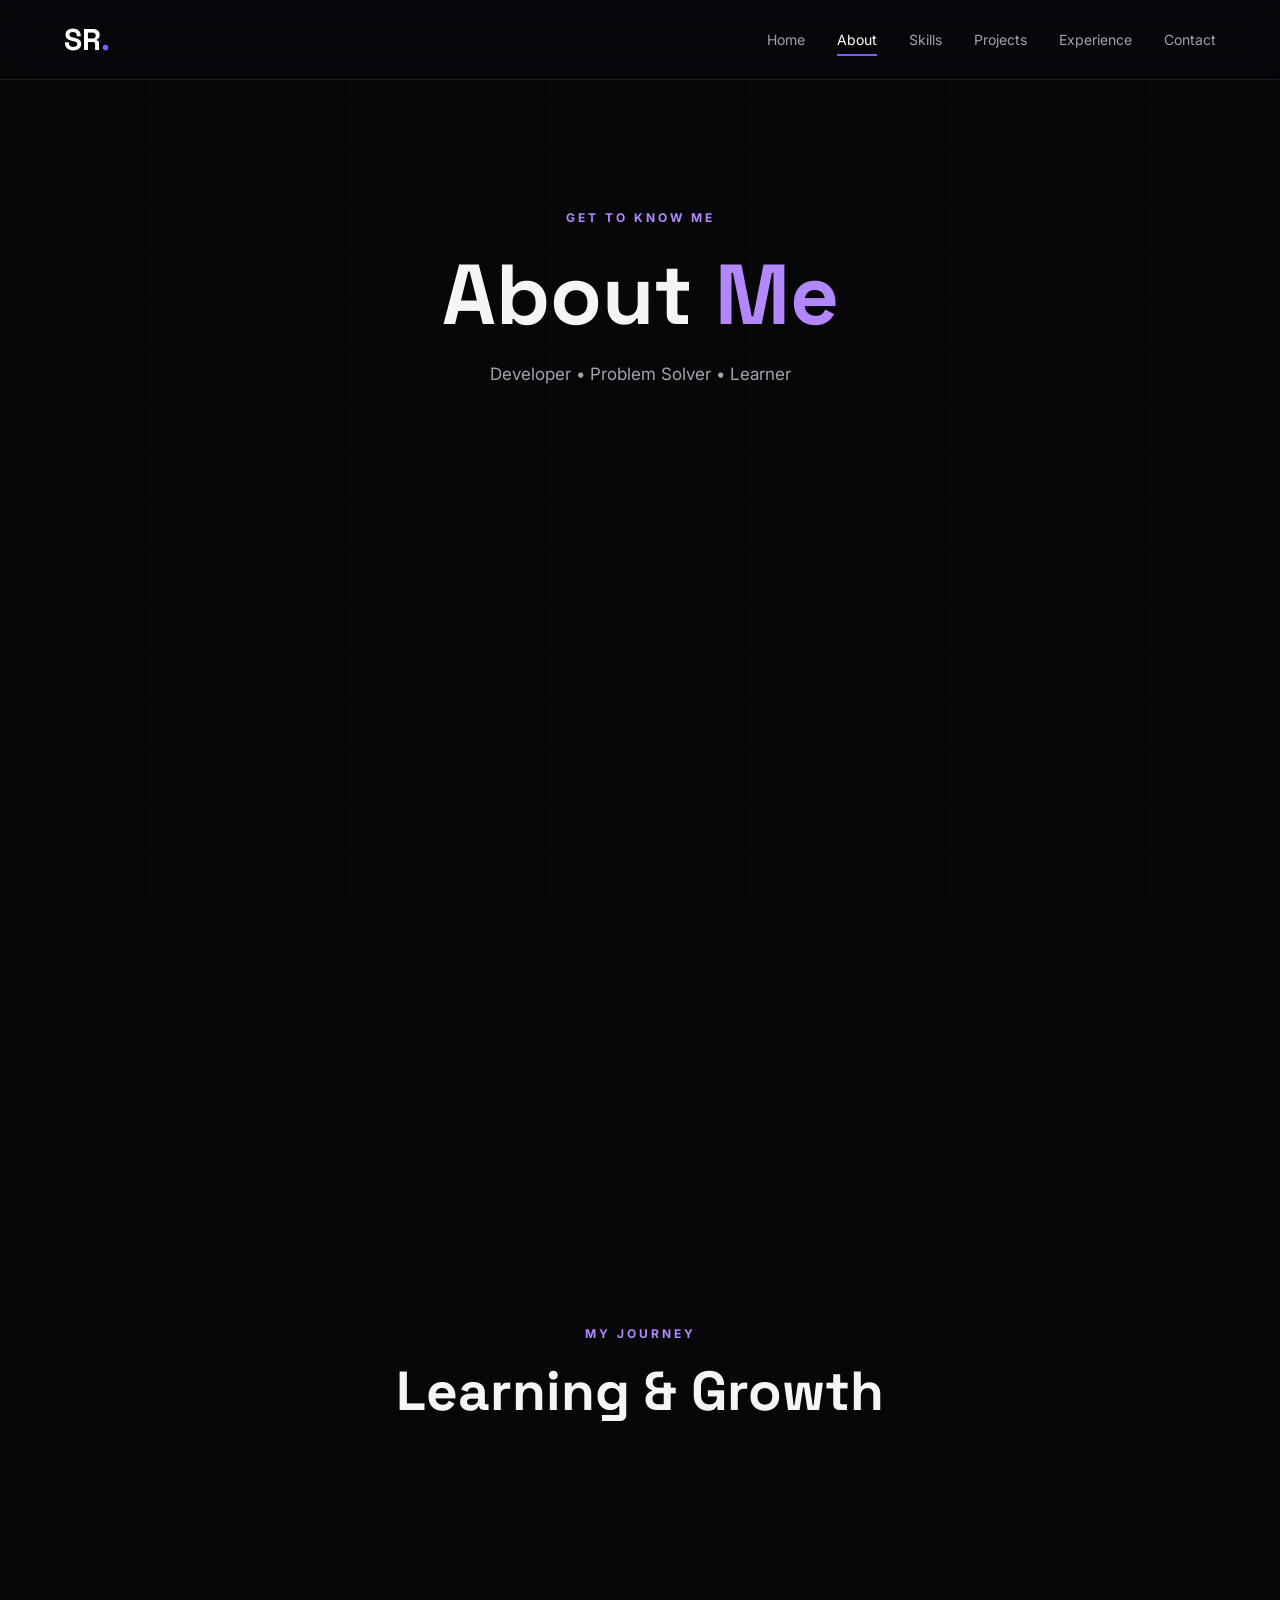
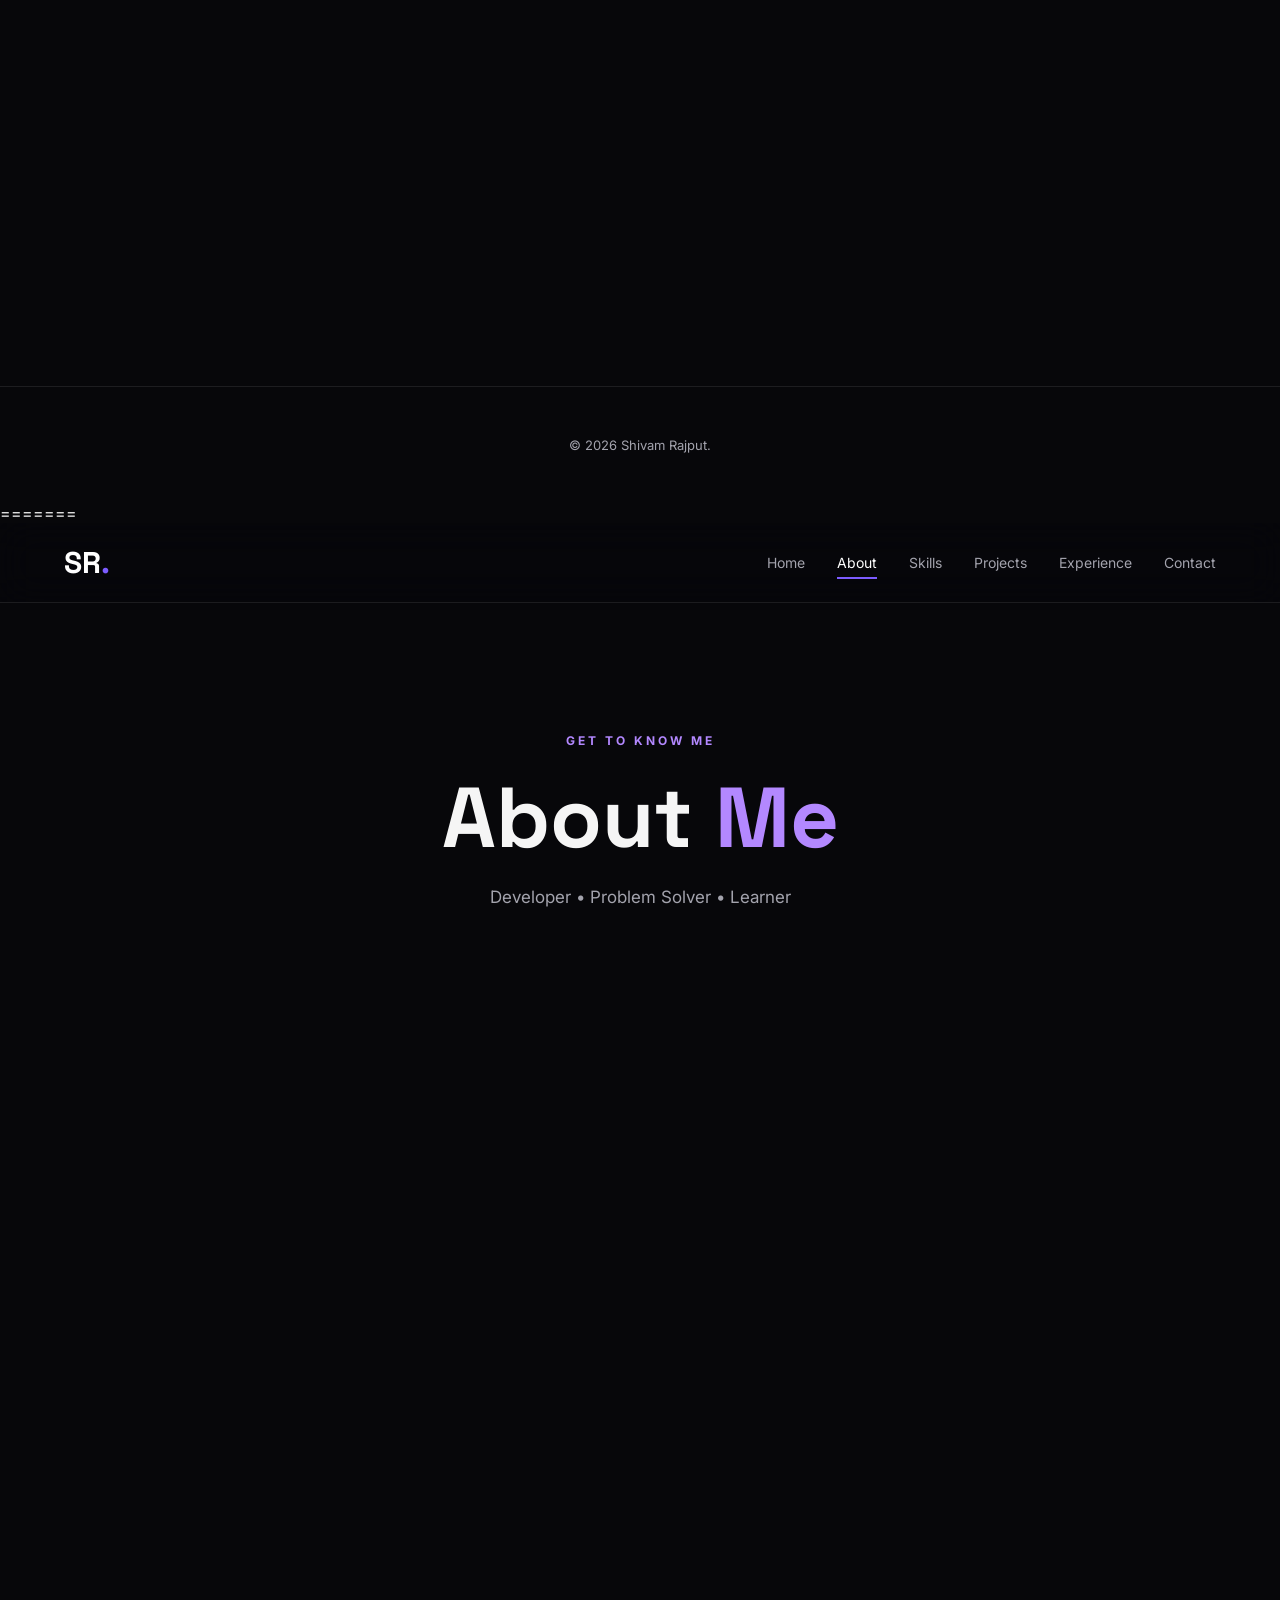
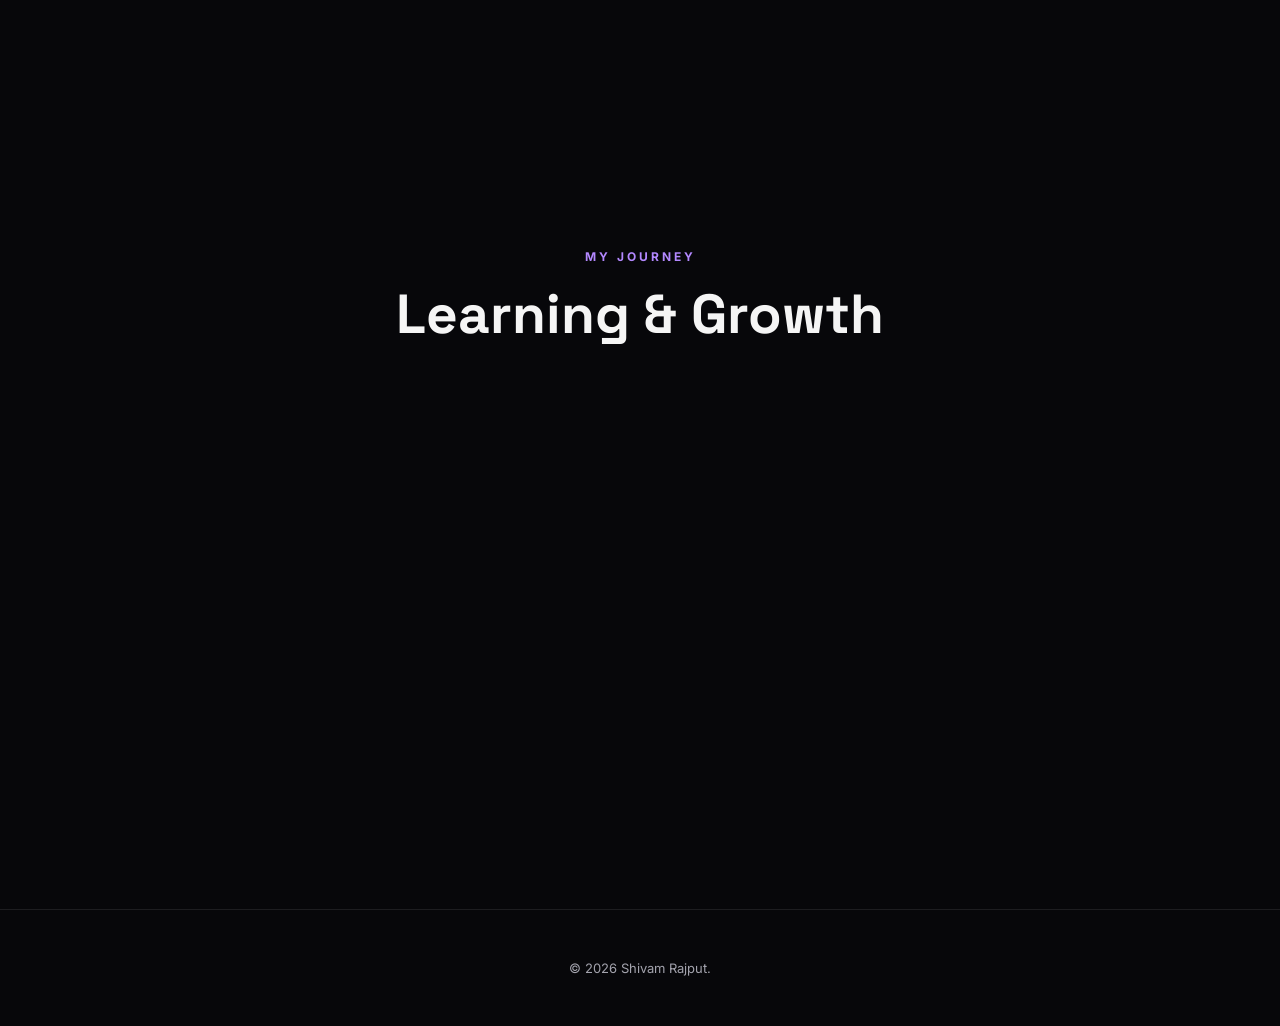
==== commit bfa4a8ab: "okk" ====
--- a/about.html
+++ b/about.html
@@ -1,4 +1,4 @@
-<<<<<<< HEAD
+
 <!DOCTYPE html>
 <html lang="en">
 <head>
@@ -338,5 +338,5 @@
 <script src="js/script.js"></script>
 
 </body>
->>>>>>> 03c29e6e680d062bc9a797f614b90af99ab7ad3a
+
 </html>
--- a/css/style.css
+++ b/css/style.css
@@ -1,4 +1,4 @@
-<<<<<<< HEAD
+
 @import url('https://fonts.googleapis.com/css2?family=Inter:wght@400;500;600;700;800&family=Space+Grotesk:wght@400;500;600;700&display=swap');
 
 
@@ -1701,7 +1701,7 @@
         grid-template-columns: 1fr 1fr;
     }
 
-=======
+
 @import url('https://fonts.googleapis.com/css2?family=Inter:wght@400;500;600;700;800&family=Space+Grotesk:wght@400;500;600;700&display=swap');
 
 
@@ -3404,5 +3404,5 @@
         grid-template-columns: 1fr 1fr;
     }
 
->>>>>>> 03c29e6e680d062bc9a797f614b90af99ab7ad3a
+}
 }
--- a/css/style.css
+++ b/css/style.css
@@ -1,4 +1,4 @@
-<<<<<<< HEAD
+
 @import url('https://fonts.googleapis.com/css2?family=Inter:wght@400;500;600;700;800&family=Space+Grotesk:wght@400;500;600;700&display=swap');
 
 
@@ -1701,7 +1701,7 @@
         grid-template-columns: 1fr 1fr;
     }
 
-=======
+
 @import url('https://fonts.googleapis.com/css2?family=Inter:wght@400;500;600;700;800&family=Space+Grotesk:wght@400;500;600;700&display=swap');
 
 
@@ -3404,5 +3404,5 @@
         grid-template-columns: 1fr 1fr;
     }
 
->>>>>>> 03c29e6e680d062bc9a797f614b90af99ab7ad3a
+}
 }
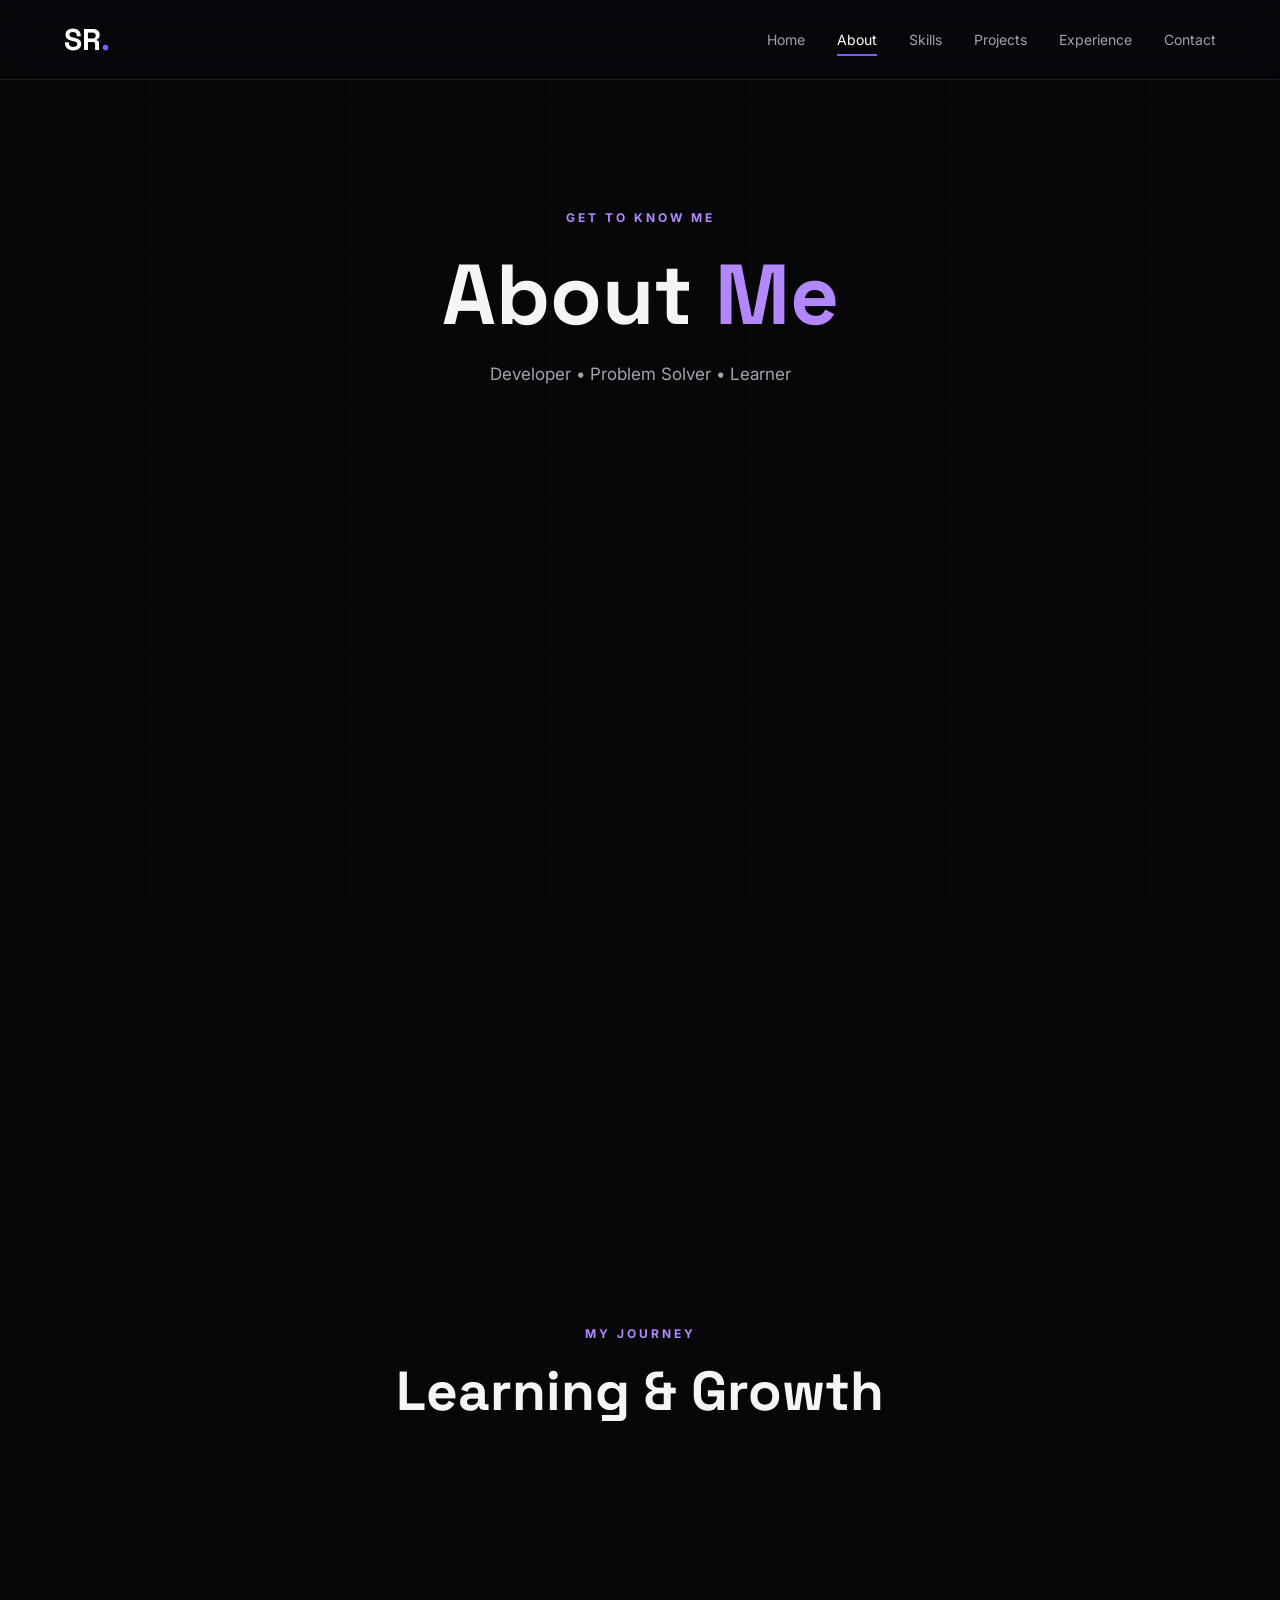
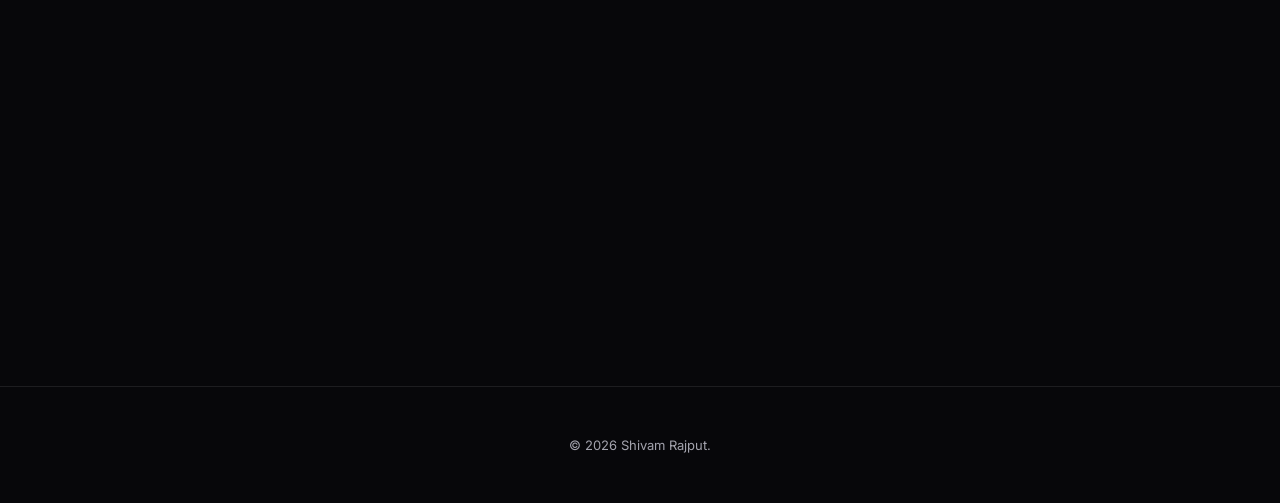
==== commit 24dac67b: "Update about.html" ====
--- a/about.html
+++ b/about.html
@@ -168,175 +168,6 @@
 <script src="js/script.js"></script>
 
 </body>
-=======
-<!DOCTYPE html>
-<html lang="en">
-<head>
-    <meta charset="UTF-8">
-    <meta name="viewport" content="width=device-width, initial-scale=1.0">
-    <title>About | Shivam Rajput</title>
-    <link rel="stylesheet" href="css/style.css">
-</head>
-
-<body>
-
-<header class="navbar">
-
-    <a href="index.html" class="logo">SR<span>.</span></a>
-
-    <button class="menu-btn" id="menuBtn">☰</button>
-
-    <nav id="navMenu">
-        <a href="index.html">Home</a>
-        <a href="about.html" class="active">About</a>
-        <a href="skills.html">Skills</a>
-        <a href="projects.html">Projects</a>
-        <a href="experience.html">Experience</a>
-        <a href="contact.html">Contact</a>
-    </nav>
-
-</header>
 
 
-<main>
-
-<section class="page-hero">
-
-    <p>GET TO KNOW ME</p>
-
-    <h1>About <span>Me</span></h1>
-
-    <p>
-        Developer • Problem Solver • Learner
-    </p>
-
-</section>
-
-
-<section class="about-section">
-
-    <div class="about-image reveal">
-
-        <div class="profile-placeholder">
-            <span>SR</span>
-        </div>
-
-    </div>
-
-
-    <div class="about-content reveal">
-
-        <p class="small-title">WHO AM I?</p>
-
-        <h2>
-            I'm a passionate
-            <span>Computer Science student</span>
-            & developer.
-        </h2>
-
-        <p>
-            I'm interested in building full-stack web applications
-            and solving real-world problems using technology.
-        </p>
-
-        <p>
-            My development journey includes frontend development,
-            backend development, databases, APIs and problem solving.
-        </p>
-
-        <p>
-            I enjoy learning new technologies and turning ideas into
-            functional digital products.
-        </p>
-
-        <div class="info-grid">
-
-            <div>
-                <strong>Name</strong>
-                <span>Shivam Rajput</span>
-            </div>
-
-            <div>
-                <strong>Education</strong>
-                <span>B.Tech CSE</span>
-            </div>
-
-            <div>
-                <strong>Role</strong>
-                <span>Full Stack Developer</span>
-            </div>
-
-            <div>
-                <strong>Location</strong>
-                <span>India</span>
-            </div>
-
-        </div>
-
-        <a href="contact.html" class="btn primary">
-            Contact Me →
-        </a>
-
-    </div>
-
-</section>
-
-
-<section class="timeline-section">
-
-    <div class="section-heading">
-        <p>MY JOURNEY</p>
-        <h2>Learning & Growth</h2>
-    </div>
-
-    <div class="timeline">
-
-        <div class="timeline-item reveal">
-            <span>01</span>
-            <div>
-                <h3>Started Programming</h3>
-                <p>
-                    Started exploring programming, web development
-                    and problem solving.
-                </p>
-            </div>
-        </div>
-
-        <div class="timeline-item reveal">
-            <span>02</span>
-            <div>
-                <h3>Full Stack Development</h3>
-                <p>
-                    Started building applications using Node.js,
-                    Express, MongoDB and modern frontend technologies.
-                </p>
-            </div>
-        </div>
-
-        <div class="timeline-item reveal">
-            <span>03</span>
-            <div>
-                <h3>Real World Projects</h3>
-                <p>
-                    Built multiple projects involving authentication,
-                    databases, APIs and responsive UI.
-                </p>
-            </div>
-        </div>
-
-    </div>
-
-</section>
-
-</main>
-
-
-<footer>
-    <p>© 2026 Shivam Rajput.</p>
-</footer>
-
-<script src="js/script.js"></script>
-
-</body>
-
-</html>+</html>
